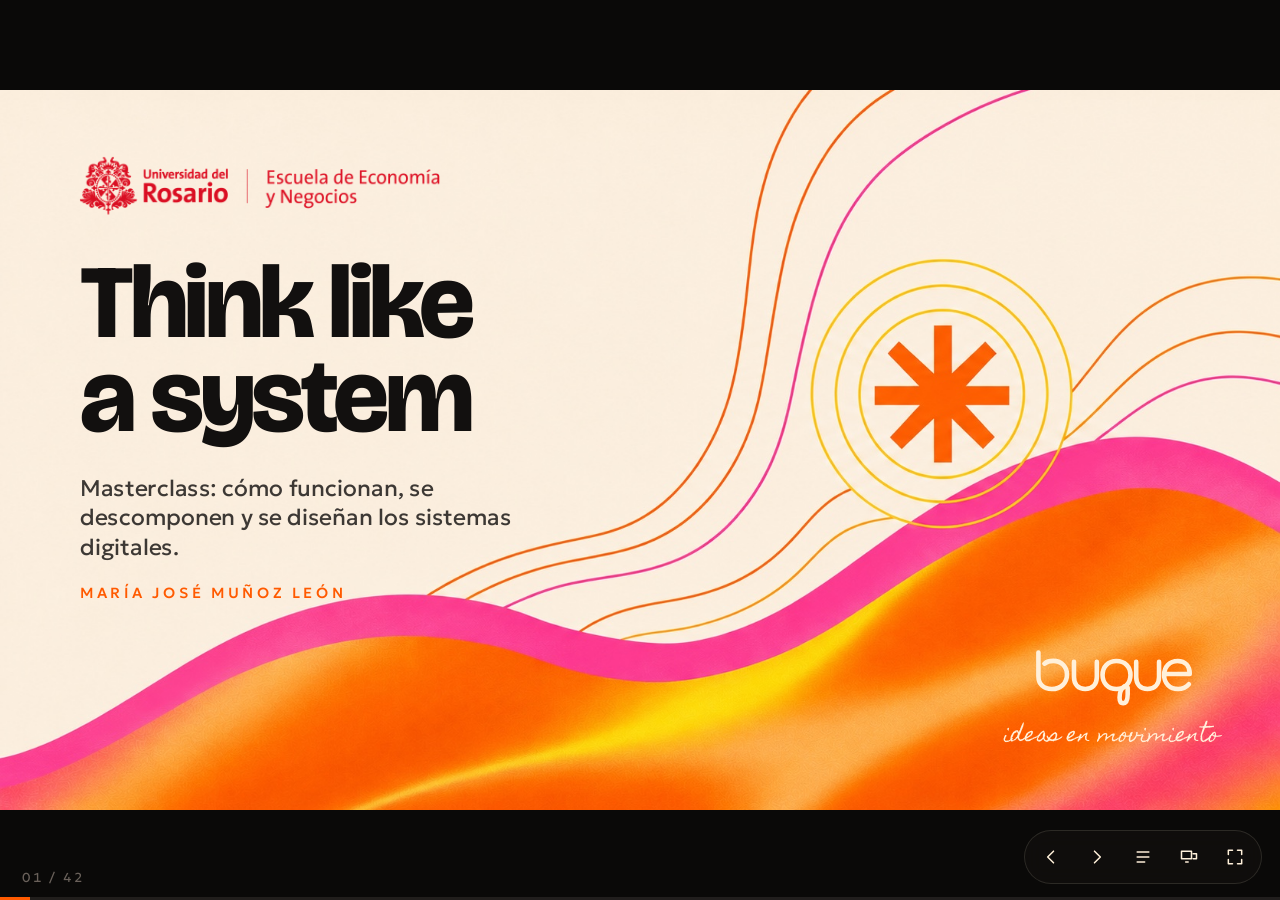
==== think-like-a-system/index.html @ eee1122b "Masterclass Think Like a System en /charlamajo2rosario Presentación de 2 horas con el mismo sistema " ====
<!doctype html>
<html lang="es">
<head>
<meta charset="utf-8">
<meta name="viewport" content="width=device-width, initial-scale=1">
<title>Think Like a System</title>
<meta name="description" content="Masterclass de María José Muñoz León: cómo funcionan, se descomponen y se diseñan los sistemas digitales.">
<meta name="theme-color" content="#12100F">
<link rel="icon" href="data:image/svg+xml,<svg xmlns='http://www.w3.org/2000/svg' viewBox='0 0 100 100'><circle cx='50' cy='50' r='44' fill='%23FF5A00'/></svg>">
<link rel="stylesheet" href="deck.css">
</head>
<body>

<div id="stage" aria-live="polite">

<!-- ======================================================
     PORTADA
     ====================================================== -->
<section class="slide light tpl-wave" id="cover" data-title="Portada">
  <img class="wave-bg fade" src="img/portada-ondas.jpg" alt="" style="--d:0">
  <img class="logo-ur rv" style="--d:.2" src="img/logo-urosario.png" alt="Universidad del Rosario — Escuela de Economía y Negocios">
  <div class="cover-title">
    <h1 class="cover-h rv" style="--d:.5">Think like<br>a system</h1>
    <p class="cover-lede rv" style="--d:1">Masterclass: cómo funcionan, se descomponen y se diseñan los sistemas digitales.</p>
    <p class="cover-name rv" style="--d:1.4">María José Muñoz León</p>
  </div>
  <div class="wave-brand rv" style="--d:1.8"><img src="img/buque-crema.svg" alt="buque"><span>ideas en movimiento</span></div>
  <aside class="notes" data-time="0:00">
    <p><b>Antes de empezar.</b> Esta portada queda en pantalla mientras entra la gente. El reloj de la masterclass arranca con el primer clic en el modo presentadora (P).</p>
    <p><b>Mapa de las 2 horas.</b> Parte 1, charla conceptual: 70 min en seis capítulos. Parte 2, Systems Lab: 40 min en cinco etapas con temporizador. Parte 3, presentaciones y cierre: 10 min.</p>
    <p><b>Caso conductor.</b> Toda la charla usa el mismo sistema: gestión de capacitaciones y certificaciones. Laura Gómez (estudiante 101) cursa Analítica de datos (curso 7, 40 horas). Lleva 38 horas verificadas. Su inscripción es la 5501. Cuando complete los requisitos recibirá el certificado CERT-7Q4M-2K9X.</p>
    <p><b>Regla de la sesión:</b> aquí no se programa. Vamos a aprender a pensar como quien diseña sistemas; el código vendrá después, y la IA puede ayudar a escribirlo.</p>
  </aside>
</section>

<!-- ======================================================
     CAPÍTULO 1
     ====================================================== -->
<section class="slide dark tpl-band band-or" id="ch1" data-title="Capítulo 1: What is a system?">
  <div class="band fade" style="--d:0"><span class="band-word rv" style="--d:.2">System</span></div>
  <div class="band-body">
    <p class="lbl rv" style="--d:.6">Capítulo 01 · 10 min</p>
    <p class="band-line rv" style="--d:.9">What is a system?</p>
    <p class="band-sub rv" style="--d:1.2">Aprender a ver lo que hay detrás de la pantalla.</p>
    <i class="band-rule" style="--d:1.4"></i>
  </div>
  <aside class="notes" data-time="0:00">
    <p>Puerta del capítulo 1. Sin explicación: clic y entra la primera pregunta. El tiempo del capítulo (10 min) está repartido en sus cuatro diapositivas.</p>
  </aside>
</section>

<!-- ======================================================
     01 — THINK LIKE A SYSTEM
     ====================================================== -->
<section class="slide dark" id="d01" data-title="01 · Think like a system">
  <svg class="scene" data-scene="button" viewBox="0 0 1920 1080" aria-hidden="true"></svg>
  <div class="sl">
    <p class="k lbl rv"><b>01</b> Capítulo 1 · What is a system?</p>
    <h2 class="t rv" style="--d:.15">Think like a <em>system</em></h2>
    <div class="bd" style="grid-template-columns:760px 1fr">
      <div class="col">
        <p class="ph-sm rv" style="--d:.4">¿Qué pasa realmente después de que presionas un botón en una aplicación?</p>
        <ul class="ul" data-step="2">
          <li class="rv">La tecnología <b>no funciona como piezas aisladas</b>.</li>
          <li class="rv" style="--d:.15">Detrás de cada producto hay <b>componentes, reglas, procesos e información</b>.</li>
          <li class="rv" style="--d:.3"><b>Usar</b> tecnología y <b>entender cómo funciona</b> son habilidades distintas.</li>
          <li class="rv" style="--d:.45">Construir exige <b>descomponer problemas</b> y <b>conectar soluciones</b>.</li>
        </ul>
      </div>
    </div>
    <p class="ph rv mt" data-step="3" style="font-size:50px">What you see is the <em>interface</em>.<br>What makes it work is the <em>system</em>.</p>
  </div>
  <aside class="notes" data-time="2:30">
    <p><b>Duración:</b> 2 min 30 s · Capítulo 1 (10 min).</p>
    <p><b>Explicación pedagógica.</b> Partimos de algo que todos han hecho mil veces: tocar un botón. La meta es que la gente pase de ver una pantalla a sospechar que detrás hay una cadena de piezas trabajando juntas. Todavía no necesitamos nombres técnicos: solo la intuición de que hay un sistema.</p>
    <p><b>Qué decir.</b> “Levanten la mano si hoy ya tocaron un botón en una app. Ahora, ¿quién podría explicar qué pasó después de tocarlo?” Deja que respondan; casi siempre dicen “se abrió la pantalla” o “se envió”.</p>
    <p><b>[Clic]</b> — aparece la cadena. “Ese botón no hace el trabajo. Solo inicia una cadena: la interfaz le avisa al frontend, el frontend le habla a una API, la API llega al backend, el backend consulta los datos y la respuesta hace el camino de vuelta. Todo en menos de un segundo.”</p>
    <p><b>[Clic]</b> — las cuatro ideas. Detente en la tercera: “Usar tecnología y entender cómo funciona son habilidades distintas. Casi todos somos expertos usuarios. Hoy vamos a entrenar la otra.”</p>
    <p><b>Analogía.</b> Un restaurante: tú ves la carta y el mesero (la interfaz). Detrás están la cocina, la despensa, las recetas y la caja. El mesero no cocina: lleva pedidos y trae resultados.</p>
    <p><b>[Clic]</b> — lee la frase en voz alta y deja que se quede en pantalla.</p>
    <p><b>Pregunta al público.</b> “Piensa en la última app que usaste para pagar algo. ¿Cuántas piezas crees que participaron en ese pago?”</p>
    <p><b>Conexión.</b> Abre la charla con la pregunta que vamos a responder durante 70 minutos. En la diapositiva 14 volveremos a este mismo botón, paso por paso, con todo el vocabulario que habremos aprendido.</p>
  </aside>
</section>

<!-- ======================================================
     02 — ¿QUÉ ES UN SISTEMA?
     ====================================================== -->
<section class="slide light" id="d02" data-title="02 · ¿Qué es un sistema?">
  <div class="sl">
    <p class="k lbl rv"><b>02</b> Capítulo 1 · What is a system?</p>
    <h2 class="t rv" style="--d:.15">¿Qué es un sistema?</h2>
    <p class="lede rv" style="--d:.3">Un conjunto de <b>componentes que interactúan</b> entre sí, <b>dentro de ciertos límites</b>, siguiendo <b>reglas y relaciones</b> para cumplir un <b>propósito</b>.</p>
    <div class="bd" style="margin-top:40px">
      <div class="sysframe rv" style="--d:.45">
        <p class="sysframe-lbl">Límite del sistema · Certificaciones</p>
        <div class="flow">
          <div class="node rv" data-step="1"><span class="n">INPUT</span>Entradas<small>Información, recursos o señales que recibe.</small><p class="cs">Estudiante, curso y registros de asistencia.</p></div>
          <i class="ar rv" data-step="2"></i>
          <div class="node or rv" data-step="2"><span class="n">PROCESS</span>Proceso<small>Operaciones y transformaciones que realiza.</small><p class="cs">Validar asistencia y calcular horas completadas.</p></div>
          <i class="ar rv" data-step="3"></i>
          <div class="node rv" data-step="3"><span class="n">OUTPUT</span>Salidas<small>Resultados que produce.</small><p class="cs">Resultado de elegibilidad y, si corresponde, el certificado.</p></div>
        </div>
        <div class="c3 grid3">
          <div class="term" data-step="4"><p class="dt rv">Rules <small>Reglas</small></p><p class="dd rv">Condiciones y restricciones que determinan el comportamiento.</p><p class="cs rv">Mínimo 40 horas verificadas, validaciones completas y curso cerrado.</p></div>
          <div class="term" data-step="5"><p class="dt rv">State <small>Estado</small></p><p class="dd rv">La situación del sistema en un momento dado.</p><p class="cs rv">Inscrito · en progreso · elegible · certificado.</p></div>
          <div class="term" data-step="6"><p class="dt rv">Feedback <small>Retroalimentación</small></p><p class="dd rv">Información para evaluar o ajustar su funcionamiento.</p><p class="cs rv">Indicadores de progreso, errores y registros de auditoría.</p></div>
        </div>
      </div>
      <p class="sm rv" data-step="7">Todo sistema tiene <b>límites</b> (qué queda dentro y qué fuera), <b>dependencias</b> (lo que necesita de otros) y un <b>objetivo</b> (para qué existe).</p>
    </div>
  </div>
  <aside class="notes" data-time="3:00">
    <p><b>Duración:</b> 3 min · Capítulo 1.</p>
    <p><b>Explicación pedagógica.</b> Damos una definición formal y la volvemos tangible con seis piezas. Las tres primeras (entrada, proceso, salida) son el esqueleto de cualquier sistema. Las tres siguientes (reglas, estado, retroalimentación) son las que lo hacen inteligente y controlable. Cada pieza se aterriza de inmediato en el caso de certificaciones, para que el caso se vuelva familiar desde el minuto cinco.</p>
    <p><b>Qué decir.</b> Lee la definición despacio y subraya cuatro palabras: componentes, interactúan, límites, propósito. “Si falta alguna, no hay sistema: hay un montón de cosas sueltas.”</p>
    <p><b>[Clic × 3]</b> — entrada, proceso, salida. “Lo que entra son los datos de Laura, su curso y su asistencia. El proceso valida y suma horas. Lo que sale es una respuesta: ¿es elegible o no? Y si lo es, un certificado.”</p>
    <p><b>[Clic] Reglas.</b> “Sin reglas, el proceso no sabe qué decidir. Aquí la regla es: 40 horas verificadas, validaciones completas y curso cerrado.”</p>
    <p><b>[Clic] Estado.</b> “El estado es la foto del momento. Hoy Laura está en progreso. Mañana puede estar elegible.”</p>
    <p><b>[Clic] Retroalimentación.</b> “Es como el sistema se mira a sí mismo: cuánto progreso hay, qué falló, quién hizo qué.”</p>
    <p><b>[Clic]</b> — límites, dependencias y objetivo. “El sistema de certificaciones no cobra matrículas ni dicta clases: eso queda fuera de su límite. Sí depende de que alguien registre la asistencia.”</p>
    <p><b>Analogía.</b> Una lavadora: entra ropa sucia, agua y jabón; el proceso es lavar; sale ropa limpia. Las reglas son el programa elegido. El estado es “lavando” o “centrifugando”. La luz que avisa que terminó es retroalimentación.</p>
    <p><b>Pregunta al público.</b> “¿Qué quedaría fuera del límite de este sistema?” (Respuestas útiles: pagos, contenido de las clases, nómina de profesores.)</p>
    <p><b>Conexión.</b> Viene de la intuición del botón y le pone nombre a lo que hay detrás. Los estados y las reglas reaparecen en los capítulos 2 y 5. La retroalimentación vuelve en el flujo de errores (diapositiva 22).</p>
  </aside>
</section>

<!-- ======================================================
     03 — SISTEMA VS. PROCESO VS. SOFTWARE VS. PRODUCTO
     ====================================================== -->
<section class="slide dark" id="d03" data-title="03 · Sistema, proceso, software y producto">
  <div class="sl">
    <p class="k lbl rv"><b>03</b> Capítulo 1 · What is a system?</p>
    <h2 class="t rv" style="--d:.15">Sistema, proceso, software y producto <em>no son lo mismo</em></h2>
    <div class="bd c46">
      <dl class="terms">
        <div class="term" data-step="1"><dt class="rv">Sistema</dt><dd class="rv">Conjunto organizado de elementos e interacciones. Puede incluir personas, procesos y tecnología.</dd></div>
        <div class="term" data-step="2"><dt class="rv">Proceso</dt><dd class="rv">Secuencia de actividades que transforma entradas en resultados.</dd></div>
        <div class="term" data-step="3"><dt class="rv">Software</dt><dd class="rv">Instrucciones y programas que una computadora puede ejecutar.</dd></div>
        <div class="term" data-step="4"><dt class="rv">Producto digital</dt><dd class="rv">Solución tecnológica que entrega valor a usuarios y puede integrar varios sistemas.</dd></div>
      </dl>
      <div class="nest nest-sys" data-step="1">
        <p class="nest-lbl rv">Sistema académico de una universidad</p>
        <div class="nest-chips rv" style="--d:.15"><span class="chip">Profesores</span><span class="chip">Estudiantes</span><span class="chip">Evaluaciones</span><span class="chip">Certificaciones</span></div>
        <div class="nest nest-prod" data-step="4">
          <p class="nest-lbl rv">Producto digital · plataforma web</p>
          <div class="nest nest-soft" data-step="3">
            <p class="nest-lbl rv">Software</p>
            <p class="sm rv" style="--d:.1">Módulos de inscripción, seguimiento y emisión de certificados.</p>
          </div>
        </div>
        <div class="nest-proc" data-step="2">
          <p class="nest-lbl rv">Proceso de inscripción</p>
          <div class="flow rv" style="--d:.15"><span class="pill">Solicitud</span><i class="ar or"></i><span class="pill">Revisión</span><i class="ar or"></i><span class="pill">Matrícula</span><i class="ar or"></i><span class="pill or">Inscrito</span></div>
        </div>
      </div>
    </div>
    <p class="sm rv mt" data-step="5" style="font-size:24px">Una aplicación puede implementar <b>solo una parte</b> del sistema. La plataforma web no es el sistema académico: es una de sus piezas.</p>
  </div>
  <aside class="notes" data-time="2:00">
    <p><b>Duración:</b> 2 min · Capítulo 1.</p>
    <p><b>Explicación pedagógica.</b> Muchas personas usan “sistema”, “app”, “software” y “plataforma” como sinónimos, y eso confunde a la hora de diseñar. Aquí los separamos con una imagen de cajas anidadas: el sistema es lo más grande e incluye personas; el producto digital es una parte; el software es lo que corre dentro del producto. El proceso es diferente: no es una caja, es un recorrido que atraviesa varias de ellas.</p>
    <p><b>[Clic] Sistema.</b> “Una universidad tiene un sistema académico: profesores, estudiantes, evaluaciones, reglas de grado. Funcionaba antes de que existiera internet.”</p>
    <p><b>[Clic] Proceso.</b> “La inscripción es un proceso: solicitud, revisión, matrícula. Una parte puede ocurrir en papel, otra en una oficina y otra en la web.”</p>
    <p><b>[Clic] Software.</b> “El software son las instrucciones que ejecuta la computadora: el módulo que guarda la inscripción o calcula horas.”</p>
    <p><b>[Clic] Producto.</b> “La plataforma web es el producto: lo que el estudiante usa y valora. Integra software y se conecta con otros sistemas, como pagos o correo.”</p>
    <p><b>[Clic]</b> — “Por eso, cuando alguien dice ‘hagamos una app’, la pregunta de un builder es: ¿qué parte del sistema va a resolver esa app, y qué parte sigue siendo personas y procesos?”</p>
    <p><b>Analogía.</b> Un hospital es un sistema. La cita médica es un proceso. La app para pedir citas es un producto. El código que asigna horarios es software.</p>
    <p><b>Pregunta al público.</b> “En tu trabajo, ¿qué proceso pasa hoy por correo, Excel y personas, sin un producto que lo soporte?”</p>
    <p><b>Conexión.</b> Prepara la diapositiva 04: vamos a mirar un producto desde fuera (caja negra) y desde dentro (caja blanca).</p>
  </aside>
</section>

<!-- ======================================================
     04 — BLACK BOX VS. WHITE BOX
     ====================================================== -->
<section class="slide light" id="d04" data-title="04 · Black box vs. white box">
  <svg class="scene" data-scene="boxes" viewBox="0 0 1920 1080" aria-hidden="true"></svg>
  <div class="sl">
    <p class="k lbl rv"><b>04</b> Capítulo 1 · What is a system?</p>
    <h2 class="t rv" style="--d:.15">Black box <em>vs.</em> white box</h2>
  </div>
  <div class="bx-cap bx-cap-l rv" style="--d:.8">
    <p class="lbl">Black box thinking · el usuario</p>
    <p class="tx">Sé <b>qué entra</b> (envío dinero) y <b>qué sale</b> (recibo una confirmación). No necesito saber qué pasa adentro.</p>
  </div>
  <div class="bx-cap bx-cap-r rv" data-step="1" style="--d:.4">
    <p class="lbl or">White box thinking · el arquitecto</p>
    <p class="tx">Estudio <b>componentes internos, reglas, datos e interacciones</b>.</p>
  </div>
  <ol class="ol bx-leg" data-step="1">
    <li class="rv" style="--d:.5"><b>Autenticación</b>: ¿eres tú?</li>
    <li class="rv" style="--d:.62"><b>Autorización</b>: ¿puedes hacerlo?</li>
    <li class="rv" style="--d:.74"><b>Validaciones</b>: monto, destino</li>
    <li class="rv" style="--d:.86"><b>Saldo</b>: ¿alcanza?</li>
    <li class="rv" style="--d:.98"><b>Ejecución</b> de la transacción</li>
    <li class="rv" style="--d:1.1"><b>Registro</b> de lo ocurrido</li>
    <li class="rv" style="--d:1.22"><b>Manejo de errores</b></li>
  </ol>
  <p class="bx-foot ph-sm rv" data-step="2">Un builder aprende a <em>abrir conceptualmente</em> la caja negra.</p>
  <aside class="notes" data-time="2:30">
    <p><b>Duración:</b> 2 min 30 s · Capítulo 1 (cierra el capítulo en 10 min).</p>
    <p><b>Explicación pedagógica.</b> Presentamos dos maneras de mirar el mismo sistema. La caja negra es la mirada natural del usuario, y es válida: nadie necesita entender un motor para manejar. La caja blanca es la mirada de quien construye. El ejemplo bancario funciona porque todos han hecho una transferencia y todos intuyen que ahí hay riesgo.</p>
    <p><b>Qué decir.</b> “Como usuaria, mi experiencia es simple: escribo un monto, toco enviar y aparece ‘transferencia exitosa’. Eso es una caja negra: veo la entrada y la salida.”</p>
    <p><b>[Clic]</b> — se abre la caja blanca. Recorre los siete módulos: “Primero el sistema comprueba que soy yo: autenticación. Luego, si tengo permiso para esa operación: autorización. Valida que el monto y la cuenta destino tengan sentido. Revisa el saldo. Ejecuta la transacción, y ese es el corazón, por eso está en naranja. Registra lo que pasó. Y si algo falla en cualquier punto, maneja el error sin dejar el dinero a medio camino.”</p>
    <p><b>[Clic]</b> — la frase. “Abrir la caja no significa saber programar cada pieza. Significa poder nombrarlas, entender su orden y preguntar qué pasa si una falla.”</p>
    <p><b>Analogía.</b> Un cajero automático: el usuario ve tarjeta, clave y billetes. El técnico ve lector, verificación con el banco, dispensador, registro y alarma.</p>
    <p><b>Pregunta al público.</b> “¿Qué pasaría si el sistema descontara el dinero de tu cuenta pero fallara antes de acreditarlo en la otra?” Así anticipas consistencia (diapositiva 17) y errores (22).</p>
    <p><b>Conexión.</b> Cierra el capítulo 1: ya sabemos qué es un sistema y cómo mirarlo por dentro. El capítulo 2 baja un nivel: cómo “piensa” la computadora que ejecuta cada una de esas piezas.</p>
  </aside>
</section>

<!-- ======================================================
     CAPÍTULO 2
     ====================================================== -->
<section class="slide dark tpl-band band-pk" id="ch2" data-title="Capítulo 2: Think like a computer">
  <div class="band fade" style="--d:0"><span class="band-word rv" style="--d:.2">Logic</span></div>
  <div class="band-body">
    <p class="lbl rv" style="--d:.6">Capítulo 02 · 15 min</p>
    <p class="band-line rv" style="--d:.9">Think like a computer</p>
    <p class="band-sub rv" style="--d:1.2">Instrucciones, datos, decisiones y estados, sin escribir una línea de código.</p>
    <i class="band-rule" style="--d:1.4"></i>
  </div>
  <aside class="notes" data-time="0:00">
    <p>Puerta del capítulo 2. Aclara en una frase: “Vamos a hablar de cómo razona una computadora, pero no vamos a escribir código. Vamos a aprender la lógica que hay debajo del código.”</p>
  </aside>
</section>

<!-- ======================================================
     05 — LAS COMPUTADORAS EJECUTAN INSTRUCCIONES
     ====================================================== -->
<section class="slide dark" id="d05" data-title="05 · Las computadoras ejecutan instrucciones">
  <div class="sl">
    <p class="k lbl rv"><b>05</b> Capítulo 2 · Think like a computer</p>
    <h2 class="t rv" style="--d:.15">Las computadoras no entienden intenciones. <em>Ejecutan instrucciones.</em></h2>
    <div class="bd c46" style="margin-top:40px">
      <dl class="terms">
        <div class="term"><dt class="rv" style="--d:.3">Algoritmo</dt><dd class="rv" style="--d:.35">Conjunto finito de pasos precisos que resuelve un problema.</dd></div>
        <div class="term"><dt class="rv" style="--d:.4">Secuencia lógica</dt><dd class="rv" style="--d:.45">Los pasos se ejecutan uno tras otro, en el <b>orden</b> escrito. Cambiar el orden cambia el resultado.</dd></div>
        <div class="term"><dt class="rv" style="--d:.5">Procedimiento</dt><dd class="rv" style="--d:.55">Un grupo de pasos con nombre que se puede reutilizar: “preparar sándwich”.</dd></div>
        <div class="term"><dt class="rv" style="--d:.6">Ambigua vs. ejecutable</dt><dd class="rv" style="--d:.65">“Prepara un sándwich” supone que el otro sabe. Una instrucción ejecutable no deja nada a la interpretación.</dd></div>
      </dl>
      <div class="col">
        <p class="ph-sm rv" style="--d:.5"><s class="amb">“Prepara un sándwich.”</s></p>
        <ol class="ol" data-step="1" data-at="2">
          <li class="rv"><b>Saca</b> dos tajadas de pan de la bolsa.</li>
          <li class="rv" style="--d:.08">Ponlas sobre el plato.</li>
          <li class="rv sw-miss" style="--d:.16"><b>Abre</b> el frasco de mantequilla.</li>
          <li class="rv" style="--d:.24">Con el cuchillo, <b>unta</b> mantequilla en una cara de una tajada.</li>
          <li class="rv" style="--d:.32">Pon una tajada de queso sobre la mantequilla.</li>
          <li class="rv sw-order" style="--d:.4"><b>Cubre</b> con la otra tajada.</li>
          <li class="rv" style="--d:.48">Cierra el frasco y entrega el plato.</li>
        </ol>
        <div class="note rv" data-step="2"><p>Si <b>falta el paso 03</b>, el 04 no se puede ejecutar. Si el <b>06 va antes del 04</b>, untas mantequilla sobre un sándwich ya cerrado. La computadora no corrige: <b>obedece</b>.</p></div>
      </div>
    </div>
    <div class="note bl rv mt" data-step="3"><p>Con la IA pasa lo mismo: <b>“créame una app”</b> es “prepara un sándwich”. Cuanto más precisas sean tus instrucciones, más útil será lo que construya.</p></div>
  </div>
  <aside class="notes" data-time="3:00">
    <p><b>Duración:</b> 3 min · Capítulo 2 (15 min).</p>
    <p><b>Explicación pedagógica.</b> La idea más importante del capítulo: una computadora no adivina. Ejecuta exactamente lo que le dicen, en el orden en que se lo dicen. Un algoritmo es una receta sin ambigüedad. El ejercicio del sándwich es clásico porque todos “saben” hacer uno, pero nadie ha tenido que explicarlo paso a paso a alguien que lo toma todo al pie de la letra.</p>
    <p><b>Qué decir.</b> “Imaginen que tienen un asistente que hace exactamente lo que dicen, ni más ni menos. Le digo ‘prepara un sándwich’. ¿Qué hace?” Respuesta: nada, o algo raro, porque no sabe qué es preparar, qué pan ni qué relleno.</p>
    <p><b>[Clic]</b> — los siete pasos. Léelos con voz de robot. “Ahora sí es ejecutable: cada paso es una acción concreta sobre un objeto concreto.”</p>
    <p><b>[Clic]</b> — los dos errores. “Si olvido abrir el frasco, el paso de untar falla. Si cambio el orden, el resultado es absurdo. Eso es exactamente lo que es un ‘bug’: una instrucción que falta o que está en el lugar equivocado.”</p>
    <p><b>Opcional, si hay energía:</b> pide un voluntario que siga tus instrucciones literalmente con un objeto imaginario. Funciona muy bien para romper el hielo.</p>
    <p><b>[Clic]</b> — la nota azul. “Fíjense en el color: azul es IA. Cuando le pedimos algo a una herramienta de IA, nosotros somos quien da las instrucciones. Si pedimos ‘una app de certificados’, la IA va a rellenar lo que no dijimos con suposiciones.”</p>
    <p><b>Pregunta al público.</b> “¿Qué instrucción das en tu trabajo que te parece clara, pero que siempre termina mal ejecutada?”</p>
    <p><b>Conexión.</b> Viene de la caja blanca: cada módulo del banco ejecuta pasos así. A continuación veremos con qué trabajan esos pasos: los datos y sus tipos.</p>
  </aside>
</section>

<!-- ======================================================
     06 — VARIABLES Y TIPOS DE DATOS
     ====================================================== -->
<section class="slide light" id="d06" data-title="06 · Variables y tipos de datos">
  <div class="sl">
    <p class="k lbl rv"><b>06</b> Capítulo 2 · Think like a computer</p>
    <h2 class="t rv" style="--d:.15">Variables y tipos de datos</h2>
    <p class="lede rv" style="--d:.3">Una <b>variable</b> es un espacio con nombre que guarda un <b>valor</b>. El <b>tipo de dato</b> dice qué clase de valor es y qué operaciones admite.</p>
    <div class="bd c64" style="margin-top:36px">
      <div class="fich rv" style="--d:.45">
        <header>Lo que el sistema sabe de Laura <span>Caso · certificaciones</span></header>
        <div class="fr"><span class="a">Nombre del estudiante</span><span class="v">Laura Gómez</span><span class="ty">Texto</span></div>
        <div class="fr hot"><span class="a">Horas completadas</span><span class="v">38</span><span class="ty">Número</span></div>
        <div class="fr hot"><span class="a">Horas requeridas</span><span class="v">40</span><span class="ty">Número</span></div>
        <div class="fr"><span class="a">Asistencia verificada</span><span class="v">Sí</span><span class="ty">Booleano</span></div>
        <div class="fr"><span class="a">Curso cerrado</span><span class="v">No</span><span class="ty">Booleano</span></div>
        <div class="fr"><span class="a">Cursos inscritos</span><span class="v">Analítica de datos · Excel avanzado</span><span class="ty">Lista</span></div>
        <div class="fr"><span class="a">Estudiante</span><span class="v">Ficha: id 101, nombre, correo</span><span class="ty">Objeto</span></div>
      </div>
      <div class="col">
        <dl class="terms" data-step="1">
          <div class="term"><dt class="rv">Texto · Número</dt><dd class="rv">Palabras para mostrar; cantidades con las que se puede calcular.</dd></div>
          <div class="term"><dt class="rv" style="--d:.1">Booleano</dt><dd class="rv" style="--d:.1">Solo dos valores: sí o no, verdadero o falso.</dd></div>
          <div class="term"><dt class="rv" style="--d:.2">Lista · Objeto</dt><dd class="rv" style="--d:.2">Una colección ordenada de valores; una ficha con varios atributos que describen una cosa.</dd></div>
        </dl>
        <div class="rule-top" data-step="2">
          <p class="lbl rv">Datos vs. operaciones sobre datos</p>
          <p class="tx rv" style="--d:.1"><b>Dato:</b> 38 horas. <b>Operación:</b> comparar 38 con 40 → no alcanza. Calcular 40 − 38 → faltan <b class="or">2 horas</b>.</p>
        </div>
      </div>
    </div>
  </div>
  <aside class="notes" data-time="3:00">
    <p><b>Duración:</b> 3 min · Capítulo 2.</p>
    <p><b>Explicación pedagógica.</b> Para que una computadora tome decisiones, la información tiene que estar estructurada: cada dato con un nombre, un valor y un tipo. No usamos código: usamos una ficha que cualquiera entiende, con tres columnas (qué es, cuánto vale, de qué tipo es). El tipo importa porque define qué se puede hacer: con un número se suma, con un texto no; un booleano solo responde sí o no.</p>
    <p><b>Qué decir.</b> “Una variable es como una caja con etiqueta. La etiqueta dice ‘Horas completadas’. Adentro hay un 38. Mañana puede haber un 40: por eso se llama variable, porque su valor puede cambiar.”</p>
    <p>Recorre la ficha y explica qué representa cada fila y cómo participa en una regla. “Nombre” es texto: sirve para mostrar y para el certificado, pero no se calcula con él. “Horas completadas” y “Horas requeridas” son números: se comparan. “Asistencia verificada” y “Curso cerrado” son booleanos: son interruptores que se cumplen o no. “Cursos inscritos” es una lista: Laura puede tener varios. Y “Estudiante” es un objeto: una ficha que agrupa id, nombre y correo.</p>
    <p><b>[Clic]</b> — los tipos. “Si el sistema guardara las horas como texto, ‘38’ y ‘40’ serían palabras, y comparar palabras no dice cuál es mayor de la forma que esperamos. Elegir bien el tipo evita errores.”</p>
    <p><b>[Clic]</b> — datos vs. operaciones. “El dato es la materia prima. La operación es lo que hacemos con él. El sistema guarda 38; calcula que faltan 2.”</p>
    <p><b>Analogía.</b> Un formulario en papel: cada casilla tiene un nombre impreso (la variable), lo que escribes (el valor) y reglas de formato, como “solo números” o “marque sí o no” (el tipo).</p>
    <p><b>Pregunta al público.</b> “El correo de Laura, ¿qué tipo de dato es? ¿Y su fecha de inscripción?” (Texto; fecha. Los sistemas también tienen tipos de fecha.)</p>
    <p><b>Conexión.</b> Viene del algoritmo: los pasos operan sobre datos. A continuación usamos estos datos para tomar decisiones.</p>
  </aside>
</section>

<!-- ======================================================
     07 — CONDICIONES, BUCLES Y DECISIONES
     ====================================================== -->
<section class="slide dark" id="d07" data-title="07 · Condiciones, bucles y decisiones">
  <div class="sl">
    <p class="k lbl rv"><b>07</b> Capítulo 2 · Think like a computer</p>
    <h2 class="t rv" style="--d:.15">Condiciones, bucles y decisiones</h2>
    <div class="bd" style="grid-template-columns:420px 1fr 520px;margin-top:40px">
      <div class="col" data-step="1">
        <p class="lbl rv">Comparar</p>
        <table class="tbl cmp rv" style="--d:.1">
          <tr><td><b>=</b></td><td>igual a</td></tr>
          <tr><td><b>≠</b></td><td>distinto de</td></tr>
          <tr><td><b>&gt; · ≥</b></td><td>mayor · mayor o igual</td></tr>
          <tr><td><b>&lt; · ≤</b></td><td>menor · menor o igual</td></tr>
        </table>
        <p class="lbl rv" style="--d:.2;margin-top:10px">Combinar</p>
        <p class="tx rv" style="--d:.25"><b class="or">Y</b>: deben cumplirse <b>todas</b>.<br><b class="or">O</b>: basta con <b>una</b>.</p>
      </div>
      <div class="col" data-step="2">
        <p class="lbl rv">Decidir · si… entonces… si no…</p>
        <div class="node dec rv" style="--d:.1"><span class="n">CONDICIÓN</span>¿Horas ≥ 40 <b class="or">Y</b> asistencia verificada <b class="or">Y</b> curso cerrado?</div>
        <div class="branch rv" style="--d:.3">
          <div><span class="chip fill">Sí</span><div class="pill or">Elegible</div></div>
          <div><span class="chip">No</span><div class="pill">Sigue en progreso</div></div>
        </div>
        <p class="sm rv" style="--d:.45">“Curso cerrado” llega ya calculado como sí o no: otra parte del sistema lo decidió antes.</p>
      </div>
      <div class="col" data-step="3">
        <p class="lbl rv">Repetir · para cada uno…</p>
        <div class="loop rv" style="--d:.1">
          <span class="pill">Laura</span><span class="pill">Andrés</span><span class="pill">Camila</span><span class="pill ghost">…</span>
        </div>
        <p class="tx rv" style="--d:.25">Para <b>cada estudiante</b> de la lista: evaluar elegibilidad y pasar al siguiente.</p>
        <p class="tx rv" style="--d:.35"><b>Termina</b> cuando no quedan estudiantes por revisar.</p>
      </div>
    </div>
    <p class="sm rv mt" data-step="3" style="font-size:24px">Una <b>decisión</b> se toma una vez sobre un caso. Un <b>bucle</b> repite la misma decisión sobre muchos casos. Las reglas deben ser <b>explícitas</b>: la computadora no completa lo que no se dijo.</p>
  </div>
  <aside class="notes" data-time="3:30">
    <p><b>Duración:</b> 3 min 30 s · Capítulo 2.</p>
    <p><b>Explicación pedagógica.</b> Tres piezas de lógica que existen en todos los sistemas. Comparar produce un sí o un no. Decidir elige un camino según ese sí o no. Repetir aplica la misma lógica a muchos elementos. Lo enseñamos con lenguaje natural y un diagrama, sin sintaxis. La regla de certificación usa tres condiciones unidas con Y, lo que muestra por qué las reglas tienen que ser explícitas.</p>
    <p><b>[Clic] Comparar.</b> “Comparar es preguntar: ¿38 es mayor o igual que 40? La respuesta no es un número, es un sí o un no.” Explica Y frente a O: “Para certificarse no basta con tener las horas: Laura necesita las horas Y la asistencia verificada Y el curso cerrado. Si fuera O, bastaría con una de las tres y certificaríamos a alguien que no terminó.”</p>
    <p><b>[Clic] Decidir.</b> “Si se cumplen las tres, el sistema marca elegible. Si no, sigue en progreso. Siempre hay que definir qué pasa en el ‘si no’: muchos errores nacen de olvidarlo.” Aclara la nota: “curso cerrado” es un booleano calculado antes, quizás cuando el coordinador cerró el curso.</p>
    <p><b>[Clic] Repetir.</b> “Al cerrar el curso queremos revisar a los 30 estudiantes. No escribimos 30 decisiones: escribimos una y la repetimos para cada uno. Y todo bucle necesita una condición de terminación. Si no la tiene, nunca para.”</p>
    <p><b>Analogía.</b> Un profesor calificando: para cada examen de la pila (bucle), si la nota es 3 o más, aprueba; si no, reprueba (decisión). Termina cuando la pila queda vacía.</p>
    <p><b>Pregunta al público.</b> “¿Qué pasaría si escribimos la regla con O en lugar de Y?” Y otra: “¿Qué hace el sistema con alguien que tiene exactamente 40 horas?” Por eso importa ≥ y no &gt;.</p>
    <p><b>Conexión.</b> Viene de los datos: ahora los usamos para decidir. Esta misma decisión será el corazón del control flow (diapositiva 19).</p>
  </aside>
</section>

<!-- ======================================================
     08 — FUNCIONES, EVENTOS Y ESTADOS
     ====================================================== -->
<section class="slide light" id="d08" data-title="08 · Funciones, eventos y estados">
  <div class="sl">
    <p class="k lbl rv"><b>08</b> Capítulo 2 · Think like a computer</p>
    <h2 class="t rv" style="--d:.15">Funciones, eventos y estados</h2>
    <div class="bd c3" style="margin-top:44px">
      <div class="col" data-step="1">
        <p class="lbl or rv">Función</p>
        <p class="tx rv" style="--d:.1">Un bloque de lógica que <b>recibe entradas</b>, <b>ejecuta operaciones</b> y puede <b>devolver un resultado</b>.</p>
        <div class="vflow rv" style="--d:.25">
          <div class="node ghost">Entrada: el estudiante</div>
          <i class="ar dn"></i>
          <div class="node or">Evaluar elegibilidad</div>
          <i class="ar dn"></i>
          <div class="node">Resultado: elegible / no elegible</div>
        </div>
      </div>
      <div class="col" data-step="2">
        <p class="lbl or rv">Evento</p>
        <p class="tx rv" style="--d:.1">Algo que <b>sucede</b> y puede <b>iniciar un comportamiento</b>.</p>
        <div class="evt rv" style="--d:.25"><span class="evt-dot"></span>Asistencia registrada</div>
        <p class="sm rv" style="--d:.35">Otros: curso cerrado · certificado emitido · inscripción creada.</p>
      </div>
      <div class="col" data-step="3">
        <p class="lbl or rv">Estado</p>
        <p class="tx rv" style="--d:.1">La <b>condición</b> en la que se encuentra una entidad o un proceso.</p>
        <div class="states rv" style="--d:.25">
          <span class="pill">Inscrito</span><span class="pill">En progreso</span><span class="pill or">Elegible</span><span class="pill">Certificado</span>
        </div>
      </div>
    </div>
    <div class="flow chain4 rv mt" data-step="4">
      <div class="node soft"><span class="n">EVENTO</span>Asistencia registrada</div><i class="ar"></i>
      <div class="node soft"><span class="n">REGLA</span>¿Ya suma 40 h y todo está validado?</div><i class="ar"></i>
      <div class="node or"><span class="n">TRANSICIÓN</span>En progreso → Elegible</div>
    </div>
  </div>
  <aside class="notes" data-time="3:00">
    <p><b>Duración:</b> 3 min · Capítulo 2.</p>
    <p><b>Explicación pedagógica.</b> Tres conceptos que conectan la lógica con el comportamiento real de un sistema. La función empaqueta lógica reutilizable. El evento es el disparador: algo que pasa en el mundo o en el sistema. El estado es la memoria de dónde está cada cosa. La última línea los une: un evento solo provoca un cambio de estado si se cumple una regla.</p>
    <p><b>[Clic] Función.</b> “Evaluar elegibilidad es una función: le entregas un estudiante y te devuelve una respuesta. No importa si la llamas una vez o mil, siempre hace lo mismo. Así no repetimos la regla en diez lugares distintos.”</p>
    <p><b>[Clic] Evento.</b> “Un instructor registra asistencia. Eso es un evento: un hecho con fecha y hora. Por sí solo no decide nada, pero puede despertar a otras partes del sistema.”</p>
    <p><b>[Clic] Estado.</b> “Cada inscripción está siempre en un estado. Laura hoy está en progreso.”</p>
    <p><b>[Clic]</b> — la cadena. “Llega el evento. El sistema aplica la regla. Si se cumple, ocurre la transición: de en progreso a elegible. Si no se cumple, el estado no cambia. Los eventos no cambian estados por arte de magia: siempre pasan por una regla.”</p>
    <p><b>Analogía.</b> Un semáforo. El temporizador que se cumple es el evento; la regla dice “de verde solo se pasa a amarillo”; los colores son los estados; la lógica que cambia la luz es la función.</p>
    <p><b>Pregunta al público.</b> “¿Qué evento debería pasar a una inscripción de elegible a certificado?” (Que se emita el certificado correctamente.)</p>
    <p><b>Conexión.</b> Prepara el state flow de la diapositiva 20. Antes, en la 09, vemos cómo organizar todas estas piezas para que el sistema no sea un enredo.</p>
  </aside>
</section>

<!-- ======================================================
     09 — DECOMPOSITION & ABSTRACTION
     ====================================================== -->
<section class="slide dark" id="d09" data-title="09 · Decomposition & abstraction">
  <div class="sl">
    <p class="k lbl rv"><b>09</b> Capítulo 2 · Think like a computer</p>
    <h2 class="t rv" style="--d:.15">Decomposition &amp; abstraction</h2>
    <div class="bd" style="grid-template-columns:640px 1fr;margin-top:40px">
      <dl class="terms">
        <div class="term"><dt class="rv" style="--d:.3">Decomposition</dt><dd class="rv" style="--d:.32">Dividir un problema complejo en problemas más pequeños.</dd></div>
        <div class="term"><dt class="rv" style="--d:.4">Abstraction</dt><dd class="rv" style="--d:.42">Concentrarse en lo relevante y ocultar los detalles que no se necesitan en ese nivel.</dd></div>
        <div class="term"><dt class="rv" style="--d:.5">Modularity</dt><dd class="rv" style="--d:.52">Organizar funciones en componentes con responsabilidades definidas.</dd></div>
        <div class="term"><dt class="rv" style="--d:.6">Separation of concerns</dt><dd class="rv" style="--d:.62">No mezclar responsabilidades distintas sin necesidad.</dd></div>
      </dl>
      <div class="col">
        <div class="mono rv" data-dim-after="0" style="--d:.5"><span>Una sola pieza que lo hace <b>todo</b></span></div>
        <div class="mods" data-step="1">
          <div class="node rv">Estudiantes</div>
          <div class="node rv" style="--d:.06">Cursos</div>
          <div class="node rv" style="--d:.12">Inscripciones</div>
          <div class="node rv" style="--d:.18">Progreso</div>
          <div class="node or rv" style="--d:.24">Elegibilidad</div>
          <div class="node rv" style="--d:.3">Certificados</div>
          <div class="node rv" style="--d:.36">Validación pública</div>
        </div>
        <div class="c2 cc" data-step="2" style="display:grid;gap:28px">
          <p class="tx rv"><b>Cohesión alta:</b> cada módulo hace una cosa y la hace completa.</p>
          <p class="tx rv" style="--d:.1"><b>Acoplamiento bajo:</b> un módulo depende lo mínimo de los demás.</p>
        </div>
      </div>
    </div>
    <p class="ph rv mt" data-step="3" style="font-size:46px">Complex systems become understandable when we break them into <em>meaningful parts</em>.</p>
  </div>
  <aside class="notes" data-time="2:30">
    <p><b>Duración:</b> 2 min 30 s · Capítulo 2 (cierra el capítulo en 15 min).</p>
    <p><b>Explicación pedagógica.</b> Este es el núcleo del pensamiento computacional y el puente hacia la arquitectura. Descomponer es dividir. Abstraer es decidir qué detalles ignorar en cada nivel. Modularidad y separación de responsabilidades son la forma de organizar lo que descompusimos. Cohesión y acoplamiento son las dos medidas para saber si lo organizamos bien.</p>
    <p><b>Qué decir.</b> “Imaginen que todo el sistema de certificaciones fuera una sola pieza gigante. Cada vez que cambiamos cómo se calcula el progreso, nos arriesgamos a romper la emisión de certificados. Nadie entiende el conjunto y nadie se atreve a tocarlo.”</p>
    <p><b>[Clic]</b> — la pieza se divide en siete módulos. Nómbralos y di qué hace cada uno en una frase. “Elegibilidad está en naranja porque es donde vive la regla de las 40 horas.”</p>
    <p><b>Aclaración importante:</b> “Siete módulos no son siete servidores ni siete apps. Pueden vivir dentro de una misma aplicación. Separar responsabilidades es una decisión de organización, no de infraestructura.”</p>
    <p><b>[Clic]</b> — cohesión y acoplamiento. “Cohesión alta: el módulo de certificados se ocupa de certificados, no de inscribir estudiantes. Acoplamiento bajo: si cambio cómo se guardan los cursos, el módulo de validación pública no debería enterarse.”</p>
    <p><b>Abstracción con ejemplo:</b> “Cuando diseño la validación pública, no necesito saber cómo se registró cada hora. Solo necesito saber si el certificado existe y está vigente. Eso es abstraer.”</p>
    <p><b>Analogía.</b> Una cocina profesional: hay estaciones de fríos, parrilla y postres. Cada una tiene su responsabilidad (cohesión) y se comunican con comandas, sin meterse en la estación del otro (bajo acoplamiento).</p>
    <p><b>[Clic]</b> — lee la frase.</p>
    <p><b>Conexión.</b> Cierra el capítulo 2: ya sabemos cómo razona y cómo se organiza la lógica. El capítulo 3 muestra dónde vive cada pieza dentro de un sistema digital real.</p>
  </aside>
</section>

<!-- ======================================================
     CAPÍTULO 3
     ====================================================== -->
<section class="slide dark tpl-band band-or" id="ch3" data-title="Capítulo 3: Anatomy of a digital system">
  <div class="band fade" style="--d:0"><span class="band-word rv" style="--d:.2;font-size:200px">Anatomy</span></div>
  <div class="band-body">
    <p class="lbl rv" style="--d:.6">Capítulo 03 · 15 min</p>
    <p class="band-line rv" style="--d:.9">Anatomy of a digital system</p>
    <p class="band-sub rv" style="--d:1.2">Dónde vive cada pieza y cómo se hablan entre ellas.</p>
    <i class="band-rule" style="--d:1.4"></i>
  </div>
  <aside class="notes" data-time="0:00">
    <p>Puerta del capítulo 3. “Ya sabemos cómo piensa la lógica. Ahora vamos a ver el cuerpo: las capas de un sistema digital.”</p>
  </aside>
</section>

<!-- ======================================================
     10 — LAS CAPAS DE UN SISTEMA DIGITAL
     ====================================================== -->
<section class="slide light" id="d10" data-title="10 · Las capas de un sistema digital">
  <svg class="scene" data-scene="layers" viewBox="0 0 1920 1080" aria-hidden="true"></svg>
  <div class="sl">
    <p class="k lbl rv"><b>10</b> Capítulo 3 · Anatomy of a digital system</p>
    <h2 class="t rv" style="--d:.15">Las capas de un<br>sistema digital</h2>
    <dl class="terms layer-list" style="width:700px;margin-top:40px;gap:14px">
      <div class="term" data-step="5"><dt class="rv">Interfaz · Frontend</dt><dd class="rv">Lo que la persona ve y toca.</dd></div>
      <div class="term" data-step="4"><dt class="rv">Comunicación · APIs</dt><dd class="rv">Los contratos por los que las capas se piden cosas.</dd></div>
      <div class="term" data-step="3"><dt class="rv">Lógica · Backend</dt><dd class="rv">Reglas de negocio, validaciones y permisos.</dd></div>
      <div class="term" data-step="2"><dt class="rv">Datos · Base de datos</dt><dd class="rv">Donde la información se guarda y se consulta.</dd></div>
      <div class="term" data-step="1"><dt class="rv">Infraestructura</dt><dd class="rv">Servidores y servicios donde todo se ejecuta.</dd></div>
      <div class="term" data-step="6"><dt class="rv">Servicios externos</dt><dd class="rv">Correo, pagos, identidad: piezas de terceros.</dd></div>
    </dl>
    <p class="sm rv mt" data-step="7" style="max-width:720px">Una arquitectura real puede <b>combinar</b>, <b>dividir</b> o <b>desplegar</b> estas capas de maneras distintas.</p>
  </div>
  <aside class="notes" data-time="3:00">
    <p><b>Duración:</b> 3 min · Capítulo 3 (15 min).</p>
    <p><b>Explicación pedagógica.</b> Mostramos el sistema digital como un edificio de capas, de abajo hacia arriba. Cada capa tiene una responsabilidad y solo habla con sus vecinas a través de interfaces claras. Construirlo desde abajo refuerza la idea de que la interfaz, lo que todos ven, es la punta de algo mucho más grande.</p>
    <p><b>[Clic] Infraestructura.</b> “Todo se apoya en máquinas: servidores propios o en la nube. Sin infraestructura no hay dónde ejecutar nada.”</p>
    <p><b>[Clic] Datos.</b> “Encima, la base de datos: ahí viven Laura, sus cursos y cada hora verificada.”</p>
    <p><b>[Clic] Lógica.</b> “El backend: aquí vive la regla de las 40 horas, se validan datos y se revisan permisos.”</p>
    <p><b>[Clic] APIs.</b> “La capa de comunicación es delgada a propósito: son los contratos con los que el frontend le pide cosas al backend.”</p>
    <p><b>[Clic] Frontend.</b> “Arriba, en naranja, lo que la persona ve: la pantalla de progreso.”</p>
    <p><b>[Clic] Servicios externos.</b> “Y al lado, piezas que no construimos: un servicio de correo que envía el certificado o un proveedor de inicio de sesión.”</p>
    <p><b>[Clic]</b> — “Esto es un modelo, no una ley. Una app pequeña puede tener frontend y backend en el mismo proyecto. Una grande puede dividir el backend en muchas partes. Lo importante es saber qué responsabilidad cumple cada pieza.”</p>
    <p><b>Analogía.</b> Un edificio: cimientos (infraestructura), bodega (datos), oficinas donde se toman decisiones (backend), recepción y ascensores (APIs) y la fachada con la puerta de entrada (frontend). El servicio de mensajería que llega de afuera es un servicio externo.</p>
    <p><b>Pregunta al público.</b> “En el sistema de certificaciones, ¿qué servicio externo usarías y por qué no lo construirías tú?”</p>
    <p><b>Conexión.</b> Viene de la descomposición en módulos: ahora vemos en qué capa vive cada módulo. Las diapositivas 11, 12 y 13 abren una a una las capas clave.</p>
  </aside>
</section>

<!-- ======================================================
     11 — FRONTEND VS. BACKEND
     ====================================================== -->
<section class="slide dark" id="d11" data-title="11 · Frontend vs. backend">
  <div class="sl">
    <p class="k lbl rv"><b>11</b> Capítulo 3 · Anatomy of a digital system</p>
    <h2 class="t rv" style="--d:.15">Frontend <em>vs.</em> backend</h2>
    <div class="bd c2" style="margin-top:40px">
      <div class="col fb">
        <p class="lbl or rv" style="--d:.3">Frontend · lo que ves</p>
        <ul class="ul rv" style="--d:.4">
          <li><b>Presenta</b> información.</li>
          <li><b>Recibe</b> interacciones: clics, formularios.</li>
          <li>Maneja <b>estados visuales</b>: cargando, error, listo.</li>
          <li><b>Envía</b> solicitudes y <b>presenta</b> respuestas.</li>
        </ul>
      </div>
      <div class="col fb">
        <p class="lbl or rv" style="--d:.5">Backend · lo que decide</p>
        <ul class="ul rv" style="--d:.6">
          <li><b>Procesa</b> solicitudes y <b>ejecuta reglas</b> de negocio.</li>
          <li><b>Valida</b> la información y <b>controla permisos</b>.</li>
          <li><b>Coordina</b> operaciones.</li>
          <li><b>Interactúa</b> con los datos.</li>
        </ul>
      </div>
    </div>
    <div class="mt" data-step="1">
      <p class="case rv" style="margin-bottom:22px">Caso · Laura consulta su progreso</p>
      <div class="flow">
        <div class="node rv"><span class="n">FRONTEND</span>Solicita el progreso</div><i class="ar rv" style="--d:.1"></i>
        <div class="node or rv" style="--d:.15"><span class="n">BACKEND</span>Verifica identidad y permisos</div><i class="ar rv" style="--d:.25"></i>
        <div class="node or rv" style="--d:.3"><span class="n">BACKEND</span>Recupera y calcula lo autorizado</div><i class="ar rv" style="--d:.4"></i>
        <div class="node rv" style="--d:.45"><span class="n">FRONTEND</span>Muestra “38 de 40 horas”</div>
      </div>
    </div>
    <div class="note rv" data-step="2" style="margin-top:30px"><p>El frontend puede validar para <b>mejorar la experiencia</b> (avisar que falta un dato). Pero las <b>reglas y operaciones sensibles</b> las protege el backend: lo que pasa en el navegador se puede manipular.</p></div>
  </div>
  <aside class="notes" data-time="2:30">
    <p><b>Duración:</b> 2 min 30 s · Capítulo 3.</p>
    <p><b>Explicación pedagógica.</b> La división más famosa de un sistema digital. El frontend corre en el dispositivo de la persona y se ocupa de la experiencia. El backend corre en servidores que controlamos y se ocupa de las decisiones. El caso de Laura muestra que una acción sencilla cruza los dos lados.</p>
    <p><b>Qué decir.</b> “El frontend es la vitrina y el mostrador. El backend es la bodega, la caja y el gerente.” Recorre las dos listas.</p>
    <p><b>[Clic]</b> — el caso. “Laura toca ‘ver mi progreso’. El frontend no sabe cuántas horas tiene: lo pregunta. El backend primero comprueba que quien pregunta es Laura y que puede ver ese dato. Luego busca sus registros, suma las horas y devuelve solo lo que ella está autorizada a ver. El frontend lo pinta: 38 de 40.”</p>
    <p><b>[Clic]</b> — la nota. “¿Por qué no dejar la regla de las 40 horas en el frontend, si sería más rápido? Porque el frontend está en manos del usuario. Alguien con conocimientos podría modificarlo y decir ‘ya tengo 40’. El backend es la fuente de autoridad.”</p>
    <p><b>Analogía.</b> En un banco, el cajero que te atiende puede revisar que llenaste bien el formulario (validación de experiencia). Pero la decisión de aprobar un crédito la toma el área de riesgo, adentro (backend).</p>
    <p><b>Pregunta al público.</b> “Si el frontend muestra un botón ‘Emitir certificado’ deshabilitado, ¿eso basta para impedir que alguien emita un certificado sin cumplir requisitos?” (No: el backend también tiene que verificarlo.)</p>
    <p><b>Conexión.</b> Viene de las capas. ¿Y cómo se hablan frontend y backend? Mediante una API: es la diapositiva 12.</p>
  </aside>
</section>

<!-- ======================================================
     12 — ¿QUÉ ES UNA API?
     ====================================================== -->
<section class="slide light" id="d12" data-title="12 · ¿Qué es una API?">
  <div class="sl">
    <p class="k lbl rv"><b>12</b> Capítulo 3 · Anatomy of a digital system</p>
    <h2 class="t rv" style="--d:.15">¿Qué es una <em>API</em>?</h2>
    <p class="lede rv" style="--d:.3"><b>Application Programming Interface:</b> un <b>contrato</b> que define cómo un sistema le pide algo a otro y qué recibirá de vuelta.</p>
    <div class="bd" style="grid-template-columns:1fr 1fr;margin-top:36px;gap:56px">
      <dl class="terms g2" data-step="1">
        <div class="term"><dt class="rv">HTTP</dt><dd class="rv">El idioma común con el que viajan las solicitudes en la web.</dd></div>
        <div class="term"><dt class="rv" style="--d:.05">Endpoint</dt><dd class="rv" style="--d:.05">Una dirección específica para una operación específica.</dd></div>
        <div class="term"><dt class="rv" style="--d:.1">Request · Response</dt><dd class="rv" style="--d:.1">La solicitud que se envía y la respuesta que regresa.</dd></div>
        <div class="term"><dt class="rv" style="--d:.15">GET · POST</dt><dd class="rv" style="--d:.15">Métodos: <b>GET consulta</b> sin cambiar nada; <b>POST crea</b> o envía algo nuevo.</dd></div>
        <div class="term"><dt class="rv" style="--d:.2">JSON</dt><dd class="rv" style="--d:.2">Un formato estándar de texto para enviar fichas de datos.</dd></div>
        <div class="term"><dt class="rv" style="--d:.25">Código de estado</dt><dd class="rv" style="--d:.25">Un número que resume cómo salió la solicitud.</dd></div>
      </dl>
      <div class="col" data-step="2">
        <div class="msg rv">
          <p class="lbl">Solicitud · Request</p>
          <p class="msg-l"><span class="chip or">GET</span> Consultar el <b>progreso</b> del estudiante <b>101</b></p>
        </div>
        <i class="ar dn rv" style="--d:.15"></i>
        <div class="fich rv" style="--d:.25">
          <header>Respuesta · Response <span>Código 200</span></header>
          <div class="fr"><span class="a">Estudiante</span><span class="v">101 · Laura Gómez</span><span class="ty">Número · texto</span></div>
          <div class="fr hot"><span class="a">Horas completadas</span><span class="v">38 de 40</span><span class="ty">Número</span></div>
          <div class="fr"><span class="a">Estado</span><span class="v">En progreso</span><span class="ty">Texto</span></div>
          <div class="fr"><span class="a">Elegible</span><span class="v">No</span><span class="ty">Booleano</span></div>
        </div>
      </div>
    </div>
    <div class="codes mt" data-step="3">
      <div class="rv"><b>200</b>Todo salió bien</div>
      <div class="rv" style="--d:.06"><b>400</b>La solicitud está mal hecha</div>
      <div class="rv" style="--d:.12"><b>401</b>No sé quién eres</div>
      <div class="rv" style="--d:.18"><b>403</b>Sé quién eres, pero no puedes</div>
      <div class="rv" style="--d:.24"><b>404</b>Eso no existe</div>
      <div class="rv" style="--d:.3"><b>500</b>Falló algo de nuestro lado</div>
    </div>
  </div>
  <aside class="notes" data-time="4:00">
    <p><b>Duración:</b> 4 min · Capítulo 3. Es la diapositiva más larga del capítulo: tómate el tiempo.</p>
    <p><b>Explicación pedagógica.</b> La API es probablemente el concepto más mencionado y peor entendido. La clave es la palabra contrato: define qué puedo pedir, cómo pedirlo y qué voy a recibir, sin que yo necesite saber cómo está hecho el otro lado. Mostramos una solicitud y una respuesta reales del caso, en lenguaje natural, sin sintaxis.</p>
    <p><b>Qué decir.</b> “API son las siglas de interfaz de programación de aplicaciones. Olviden el nombre largo y quédense con esto: es un contrato entre sistemas. Como la carta de un restaurante: te dice qué puedes pedir y qué te van a traer. No te dice cómo se cocina.”</p>
    <p><b>[Clic]</b> — el vocabulario. HTTP: “el idioma en que viajan los mensajes en la web.” Endpoint: “una ventanilla específica: hay una para consultar progreso, otra para registrar horas, otra para validar certificados.” Request y response: “pregunta y respuesta.” GET y POST: “GET es preguntar sin cambiar nada; POST es entregar algo nuevo para que el sistema lo guarde o lo procese.” JSON: “la forma estándar de escribir fichas de datos para que otro sistema las entienda.”</p>
    <p><b>[Clic]</b> — el ejemplo. “El frontend pide: consultar el progreso del estudiante 101. Es un GET, porque solo consulta. La respuesta llega con código 200, todo bien, y una ficha: 38 de 40 horas, en progreso, no elegible todavía.”</p>
    <p><b>[Clic]</b> — los códigos. Explica cada uno con el caso. 400: “mandé horas negativas.” 401: “no inicié sesión.” 403: “inicié sesión como estudiante e intenté emitir un certificado.” 404: “pedí el estudiante 999 y no existe.” 500: “se cayó algo en el servidor; no es culpa del usuario.”</p>
    <p><b>Aclaración clave:</b> “Una API no es lo mismo que el backend. El backend es donde se ejecuta la lógica. La API es la puerta y sus reglas de uso. Un sistema también puede usar APIs de otros, como la de un servicio de correo.”</p>
    <p><b>Pregunta al público.</b> “Registrar dos horas nuevas para Laura, ¿es un GET o un POST?” (POST: crea un registro nuevo.)</p>
    <p><b>Conexión.</b> Viene de frontend y backend: la API es el puente entre ambos. A continuación vemos quién puede usar cada puerta: autenticación y autorización.</p>
  </aside>
</section>

<!-- ======================================================
     13 — AUTENTICACIÓN, AUTORIZACIÓN E INFRAESTRUCTURA
     ====================================================== -->
<section class="slide dark" id="d13" data-title="13 · Autenticación, autorización e infraestructura">
  <div class="sl">
    <p class="k lbl rv"><b>13</b> Capítulo 3 · Anatomy of a digital system</p>
    <h2 class="t rv" style="--d:.15">Autenticación, autorización e infraestructura</h2>
    <div class="bd nf c3" style="margin-top:40px">
      <div class="term"><p class="dt rv" style="--d:.3">Autenticación</p><p class="dd rv" style="--d:.35"><b>¿Quién eres?</b> Comprobar la identidad de una persona o de un sistema. Usuarios, contraseñas, sesiones.</p></div>
      <div class="term" data-step="1"><p class="dt rv">Autorización</p><p class="dd rv"><b>¿Qué puedes hacer?</b> Determinar qué operaciones tiene permitidas según su rol.</p></div>
      <div class="term" data-step="3"><p class="dt rv">Infraestructura</p><p class="dd rv">Los recursos donde se ejecuta el software: servidores y servicios en la nube.</p></div>
    </div>
    <div class="bd c73" style="margin-top:36px">
      <table class="tbl roles" data-step="2">
        <tr class="rv"><th>Operación</th><th>Estudiante</th><th>Instructor</th><th>Administrador</th></tr>
        <tr class="rv" style="--d:.1"><td>Consultar su propio avance</td><td class="yes">Sí</td><td class="no">—</td><td class="yes">Sí</td></tr>
        <tr class="rv" style="--d:.2"><td>Registrar asistencia</td><td class="no">No</td><td class="yes">Sí</td><td class="yes">Sí</td></tr>
        <tr class="rv" style="--d:.3"><td>Emitir un certificado</td><td class="no">No</td><td class="no">No</td><td class="yes">Sí</td></tr>
      </table>
      <div class="col" data-step="3">
        <p class="lbl rv">Ambientes y despliegue</p>
        <div class="vflow rv" style="--d:.1">
          <div class="node ghost">Desarrollo · donde se construye</div>
          <i class="ar dn"></i>
          <div class="node or">Despliegue</div>
          <i class="ar dn"></i>
          <div class="node">Producción · donde lo usan las personas</div>
        </div>
      </div>
    </div>
  </div>
  <aside class="notes" data-time="2:30">
    <p><b>Duración:</b> 2 min 30 s · Capítulo 3.</p>
    <p><b>Explicación pedagógica.</b> Dos palabras que suenan igual y significan cosas distintas, y una tercera que explica dónde vive todo. Autenticación responde “¿quién eres?”. Autorización responde “¿qué puedes hacer?”. La tabla de roles hace visible que no todos deben acceder a las mismas operaciones. La infraestructura y el despliegue cierran la anatomía: el software tiene que correr en algún lugar.</p>
    <p><b>Qué decir.</b> “Autenticación es mostrar la cédula en la entrada del edificio. Autorización es que tu tarjeta solo abra los pisos donde trabajas.”</p>
    <p><b>[Clic]</b> — autorización. <b>[Clic]</b> — la tabla. Recorre fila por fila. “Laura puede consultar su avance, pero no el de sus compañeros. Un instructor autorizado registra asistencia. Solo un administrador autorizado emite certificados.” Menciona usuarios y sesiones: “cuando inicias sesión, el sistema te da una especie de pase temporal; así no te pide la clave en cada clic.”</p>
    <p><b>[Clic]</b> — infraestructura y ambientes. “El software se construye en un ambiente de desarrollo, donde equivocarse no le hace daño a nadie. Desplegar es publicar una versión en producción, donde la usan personas reales. Muchas organizaciones tienen un ambiente intermedio de pruebas.”</p>
    <p><b>Analogía.</b> Un teatro: la taquilla verifica tu entrada (autenticación), tu boleta dice platea o palco (autorización), el edificio es la infraestructura y el ensayo general es el ambiente de pruebas antes del estreno (producción).</p>
    <p><b>Pregunta al público.</b> “¿Debería un instructor poder corregir horas que ya registró? ¿Con qué control?” Es una buena discusión sobre permisos y auditoría.</p>
    <p><b>Conexión.</b> Conecta con los códigos 401 y 403 de la diapositiva anterior. En la siguiente juntamos todo en un solo recorrido: qué pasa cuando presionas un botón.</p>
  </aside>
</section>

<!-- ======================================================
     14 — ¿QUÉ SUCEDE CUANDO PRESIONAS UN BOTÓN?
     ====================================================== -->
<section class="slide light" id="d14" data-title="14 · ¿Qué sucede cuando presionas un botón?">
  <div class="sl">
    <p class="k lbl rv"><b>14</b> Capítulo 3 · Anatomy of a digital system</p>
    <h2 class="t rv" style="--d:.15">¿Qué sucede cuando presionas un botón?</h2>
    <div class="seq rv" style="--d:.3">
      <div class="seq-h"><span>Estudiante</span><span>Frontend</span><span>Backend</span><span>Base de datos</span><span>Registros</span></div>
      <div class="seq-body">
        <div class="sq self" style="--c:1" data-step="1"><b>01</b>Inicia sesión</div>
        <div class="sq arr" style="--a:1;--b:2" data-step="1"><b>02</b>Selecciona “Consultar progreso”</div>
        <div class="sq arr" style="--a:2;--b:3" data-step="2"><b>03</b>Envía la solicitud</div>
        <div class="sq self or" style="--c:3" data-step="2"><b>04</b>Autentica y autoriza</div>
        <div class="sq arr" style="--a:3;--b:4" data-step="3"><b>05</b>Consulta la información</div>
        <div class="sq self or" style="--c:3" data-step="3"><b>06</b>Calcula o recupera el progreso</div>
        <div class="sq self" style="--c:3" data-step="3"><b>07</b>Construye la respuesta</div>
        <div class="sq arr back" style="--a:2;--b:3" data-step="4"><b>08</b>El frontend recibe los datos</div>
        <div class="sq self" style="--c:2" data-step="4"><b>09</b>La interfaz presenta el resultado</div>
        <div class="sq arr" style="--a:3;--b:5" data-step="5"><b>10</b>Registra información operativa</div>
      </div>
    </div>
    <p class="ph-sm rv mt" data-step="5">Un clic puede activar <em>múltiples operaciones coordinadas</em>.</p>
  </div>
  <aside class="notes" data-time="3:00">
    <p><b>Duración:</b> 3 min · Capítulo 3 (cierra el capítulo en 15 min).</p>
    <p><b>Explicación pedagógica.</b> Volvemos a la pregunta de la diapositiva 01, ahora con vocabulario. El diagrama de secuencia muestra de izquierda a derecha quién participa y de arriba hacia abajo en qué orden. Cada paso tiene un responsable claro. Es la síntesis de todo el capítulo.</p>
    <p><b>Qué decir.</b> “¿Se acuerdan del botón del principio? Vamos a seguirlo de verdad.”</p>
    <p><b>[Clic] 01–02.</b> “Laura inicia sesión: queda autenticada. Toca ‘Consultar progreso’ en la interfaz.”</p>
    <p><b>[Clic] 03–04.</b> “El frontend envía la solicitud a la API. El backend lo primero que hace es verificar: ¿es Laura? ¿puede ver esto?”</p>
    <p><b>[Clic] 05–07.</b> “Consulta en la base de datos sus registros de horas. Calcula: suma 38. Arma la respuesta con solo lo necesario.”</p>
    <p><b>[Clic] 08–09.</b> “La respuesta vuelve al frontend, que la presenta: 38 de 40 horas, te faltan 2.”</p>
    <p><b>[Clic] 10.</b> “Y en paralelo, el backend deja constancia: quién consultó, cuándo, cuánto tardó. No es para Laura: es para quien opera el sistema y necesita entender qué pasa.”</p>
    <p><b>Recalca:</b> “Diez pasos, cinco participantes, menos de un segundo. Eso es lo que hay detrás de un clic.”</p>
    <p><b>Pregunta al público.</b> “¿En qué paso fallaría si Laura intentara ver el progreso de otra persona?” (Paso 04: autorización. Respondería 403.)</p>
    <p><b>Conexión.</b> Cierra la anatomía. En el capítulo 4 abrimos la caja de la base de datos: cómo se representa y se guarda la información que viajó en este recorrido.</p>
  </aside>
</section>

<!-- ======================================================
     CAPÍTULO 4
     ====================================================== -->
<section class="slide dark tpl-band band-pk" id="ch4" data-title="Capítulo 4: Data is the language of systems">
  <div class="band fade" style="--d:0"><span class="band-word rv" style="--d:.2">Data</span></div>
  <div class="band-body">
    <p class="lbl rv" style="--d:.6">Capítulo 04 · 10 min</p>
    <p class="band-line rv" style="--d:.9">Data is the language of systems</p>
    <p class="band-sub rv" style="--d:1.2">Cómo se representa, se relaciona y se conserva la información.</p>
    <i class="band-rule" style="--d:1.4"></i>
  </div>
  <aside class="notes" data-time="0:00">
    <p>Puerta del capítulo 4. “Los sistemas se hablan con datos. Si los datos están mal pensados, todo lo demás falla.”</p>
  </aside>
</section>

<!-- ======================================================
     15 — CÓMO REPRESENTAMOS LA INFORMACIÓN
     ====================================================== -->
<section class="slide dark" id="d15" data-title="15 · Cómo representamos la información">
  <div class="sl">
    <p class="k lbl rv"><b>15</b> Capítulo 4 · Data is the language of systems</p>
    <h2 class="t rv" style="--d:.15">Cómo representamos la información</h2>
    <div class="bd" style="grid-template-columns:860px 1fr;margin-top:40px;gap:60px">
      <div class="fich rv" style="--d:.35">
        <header>Inscripción 5501 <span>Objeto</span></header>
        <div class="fr"><span class="a">Identificador</span><span class="v">5501</span><span class="ty">ID</span></div>
        <div class="fr"><span class="a">Estado</span><span class="v">En progreso</span><span class="ty">Texto</span></div>
        <div class="fich rv" data-step="1">
          <header>Estudiante <span>Objeto anidado</span></header>
          <div class="fr"><span class="a">Identificador</span><span class="v">101</span><span class="ty">ID</span></div>
          <div class="fr"><span class="a">Nombre</span><span class="v">Laura Gómez</span><span class="ty">Texto</span></div>
        </div>
        <div class="fich rv" data-step="2">
          <header>Registros de horas <span>Lista · 3 elementos</span></header>
          <div class="fr"><span class="a">3 nov</span><span class="v">16 h verificadas</span><span class="ty">Objeto</span></div>
          <div class="fr"><span class="a">10 nov</span><span class="v">14 h verificadas</span><span class="ty">Objeto</span></div>
          <div class="fr"><span class="a">17 nov</span><span class="v">8 h verificadas</span><span class="ty">Objeto</span></div>
        </div>
        <div class="fr hot rv" data-step="3"><span class="a">Certificado</span><span class="v">vacío · todavía no existe</span><span class="ty">Nulo</span></div>
      </div>
      <dl class="terms">
        <div class="term"><dt class="rv" style="--d:.4">Objeto y atributos</dt><dd class="rv" style="--d:.45">Una ficha que describe una cosa; cada fila es un atributo con su valor.</dd></div>
        <div class="term" data-step="1"><dt class="rv">Identificador</dt><dd class="rv">Un valor único que distingue a cada elemento, aunque dos personas se llamen igual.</dd></div>
        <div class="term" data-step="2"><dt class="rv">Lista · array</dt><dd class="rv">Varios elementos del mismo tipo, en orden.</dd></div>
        <div class="term" data-step="3"><dt class="rv">Valor nulo</dt><dd class="rv">“No hay valor todavía”. No es cero ni texto vacío.</dd></div>
        <div class="term" data-step="4"><dt class="rv">Validación · JSON</dt><dd class="rv">Comprobar que cada dato tenga el tipo y el formato esperados. JSON es el <b>formato de texto</b> con que estas fichas viajan entre sistemas, <b>no una base de datos</b>.</dd></div>
      </dl>
    </div>
  </div>
  <aside class="notes" data-time="3:00">
    <p><b>Duración:</b> 3 min · Capítulo 4 (10 min).</p>
    <p><b>Explicación pedagógica.</b> Los datos estructurados son información organizada de forma predecible, de modo que un programa sepa dónde buscar cada cosa. Mostramos una ficha con fichas adentro (estructura anidada): así es como se ve, conceptualmente, lo que viaja en formato JSON. No mostramos la sintaxis: mostramos la forma.</p>
    <p><b>Qué decir.</b> “Esto es lo que el sistema sabe de la inscripción de Laura. Es un objeto: una ficha con atributos. Identificador 5501, estado en progreso.”</p>
    <p><b>[Clic] Estudiante.</b> “Adentro hay otra ficha: el estudiante. Eso es anidar: una ficha dentro de otra. El identificador 101 es lo que garantiza que hablamos de esta Laura y no de otra Laura Gómez.”</p>
    <p><b>[Clic] Lista.</b> “Los registros de horas son una lista: tres elementos, cada uno con fecha y horas. 16 + 14 + 8 = 38. La lista puede crecer: mañana habrá un cuarto registro.”</p>
    <p><b>[Clic] Nulo.</b> “¿Y el certificado? Todavía no existe. Eso se representa como nulo: no es cero, no es ‘no’. Es ausencia de valor. Confundir nulo con cero es un error clásico.”</p>
    <p><b>[Clic] Validación y JSON.</b> “Antes de aceptar una ficha, el sistema valida: ¿las horas son un número? ¿Positivo? ¿La fecha es una fecha? JSON es el formato estándar en que esta ficha se escribe para viajar por una API. Pero JSON no guarda nada a largo plazo: eso lo hace la base de datos, que veremos ahora.”</p>
    <p><b>Analogía.</b> Una carpeta de expediente: la carátula con número de expediente (identificador), hojas con datos (atributos), un sobre con varios recibos (lista) y un espacio que dice “pendiente” (nulo).</p>
    <p><b>Pregunta al público.</b> “Si alguien envía las horas como ‘dos’, escrito en letras, ¿qué debería hacer el sistema?” (Rechazarlo en la validación con un 400.)</p>
    <p><b>Conexión.</b> Viene de los tipos de datos (06) y de la respuesta de la API (12). A continuación vemos cómo se guardan estos datos de forma permanente y relacionada.</p>
  </aside>
</section>

<!-- ======================================================
     16 — BASES DE DATOS Y RELACIONES
     ====================================================== -->
<section class="slide light" id="d16" data-title="16 · Bases de datos y relaciones">
  <div class="sl">
    <p class="k lbl rv"><b>16</b> Capítulo 4 · Data is the language of systems</p>
    <h2 class="t rv" style="--d:.15">Bases de datos y relaciones</h2>
    <div class="er rv" style="--d:.3">
      <svg class="er-lines" viewBox="0 0 1680 560" aria-hidden="true">
        <path class="ln w2 draw" data-step="1" pathLength="1" d="M380 100 H650"/>
        <path class="ln w2 draw" data-step="1" pathLength="1" d="M1030 100 H1300"/>
        <path class="ln w2 draw" data-step="2" pathLength="1" d="M760 214 V290 H510 V350"/>
        <path class="ln w2 or draw" data-step="3" pathLength="1" d="M920 214 V290 H1170 V350"/>
      </svg>
      <span class="erl rv" data-step="1" style="left:452px;top:58px">1 : N</span>
      <span class="erl rv" data-step="1" style="left:1102px;top:58px">N : 1</span>
      <span class="erl rv" data-step="2" style="left:560px;top:248px">1 : N</span>
      <span class="erl or rv" data-step="3" style="left:960px;top:248px">1 : máx. 1 activo</span>
      <div class="et" style="left:0;top:0"><header>Estudiantes</header><p><i class="pk">PK</i>id</p><p>nombre</p><p>correo</p></div>
      <div class="et et-c" style="left:650px;top:0"><header>Inscripciones</header><p><i class="pk">PK</i>id</p><p><i class="fk">FK</i>estudiante</p><p><i class="fk">FK</i>curso</p><p>estado</p></div>
      <div class="et" style="left:1300px;top:0"><header>Cursos</header><p><i class="pk">PK</i>id</p><p>nombre</p><p>horas requeridas</p><p>estado</p></div>
      <div class="et rv" data-step="2" style="left:300px;top:350px"><header>Registros de horas</header><p><i class="pk">PK</i>id</p><p><i class="fk">FK</i>inscripción</p><p>horas verificadas</p><p>fecha de verificación</p></div>
      <div class="et rv" data-step="3" style="left:960px;top:350px"><header>Certificados</header><p><i class="pk">PK</i>id</p><p><i class="fk">FK</i>inscripción</p><p>código de verificación</p><p>fecha de emisión · estado</p></div>
    </div>
    <p class="sm rv mt" data-step="4" style="font-size:23px">Las horas completadas <b>no se guardan dos veces</b>: se calculan sumando los registros válidos. Una sola <b>fuente de verdad</b> evita datos que se contradicen.</p>
  </div>
  <aside class="notes" data-time="4:00">
    <p><b>Duración:</b> 4 min · Capítulo 4. Es la diapositiva más densa del capítulo.</p>
    <p><b>Explicación pedagógica.</b> Una base de datos guarda información de forma organizada y permanente. En el modelo relacional, cada tipo de cosa es una tabla; cada fila es un elemento y cada columna, un atributo. Las tablas se conectan con llaves. Usamos las cinco entidades del caso para mostrar relaciones uno a muchos, muchos a muchos e integridad referencial.</p>
    <p><b>Qué decir.</b> “Piensen en una hoja de cálculo con varias pestañas que se conocen entre sí. Cada pestaña es una tabla: Estudiantes, Cursos, Inscripciones, Registros de horas, Certificados. Cada fila es un elemento; cada columna, un atributo.”</p>
    <p><b>Llaves.</b> “PK, llave primaria: el identificador único de cada fila. FK, llave foránea: una columna que apunta a la llave primaria de otra tabla. Así una inscripción sabe de qué estudiante y de qué curso es.”</p>
    <p><b>[Clic] Muchos a muchos.</b> “Un estudiante puede inscribirse en varios cursos, y un curso tiene varios estudiantes. Esa relación muchos a muchos no cabe en una sola columna: se resuelve con una tabla intermedia, Inscripciones. Cada inscripción es una pareja estudiante–curso con su propio estado.”</p>
    <p><b>[Clic] Registros de horas.</b> “Una inscripción tiene muchos registros de horas: uno a muchos. Cada registro documenta horas verificadas y cuándo se verificaron.”</p>
    <p><b>[Clic] Certificados.</b> “Cada inscripción puede tener como máximo un certificado activo, según nuestras reglas. Esa regla se puede proteger en la propia base de datos.”</p>
    <p><b>Integridad referencial.</b> “La base de datos no deja crear un registro de horas para una inscripción que no existe, ni borrar un estudiante que tiene inscripciones sin decidir qué pasa con ellas.”</p>
    <p><b>[Clic] Fuente de verdad.</b> “¿Guardamos ‘horas completadas = 38’ en la inscripción? Si lo hacemos y alguien corrige un registro, tendríamos dos números distintos. Mejor calcularlo sumando registros válidos. Solo se duplica información cuando hay una razón clara, por ejemplo rendimiento, y entonces se define quién manda.”</p>
    <p><b>Analogía.</b> Una biblioteca: fichero de socios, catálogo de libros y la libreta de préstamos que une socio y libro (tabla intermedia).</p>
    <p><b>Pregunta al público.</b> “¿Dónde guardarías la nota final de un curso: en Estudiantes, en Cursos o en Inscripciones?” (En Inscripciones: pertenece a la pareja estudiante–curso.)</p>
    <p><b>Conexión.</b> Viene de los objetos (15): cada ficha se vuelve una fila. A continuación: qué operaciones se hacen sobre estas tablas y cómo se mantiene todo consistente.</p>
  </aside>
</section>

<!-- ======================================================
     17 — CRUD, PERSISTENCIA Y CONSISTENCIA
     ====================================================== -->
<section class="slide dark" id="d17" data-title="17 · CRUD, persistencia y consistencia">
  <div class="sl">
    <p class="k lbl rv"><b>17</b> Capítulo 4 · Data is the language of systems</p>
    <h2 class="t rv" style="--d:.15">CRUD, persistencia y consistencia</h2>
    <div class="bd nf c4 crud" style="margin-top:40px;gap:24px">
      <div class="node rv" style="--d:.3"><span class="n">C · CREATE</span>Crear una inscripción</div>
      <div class="node rv" style="--d:.4"><span class="n">R · READ</span>Consultar el progreso</div>
      <div class="node rv" style="--d:.5"><span class="n">U · UPDATE</span>Actualizar el estado de una inscripción</div>
      <div class="node rv" style="--d:.6"><span class="n">D · DELETE</span>Eliminar o desactivar, según las reglas</div>
    </div>
    <p class="tx rv" data-step="1" style="margin-top:30px"><b>Persistencia:</b> los datos se mantienen aunque cierres la aplicación o se reinicie el servidor. Por eso viven en una base de datos y no solo en la pantalla.</p>
    <div class="bd nf" data-step="2" style="grid-template-columns:1fr 46px 1fr 46px 1fr;align-items:center;gap:0;margin-top:30px">
      <div class="vflow rv"><div class="node soft">Admin A: emitir certificado · 5501</div><div class="node soft" style="margin-top:10px">Admin B: emitir certificado · 5501</div></div>
      <i class="ar rv" style="--d:.15"></i>
      <div class="node or rv" style="--d:.25"><span class="n">BACKEND + BASE DE DATOS</span>Regla única: una inscripción, máximo un certificado activo. Operación transaccional.</div>
      <i class="ar rv" style="--d:.35"></i>
      <div class="vflow rv" style="--d:.45"><div class="node">A: emitido ✓ CERT-7Q4M-2K9X</div><div class="node ghost" style="margin-top:10px">B: rechazado · ya existe</div></div>
    </div>
    <div class="flow mt" data-step="3" style="gap:16px;justify-content:flex-start">
      <span class="chip rv">Borrar</span><span class="sm rv">≠</span><span class="chip rv" style="--d:.1">Desactivar</span><span class="sm rv" style="--d:.1">≠</span><span class="chip or rv" style="--d:.2">Conservar para auditoría</span>
      <span class="sm rv" style="--d:.3;margin-left:18px">Tres decisiones distintas, con consecuencias distintas.</span>
    </div>
  </div>
  <aside class="notes" data-time="3:00">
    <p><b>Duración:</b> 3 min · Capítulo 4 (cierra el capítulo en 10 min).</p>
    <p><b>Explicación pedagógica.</b> CRUD son las cuatro operaciones básicas sobre datos. Casi cualquier funcionalidad es una combinación de ellas. Persistencia explica por qué existe la base de datos. Consistencia es el problema real que aparece cuando varias personas usan el sistema al mismo tiempo, y lo mostramos con un caso concreto y verosímil.</p>
    <p><b>Qué decir.</b> Recorre las cuatro con el caso: “Crear: el administrador inscribe a Laura. Leer: Laura consulta su progreso. Actualizar: la inscripción pasa a elegible. Eliminar: ¿borramos una inscripción? Depende de las reglas del negocio.”</p>
    <p><b>[Clic] Persistencia.</b> “Si Laura cierra el navegador y vuelve mañana, sus 38 horas siguen ahí. Eso es persistencia. Lo que solo vive en la pantalla desaparece al recargar.”</p>
    <p><b>[Clic] Consistencia.</b> “Ahora un caso real: dos administradores ven que Laura es elegible y presionan ‘emitir’ al mismo tiempo. Sin protección, Laura tendría dos certificados con códigos distintos. ¿Cuál es el válido?”</p>
    <p>“La solución no es pedirles que se coordinen por WhatsApp. Son tres capas de protección: identificadores únicos, la validación en el backend (¿ya existe un certificado activo?) y una regla en la base de datos que impide dos certificados activos para la misma inscripción. Además, la emisión se hace como operación transaccional: o se completa entera, o no se hace nada. El primero gana; el segundo recibe ‘ya existe’.”</p>
    <p><b>[Clic] Borrar, desactivar, conservar.</b> “Borrar elimina para siempre. Desactivar oculta pero conserva. Conservar para auditoría guarda incluso lo anulado, para poder explicar después qué pasó. Un certificado revocado, por ejemplo, no se borra: se marca como revocado, para que la validación pública diga ‘este certificado fue anulado’.”</p>
    <p><b>Analogía.</b> Dos personas reservando el último asiento de un vuelo al mismo tiempo: la aerolínea se lo da a una sola. Eso es consistencia.</p>
    <p><b>Pregunta al público.</b> “Si un estudiante pide que borren sus datos, ¿qué hacemos con su certificado ya emitido?” Abre la discusión entre privacidad y auditoría, sin cerrar una única respuesta.</p>
    <p><b>Conexión.</b> Cierra el capítulo de datos. El capítulo 5 pone todo en movimiento: cómo fluyen los datos, las decisiones, los estados, la comunicación y los errores.</p>
  </aside>
</section>

<!-- ======================================================
     CAPÍTULO 5
     ====================================================== -->
<section class="slide dark tpl-band band-or" id="ch5" data-title="Capítulo 5: How systems actually flow">
  <div class="band fade" style="--d:0"><span class="band-word rv" style="--d:.2">Flow</span></div>
  <div class="band-body">
    <p class="lbl rv" style="--d:.6">Capítulo 05 · 15 min</p>
    <p class="band-line rv" style="--d:.9">How systems actually flow</p>
    <p class="band-sub rv" style="--d:1.2">Cinco flujos internos: datos, control, estados, comunicación y errores.</p>
    <i class="band-rule" style="--d:1.4"></i>
  </div>
  <aside class="notes" data-time="0:00">
    <p>Puerta del capítulo 5, el más importante. Aclara de entrada: “No vamos a hablar del recorrido del usuario por las pantallas ni de automatizaciones. Vamos a mirar por dentro cómo se mueve un sistema.”</p>
  </aside>
</section>

<!-- ======================================================
     18 — DATA FLOW
     ====================================================== -->
<section class="slide light" id="d18" data-title="18 · Data flow">
  <div class="sl">
    <p class="k lbl rv"><b>18</b> Capítulo 5 · How systems actually flow</p>
    <h2 class="t rv" style="--d:.15">Data flow: <em>cómo viajan y se transforman los datos</em></h2>
    <p class="case rv" style="--d:.3;margin-top:26px">Caso · un instructor registra 2 horas verificadas para la inscripción 5501</p>
    <div class="df">
      <div class="dfc" data-step="1"><div class="node rv"><span class="n">01</span>Fuente</div><p class="dfr rv" style="--d:.1">El instructor escribe <b>“2”</b> en un campo del formulario.</p><p class="dfw rv" style="--d:.15">Frontend</p></div>
      <div class="dfc" data-step="1"><div class="node rv" style="--d:.15"><span class="n">02</span>Recepción</div><p class="dfr rv" style="--d:.25">Llega un mensaje: horas 2, inscripción 5501, instructor 12.</p><p class="dfw rv" style="--d:.3">Backend</p></div>
      <div class="dfc" data-step="1"><div class="node rv" style="--d:.3"><span class="n">03</span>Validación</div><p class="dfr rv" style="--d:.4">¿El instructor está autorizado? ¿La inscripción existe? ¿2 es un número válido?</p><p class="dfw rv" style="--d:.45">Backend</p></div>
      <div class="dfc" data-step="2"><div class="node rv"><span class="n">04</span>Transformación</div><p class="dfr rv" style="--d:.1">Se convierte en un registro: 2 h, fecha, quién verificó.</p><p class="dfw rv" style="--d:.15">Backend</p></div>
      <div class="dfc" data-step="2"><div class="node or rv" style="--d:.15"><span class="n">05</span>Almacenamiento</div><p class="dfr rv" style="--d:.25">Nueva fila en <b>Registros de horas</b>.</p><p class="dfw rv" style="--d:.3">Base de datos</p></div>
      <div class="dfc" data-step="3"><div class="node rv"><span class="n">06</span>Consulta</div><p class="dfr rv" style="--d:.1">Se recalcula: 38 + 2 = <b>40 horas</b> válidas.</p><p class="dfw rv" style="--d:.15">Backend + base de datos</p></div>
      <div class="dfc" data-step="3"><div class="node rv" style="--d:.15"><span class="n">07</span>Resultado</div><p class="dfr rv" style="--d:.25">La pantalla muestra <b>“40 de 40 horas”</b>.</p><p class="dfw rv" style="--d:.3">Frontend</p></div>
    </div>
    <p class="sm rv mt" data-step="4" style="font-size:23px">El mismo dato cambia de <b>representación</b>: texto en un campo → mensaje → número validado → fila guardada → total calculado → texto en pantalla.</p>
  </div>
  <aside class="notes" data-time="3:00">
    <p><b>Duración:</b> 3 min · Capítulo 5 (15 min).</p>
    <p><b>Explicación pedagógica.</b> El data flow sigue al dato: de dónde viene, por dónde pasa, cómo cambia de forma y dónde termina guardado. Es distinto del recorrido del usuario: aquí el protagonista es la información. La fila inferior de cada etapa dice qué componente es responsable, conectando con las capas del capítulo 3.</p>
    <p><b>Qué decir.</b> “Vamos a seguir un dato muy pequeño: el número 2. Un instructor quiere registrar que Laura asistió dos horas más.”</p>
    <p><b>[Clic] 01–03.</b> “Nace como texto en un formulario. Viaja al backend como mensaje. Y antes de confiar en él, el backend valida tres cosas: que el instructor tenga permiso, que la inscripción 5501 exista y que 2 sea un número razonable, no negativo ni 300.”</p>
    <p><b>[Clic] 04–05.</b> “Se transforma en un registro completo: no solo ‘2’, sino 2 horas, en tal fecha, verificadas por el instructor 12. Y se guarda como una nueva fila. Fíjense: no modificamos un total, agregamos un registro. Eso deja historia.”</p>
    <p><b>[Clic] 06–07.</b> “El sistema recalcula sumando los registros válidos: 38 más 2, 40. Y devuelve el progreso actualizado: 40 de 40.”</p>
    <p><b>[Clic]</b> — la representación. “El mismo 2 fue texto, mensaje, número validado, fila y parte de una suma. Diseñar el data flow es decidir dónde cambia de forma y dónde queda guardado.”</p>
    <p><b>Analogía.</b> Una carta certificada: la escribes (fuente), la recibe la oficina (recepción), verifican dirección y franqueo (validación), le ponen sello y número de guía (transformación), queda registrada (almacenamiento), puedes rastrearla (consulta) y llega el aviso de entrega (resultado).</p>
    <p><b>Pregunta al público.</b> “¿Qué pasa si el instructor registra las mismas 2 horas dos veces por error?” Siembra el flujo de errores de la diapositiva 22.</p>
    <p><b>Conexión.</b> Usa los datos del capítulo 4 en movimiento. A continuación, el control flow: no qué dato se mueve, sino en qué orden se toman las decisiones.</p>
  </aside>
</section>

<!-- ======================================================
     19 — CONTROL FLOW
     ====================================================== -->
<section class="slide dark" id="d19" data-title="19 · Control flow">
  <div class="sl">
    <p class="k lbl rv"><b>19</b> Capítulo 5 · How systems actually flow</p>
    <h2 class="t rv" style="--d:.15">Control flow: <em>cómo se ejecutan las decisiones</em></h2>
    <div class="bd" style="grid-template-columns:1060px 1fr;margin-top:34px;gap:60px">
      <div class="cf">
        <div class="cfr" data-step="1"><div class="node rv"><span class="n">01</span>Identificar la inscripción</div></div>
        <div class="cfr" data-step="1"><div class="node dec rv" style="--d:.1"><span class="n">02</span>¿El curso está cerrado?</div><span class="cfb rv" style="--d:.2">No</span><div class="node ghost rv" style="--d:.25">Rechazar: el curso sigue abierto</div></div>
        <div class="cfr" data-step="2"><div class="node rv"><span class="n">03</span>Obtener horas válidas <small>Repetición: recorre cada registro y suma.</small></div></div>
        <div class="cfr" data-step="2"><div class="node dec rv" style="--d:.1"><span class="n">04</span>¿Suma 40 horas o más?</div><span class="cfb rv" style="--d:.2">No</span><div class="node ghost rv" style="--d:.25">Rechazar: faltan horas</div></div>
        <div class="cfr" data-step="3"><div class="node dec rv"><span class="n">05</span>¿Registros requeridos validados?</div><span class="cfb rv" style="--d:.1">No</span><div class="node ghost rv" style="--d:.15">Rechazar: hay registros sin validar</div></div>
        <div class="cfr" data-step="3"><div class="node rv" style="--d:.2"><span class="n">06</span>Determinar: elegible</div></div>
        <div class="cfr" data-step="4"><div class="node dec rv"><span class="n">07</span>¿Ya existe un certificado?</div><span class="cfb rv" style="--d:.1">Sí</span><div class="node ghost rv" style="--d:.15">Rechazar: ya fue emitido</div></div>
        <div class="cfr" data-step="4"><div class="node or rv" style="--d:.2"><span class="n">08</span>Autorizar la emisión</div></div>
      </div>
      <div class="col">
        <dl class="terms" style="gap:14px">
          <div class="term"><dt class="rv" style="--d:.3">Secuencia</dt><dd class="rv" style="--d:.32">Un paso tras otro, en orden.</dd></div>
          <div class="term"><dt class="rv" style="--d:.4">Condiciones y ramas</dt><dd class="rv" style="--d:.42">Cada pregunta abre dos caminos.</dd></div>
          <div class="term"><dt class="rv" style="--d:.5">Retorno anticipado</dt><dd class="rv" style="--d:.52">Si una regla falla, se detiene ahí. No sigue revisando.</dd></div>
          <div class="term"><dt class="rv" style="--d:.6">Reglas de negocio</dt><dd class="rv" style="--d:.62">Las condiciones que decide la organización, no la tecnología.</dd></div>
        </dl>
        <div class="note rv mt" data-step="5"><p><b>Data flow:</b> qué información se mueve y cómo cambia. <b>Control flow:</b> en qué orden se ejecutan las instrucciones y qué camino se toma.</p></div>
      </div>
    </div>
  </div>
  <aside class="notes" data-time="3:00">
    <p><b>Duración:</b> 3 min · Capítulo 5.</p>
    <p><b>Explicación pedagógica.</b> El control flow es el camino de la ejecución: qué se revisa primero, qué se revisa después y dónde se detiene. Aquí volvemos a la regla de la diapositiva 07, pero completa y ordenada. Las ramas a la derecha son retornos anticipados: si algo falla, el proceso termina con un motivo claro.</p>
    <p><b>Qué decir.</b> “Un administrador quiere emitir el certificado de Laura. El sistema no responde sí o no de un golpe: recorre una lista de preguntas en orden.”</p>
    <p><b>[Clic] 01–02.</b> “Primero identifica la inscripción. Luego pregunta: ¿el curso está cerrado? Si no, se detiene ahí. No tiene sentido sumar horas de un curso que no ha terminado.”</p>
    <p><b>[Clic] 03–04.</b> “Obtener horas válidas es una repetición: recorre cada registro y suma solo los válidos. ¿Llega a 40? Si no, se detiene con un motivo: faltan horas.”</p>
    <p><b>[Clic] 05–06.</b> “¿Todos los registros que exige la regla están validados? Si sí, el estudiante es elegible.”</p>
    <p><b>[Clic] 07–08.</b> “Una última verificación que mucha gente olvida: ¿ya existe un certificado? Si existe, no se emite otro. Solo después de pasar todo se autoriza la emisión.”</p>
    <p><b>Por qué importa el orden.</b> “Las verificaciones baratas y que más descartan van primero. Y cada rechazo devuelve un motivo distinto, lo que después hace posible explicarle al usuario qué falta.”</p>
    <p><b>[Clic]</b> — la diferencia. “Data flow sigue al dato; control flow sigue a la decisión. En la diapositiva anterior el protagonista era el número 2. Aquí es la pregunta ‘¿puedo emitir?’.”</p>
    <p><b>Analogía.</b> El control de seguridad de un aeropuerto: documento, pasabordo, escáner. Si falla el primero, no pasas al segundo.</p>
    <p><b>Pregunta al público.</b> “¿Qué pasa si cambiamos el orden y verificamos ‘ya existe certificado’ al final o al principio?” (El resultado es el mismo, pero al principio ahorra trabajo cuando ya fue emitido. El orden es una decisión de diseño.)</p>
    <p><b>Conexión.</b> Usa condiciones y bucles del capítulo 2. La decisión ‘elegible’ provoca un cambio de estado: eso es el state flow, a continuación.</p>
  </aside>
</section>

<!-- ======================================================
     20 — STATE FLOW
     ====================================================== -->
<section class="slide light" id="d20" data-title="20 · State flow">
  <div class="sl">
    <p class="k lbl rv"><b>20</b> Capítulo 5 · How systems actually flow</p>
    <h2 class="t rv" style="--d:.15">State flow: <em>cómo cambian los estados</em></h2>
    <p class="case rv" style="--d:.3;margin-top:26px">Caso · el ciclo de vida de una inscripción</p>
    <div class="sm-wrap">
      <svg class="sm-arc" viewBox="0 0 1620 120" aria-hidden="true" data-step="4"><path class="ln or w2 sketch draw" pathLength="1" d="M120 110 C 420 -20, 1200 -20, 1500 110"/></svg>
      <p class="sm-bad rv" data-step="4">Inscrito → Certificado <b>sin cumplir condiciones</b>: transición rechazada</p>
      <div class="smg">
        <span class="pill rv" style="--d:.4">Inscrito</span>
        <div class="sma" data-step="1"><i class="ar rv"></i><p class="rv" style="--d:.1"><b>Evento:</b> primeras horas registradas</p></div>
        <span class="pill rv" data-step="1" style="--d:.2">En progreso</span>
        <div class="sma" data-step="2"><i class="ar rv"></i><p class="rv" style="--d:.1"><b>Condición:</b> requisitos completos</p></div>
        <span class="pill or rv" data-step="2" style="--d:.2">Elegible</span>
        <div class="sma" data-step="3"><i class="ar rv"></i><p class="rv" style="--d:.1"><b>Evento:</b> certificado emitido correctamente</p></div>
        <span class="pill rv" data-step="3" style="--d:.2">Certificado</span>
      </div>
      <div class="sm-side" data-step="5"><span class="pill ghost rv">Bloqueado</span><span class="pill ghost rv" style="--d:.1">Cancelado</span><span class="sm rv" style="--d:.2">Otros estados posibles, según el negocio.</span></div>
    </div>
    <div class="terms c3 mt" style="display:grid;gap:22px 40px" data-step="6">
      <div class="term"><p class="dt rv">Estado inicial · actual · final</p><p class="dd rv">Dónde empieza, dónde está hoy, dónde termina.</p></div>
      <div class="term"><p class="dt rv" style="--d:.1">Evento + condición</p><p class="dd rv" style="--d:.1">Lo que ocurre y la regla que debe cumplirse.</p></div>
      <div class="term"><p class="dt rv" style="--d:.2">Transición</p><p class="dd rv" style="--d:.2">El paso permitido de un estado a otro.</p></div>
    </div>
  </div>
  <aside class="notes" data-time="3:00">
    <p><b>Duración:</b> 3 min · Capítulo 5.</p>
    <p><b>Explicación pedagógica.</b> El state flow describe el ciclo de vida de una entidad: los estados posibles y las transiciones permitidas entre ellos. Es una de las herramientas más poderosas para evitar errores, porque deja explícito lo que no puede pasar. Lo construimos transición por transición y luego mostramos un intento ilegal.</p>
    <p><b>Qué decir.</b> “Toda inscripción nace en un estado inicial: inscrito.”</p>
    <p><b>[Clic]</b> — “Cuando se registran las primeras horas, ese evento cambia el estado a en progreso.”</p>
    <p><b>[Clic]</b> — “Cuando se completan los requisitos (los que revisamos en el control flow), pasa a elegible.”</p>
    <p><b>[Clic]</b> — “Y solo cuando el certificado se emite correctamente, llega al estado final: certificado.”</p>
    <p><b>[Clic]</b> — el arco. “¿Qué pasa si alguien intenta saltar de inscrito a certificado? El sistema lo rechaza. No porque alguien lo revise a mano, sino porque esa transición no existe en el diseño. Un estado no se escribe libremente: se alcanza cumpliendo reglas.”</p>
    <p><b>[Clic]</b> — estados alternativos. “En la vida real pueden existir más: bloqueado, si hay un problema de pago; cancelado, si el estudiante se retira. Cuáles existen lo decide el negocio, no la tecnología.”</p>
    <p><b>[Clic]</b> — el vocabulario: estado inicial, actual y final; evento; condición; transición.</p>
    <p><b>Analogía.</b> Un pedido de domicilio: recibido, en preparación, en camino, entregado. Un pedido no puede pasar de recibido a entregado sin haber salido.</p>
    <p><b>Pregunta al público.</b> “¿Desde qué estados debería poder cancelarse una inscripción? ¿Se puede cancelar una ya certificada?”</p>
    <p><b>Conexión.</b> Usa eventos y estados de la diapositiva 08 y la decisión de la 19. A continuación: cómo se comunican los componentes que provocan estos cambios.</p>
  </aside>
</section>

<!-- ======================================================
     21 — COMMUNICATION FLOW
     ====================================================== -->
<section class="slide dark" id="d21" data-title="21 · Communication flow">
  <div class="sl">
    <p class="k lbl rv"><b>21</b> Capítulo 5 · How systems actually flow</p>
    <h2 class="t rv" style="--d:.15">Communication flow: <em>cómo se hablan los componentes</em></h2>
    <div class="bd" style="grid-template-columns:1fr 600px;margin-top:34px;gap:56px">
      <div class="col">
        <p class="lbl rv" style="--d:.3">Síncrono · pido y espero la respuesta</p>
        <div class="flow rv" style="--d:.4">
          <div class="node"><span class="n">CLIENTE</span>Verificar el código CERT-7Q4M-2K9X</div><i class="ar"></i>
          <div class="node"><span class="n">API</span>Recibe la solicitud</div><i class="ar"></i>
          <div class="node or"><span class="n">SERVIDOR</span>Busca el registro y revisa su estado</div>
        </div>
        <div class="col" data-step="2" style="margin-top:34px;gap:16px">
          <p class="lbl rv">Asíncrono · aviso y sigo; alguien lo procesa después</p>
          <div class="flow rv" style="--d:.1">
            <div class="node soft">Certificado emitido</div><i class="ar"></i>
            <div class="node soft"><span class="n">MENSAJE</span>“certificado emitido”</div><i class="ar"></i>
            <div class="node soft"><span class="n">COLA</span>Espera su turno</div><i class="ar"></i>
            <div class="node soft">Servicio de correo envía el PDF</div>
          </div>
        </div>
        <div class="flow mt" data-step="3" style="gap:12px;flex-wrap:wrap;justify-content:flex-start">
          <span class="chip rv">Timeout: cuánto espero antes de rendirme</span>
          <span class="chip rv" style="--d:.1">Dependencias: si el correo falla, la emisión no debería fallar</span>
        </div>
      </div>
      <div class="col" data-step="1">
        <div class="fich rv">
          <header>Respuesta de validación <span>Pública</span></header>
          <div class="fr hot"><span class="a">Resultado</span><span class="v">Válido</span><span class="ty">Booleano</span></div>
          <div class="fr"><span class="a">Titular</span><span class="v">Laura G.</span><span class="ty">Texto</span></div>
          <div class="fr"><span class="a">Curso</span><span class="v">Analítica de datos · 40 h</span><span class="ty">Texto</span></div>
          <div class="fr"><span class="a">Emitido</span><span class="v">20 nov 2026 · vigente</span><span class="ty">Fecha</span></div>
        </div>
        <p class="sm rv" style="--d:.2">Sin correo, documento ni historial: <b>solo lo necesario</b> para validar.</p>
        <div class="note rv" data-step="4" style="margin-top:auto"><p><b>Comunicación</b> es cómo viaja el mensaje. <b>Procesamiento</b> es lo que se hace con él. No todo tiene que pasar al instante ni en el mismo componente.</p></div>
      </div>
    </div>
  </div>
  <aside class="notes" data-time="3:00">
    <p><b>Duración:</b> 3 min · Capítulo 5.</p>
    <p><b>Explicación pedagógica.</b> El communication flow describe quién le habla a quién, cómo y si espera la respuesta. Cliente y servidor, solicitud y respuesta ya los conocemos. Lo nuevo es la diferencia entre síncrono y asíncrono, y la idea de que los componentes dependen unos de otros, lo que obliga a pensar en tiempos de espera.</p>
    <p><b>Qué decir.</b> “Una empresa recibe un certificado de Laura y quiere saber si es real. Entra a la página de validación y escribe el código.”</p>
    <p><b>Síncrono.</b> “El cliente envía la solicitud y espera. La API la recibe; el servidor busca el certificado y revisa su estado: ¿existe? ¿está vigente o revocado?”</p>
    <p><b>[Clic]</b> — la respuesta. “Devuelve: válido, Laura G., Analítica de datos, emitido el 20 de noviembre, vigente. Fíjense en lo que no devuelve: ni su correo, ni su documento, ni su historial. La validación pública expone solo lo necesario. Eso también es diseño.”</p>
    <p><b>[Clic] Asíncrono.</b> “Cuando se emite un certificado queremos enviarlo por correo. ¿El administrador tiene que esperar a que el correo salga? No. El sistema publica un mensaje (‘certificado emitido’), lo deja en una cola y responde de inmediato. Un servicio de correo lo procesa segundos o minutos después.”</p>
    <p><b>[Clic]</b> — timeouts y dependencias. “Si el servicio de correo está caído, ¿debe fallar la emisión? No: el certificado ya existe; el correo se reintenta. Y toda espera necesita un límite: un timeout. No podemos esperar para siempre a un servicio que no responde.”</p>
    <p><b>[Clic]</b> — comunicación frente a procesamiento. “Una cosa es cómo llega el mensaje y otra qué se hace con él.”</p>
    <p><b>Analogía.</b> Una llamada telefónica es síncrona: hablas y esperas respuesta. Un mensaje de voz es asíncrono: lo dejas y la otra persona lo escucha cuando puede.</p>
    <p><b>Pregunta al público.</b> “¿Qué partes del sistema de certificaciones pueden ser asíncronas?” (Correos, reportes, recordatorios de horas faltantes.)</p>
    <p><b>Conexión.</b> Usa APIs (12) y servicios externos (10). Los timeouts y las dependencias que fallan nos llevan al último flujo: errores y retroalimentación.</p>
  </aside>
</section>

<!-- ======================================================
     22 — ERROR & FEEDBACK FLOW
     ====================================================== -->
<section class="slide light" id="d22" data-title="22 · Error & feedback flow">
  <div class="sl">
    <p class="k lbl rv"><b>22</b> Capítulo 5 · How systems actually flow</p>
    <h2 class="t rv" style="--d:.15">Error &amp; feedback flow</h2>
    <div class="flow chips-row rv" style="--d:.3;gap:10px;flex-wrap:wrap;justify-content:flex-start;margin-top:26px">
      <span class="chip">Validación</span><span class="chip">Permisos</span><span class="chip">Conexión</span><span class="chip">Datos inexistentes</span><span class="chip">Duplicados</span><span class="chip">Excepciones</span><span class="chip">Logs</span><span class="chip">Observabilidad</span><span class="chip">Feedback al usuario</span><span class="chip">Reintentos seguros</span>
    </div>
    <div class="bd c2" style="margin-top:36px;gap:56px">
      <div class="col" data-step="1">
        <p class="lbl or rv">Escenario 1 · emitir con 38 horas</p>
        <div class="vflow rv" style="--d:.1">
          <div class="node soft">Admin pide emitir el certificado de la inscripción 5501</div>
          <i class="ar dn"></i>
          <div class="node dec">La regla falla: 38 de 40 horas</div>
          <i class="ar dn"></i>
          <div class="err3">
            <div class="node"><span class="n">USUARIO</span>“No se puede emitir: faltan 2 horas verificadas.”</div>
            <div class="node"><span class="n">DATOS</span>Sin cambios: nada a medias</div>
            <div class="node"><span class="n">LOG</span>Intento rechazado · 5501 · admin 3 · motivo</div>
          </div>
        </div>
      </div>
      <div class="col" data-step="2">
        <p class="lbl or rv">Escenario 2 · la solicitud se repite</p>
        <div class="vflow rv" style="--d:.1">
          <div class="node soft">Emitir · con una clave única de operación</div>
          <i class="ar dn"></i>
          <div class="node ghost">Se corta la conexión: no llega la respuesta</div>
          <i class="ar dn"></i>
          <div class="node soft">Reintento con <b>la misma clave</b></div>
          <i class="ar dn"></i>
          <div class="node or">El sistema la reconoce: devuelve el mismo certificado y no crea otro</div>
        </div>
        <p class="sm rv" style="--d:.3"><b>Idempotencia:</b> repetir la operación produce el mismo resultado. La <b>restricción única</b> en la base de datos es la última barrera.</p>
      </div>
    </div>
    <p class="ph rv mt" data-step="3" style="font-size:44px">A good system is not just designed for success. It is designed to <em>handle failure</em>.</p>
  </div>
  <aside class="notes" data-time="3:00">
    <p><b>Duración:</b> 3 min · Capítulo 5 (cierra el capítulo en 15 min).</p>
    <p><b>Explicación pedagógica.</b> Los sistemas reales pasan buena parte de su vida manejando lo que sale mal. Este flujo diseña qué pasa ante cada tipo de error: qué se le dice al usuario, cómo quedan los datos y qué registro queda para quien opera. Dos escenarios del caso: una regla que no se cumple y una solicitud que se repite.</p>
    <p><b>Qué decir.</b> Recorre los chips rápido: “Errores de validación, permisos, conexión, datos que no existen, operaciones duplicadas, excepciones inesperadas. Y las herramientas para manejarlos: logs, observabilidad (poder ver qué está pasando dentro), mensajes claros para el usuario y reintentos seguros.”</p>
    <p><b>[Clic] Escenario 1.</b> “Un administrador intenta emitir el certificado de Laura con 38 horas. El sistema no lo emite. Pero no basta con decir ‘error’. Hace tres cosas: le explica al usuario qué falta (‘faltan 2 horas’), deja los datos consistentes (no queda un certificado a medio crear) y registra el intento con el motivo, para que alguien pueda entender después qué pasó.”</p>
    <p><b>[Clic] Escenario 2.</b> “El administrador presiona emitir, se le cae el internet y no ve la respuesta. Vuelve a presionar. ¿El sistema emitió uno o dos certificados? Si la operación es idempotente, no importa cuántas veces se repita: el resultado es el mismo. Cada solicitud de emisión lleva una clave única. Si el sistema ve la misma clave, devuelve el certificado que ya creó. Y por si acaso, la base de datos tiene una restricción: nunca dos certificados activos para la misma inscripción.”</p>
    <p><b>[Clic]</b> — la frase.</p>
    <p><b>Analogía.</b> Presionar varias veces el botón del ascensor no llama varios ascensores: es una operación idempotente. Un cajero automático que se queda sin billetes no te descuenta el dinero.</p>
    <p><b>Pregunta al público.</b> “¿Qué mensaje le mostrarías a Laura si consulta su progreso y la base de datos no responde?” (Algo honesto y útil: ‘No pudimos cargar tu progreso. Intenta en unos minutos’, nunca un error técnico crudo.)</p>
    <p><b>Conexión.</b> Retoma la retroalimentación de la diapositiva 02 y la consistencia de la 17. Cierra los flujos: ya tenemos todas las piezas para diseñar un sistema desde cero, que es el capítulo 6.</p>
  </aside>
</section>

<!-- ======================================================
     CAPÍTULO 6
     ====================================================== -->
<section class="slide dark tpl-band band-pk" id="ch6" data-title="Capítulo 6: From problem to architecture">
  <div class="band fade" style="--d:0"><span class="band-word rv" style="--d:.2;font-size:190px">Blueprint</span></div>
  <div class="band-body">
    <p class="lbl rv" style="--d:.6">Capítulo 06 · 5 min</p>
    <p class="band-line rv" style="--d:.9">From problem to architecture</p>
    <p class="band-sub rv" style="--d:1.2">El método para pasar de una idea a un diseño que se puede construir.</p>
    <i class="band-rule" style="--d:1.4"></i>
  </div>
  <aside class="notes" data-time="0:00">
    <p>Puerta del capítulo 6. “Juntemos todo en un método. Es lo que van a usar en el laboratorio en unos minutos.”</p>
  </aside>
</section>

<!-- ======================================================
     23 — CÓMO DESCOMPONER UN SISTEMA DESDE CERO
     ====================================================== -->
<section class="slide dark" id="d23" data-title="23 · Cómo descomponer un sistema desde cero">
  <div class="sl">
    <p class="k lbl rv"><b>23</b> Capítulo 6 · From problem to architecture</p>
    <h2 class="t rv" style="--d:.15">Cómo descomponer un sistema <em>desde cero</em></h2>
    <div class="steps12">
      <div class="node rv" data-step="1"><span class="n">01</span>Comprender el problema</div>
      <div class="node rv" data-step="1" style="--d:.06"><span class="n">02</span>Definir el objetivo</div>
      <div class="node rv" data-step="1" style="--d:.12"><span class="n">03</span>Establecer los límites</div>
      <div class="node rv" data-step="1" style="--d:.18"><span class="n">04</span>Identificar entradas y salidas</div>
      <div class="node rv" data-step="2"><span class="n">05</span>Descomponer responsabilidades</div>
      <div class="node rv" data-step="2" style="--d:.06"><span class="n">06</span>Identificar entidades y datos</div>
      <div class="node rv" data-step="2" style="--d:.12"><span class="n">07</span>Definir reglas de negocio</div>
      <div class="node rv" data-step="2" style="--d:.18"><span class="n">08</span>Diseñar estados y transiciones</div>
      <div class="node rv" data-step="3"><span class="n">09</span>Establecer comunicaciones</div>
      <div class="node rv" data-step="3" style="--d:.06"><span class="n">10</span>Diseñar el manejo de errores</div>
      <div class="node or rv" data-step="3" style="--d:.12"><span class="n">11</span>Elegir una arquitectura mínima</div>
      <div class="node rv" data-step="3" style="--d:.18"><span class="n">12</span>Definir pruebas del comportamiento</div>
    </div>
    <div class="note rv mt" data-step="4"><p><b>El error más común:</b> empezar eligiendo la herramienta (“¿lo hago en tal plataforma?”). La herramienta es el paso 11, no el 1: sin entender el sistema, solo eliges a ciegas.</p></div>
  </div>
  <aside class="notes" data-time="2:30">
    <p><b>Duración:</b> 2 min 30 s · Capítulo 6 (5 min).</p>
    <p><b>Explicación pedagógica.</b> Convertimos los cinco capítulos anteriores en un método de doce pasos. Cada paso corresponde a algo que ya vimos, así que esta diapositiva funciona también como repaso. El mensaje central: el diseño va antes que la tecnología.</p>
    <p><b>[Clic] 01–04: entender.</b> “Comprender el problema, definir para qué existe el sistema, qué queda dentro y fuera, qué entra y qué sale. Es el capítulo 1.”</p>
    <p><b>[Clic] 05–08: diseñar la lógica.</b> “Descomponer en módulos (09), identificar entidades y datos (15–16), definir reglas (07, 19) y diseñar estados (20).”</p>
    <p><b>[Clic] 09–12: conectar y validar.</b> “Definir cómo se comunican (21), qué pasa cuando fallan (22), elegir la arquitectura más simple que funcione y definir cómo vamos a probar que se comporta como esperamos.” Subraya “mínima”: “No agregues piezas que el problema no pide.”</p>
    <p><b>[Clic]</b> — el error. “¿Cuántas veces han oído ‘hagámoslo en tal herramienta’ antes de saber qué hay que hacer? Elegir la herramienta primero es como comprar materiales antes de tener planos.”</p>
    <p><b>Analogía.</b> Un arquitecto no empieza eligiendo la marca del cemento. Empieza entendiendo quién va a vivir en la casa.</p>
    <p><b>Pregunta al público.</b> “¿En qué paso suelen empezar ustedes cuando tienen una idea?” Honestidad: casi todos empiezan en el 11.</p>
    <p><b>Conexión.</b> Es el resumen operativo de la charla y el guion del laboratorio. A continuación: dónde se escribe todo esto (el System Blueprint) y cómo nos ayuda la IA.</p>
  </aside>
</section>

<!-- ======================================================
     24 — SYSTEM BLUEPRINT & AI AS A COPILOT
     ====================================================== -->
<section class="slide light" id="d24" data-title="24 · System Blueprint & AI as a copilot">
  <div class="sl">
    <p class="k lbl rv"><b>24</b> Capítulo 6 · From problem to architecture</p>
    <h2 class="t rv" style="--d:.15">System Blueprint &amp; <span class="bl">AI as a copilot</span></h2>
    <div class="bd" style="grid-template-columns:560px 1fr;margin-top:36px;gap:64px">
      <div class="bp rv" style="--d:.3">
        <p class="bp-h">System Blueprint</p>
        <ol class="ol">
          <li>Definición del problema</li><li>Propósito y límites</li><li>Componentes</li><li>Responsabilidades</li><li>Datos</li>
          <li>Reglas</li><li>Estados</li><li>Flujos internos</li><li>Arquitectura</li><li>Escenarios de prueba</li>
        </ol>
      </div>
      <div class="col">
        <div data-step="1">
          <p class="lbl bl rv">La IA puede ayudarte a</p>
          <div class="flow rv" style="--d:.1;gap:10px;flex-wrap:wrap;justify-content:flex-start;margin-top:14px">
            <span class="chip bl">Explorar el problema</span><span class="chip bl">Descomponerlo</span><span class="chip bl">Identificar componentes</span><span class="chip bl">Diseñar modelos de datos</span><span class="chip bl">Evaluar decisiones</span><span class="chip bl">Detectar errores</span><span class="chip bl">Redactar especificaciones</span><span class="chip bl">Implementar código después</span>
          </div>
          <p class="tx rv" style="--d:.2;margin-top:18px">Pero <b>tú eres responsable</b> de comprender y validar cada decisión.</p>
        </div>
        <div class="c2 cmp2 mt" data-step="2" style="display:grid;gap:24px">
          <div class="q-bad rv"><p class="lbl">Pedir</p><p>“Créame una plataforma de certificaciones.”</p></div>
          <div class="q-good rv" style="--d:.15"><p class="lbl bl">Diseñar con la IA</p><p>“Diseñemos primero los componentes, las entidades, las reglas, las transiciones y las conexiones necesarias para construir una plataforma de certificaciones.”</p></div>
        </div>
      </div>
    </div>
  </div>
  <aside class="notes" data-time="2:30">
    <p><b>Duración:</b> 2 min 30 s · Capítulo 6 (cierra la parte conceptual en 70 min).</p>
    <p><b>Explicación pedagógica.</b> El System Blueprint es el documento donde queda escrito el diseño: el plano del sistema. Reúne en diez secciones todo lo que aprendimos. Aquí entra la IA, en azul, como copiloto del pensamiento y de la construcción, después de los fundamentos y no antes. Cerramos con dos formas de pedirle ayuda a la IA, que muestran la diferencia entre usar tecnología y entender lo que se construye.</p>
    <p><b>Qué decir.</b> “Un blueprint es un plano. Antes de construir un edificio, alguien dibuja dónde va cada cosa. Este es el plano de un sistema.” Lee las diez secciones y relaciónalas con los capítulos.</p>
    <p><b>[Clic]</b> — la IA. “La IA es extraordinaria para explorar, descomponer, proponer modelos de datos, encontrar huecos y, más adelante, escribir el código. Pero si no entiendes lo que propone, no puedes saber si está bien. La responsabilidad del sistema sigue siendo tuya.”</p>
    <p><b>[Clic]</b> — la comparación. Lee las dos frases. “La primera le entrega todas las decisiones a la IA: va a inventar requisitos, estados y reglas que nadie validó. La segunda la usa para pensar contigo, pieza por pieza. La primera te da una app que no entiendes. La segunda te da un sistema que puedes explicar, corregir y hacer crecer.”</p>
    <p><b>Transición al laboratorio:</b> “Y eso es exactamente lo que vamos a hacer ahora. Durante 40 minutos van a diseñar un sistema propio con la IA como copiloto. Sin interfaces. Desde su lógica interna.”</p>
    <p><b>Pregunta al público.</b> “¿Qué parte del blueprint te costaría más definir sin ayuda?”</p>
    <p><b>Conexión.</b> Cierra los 70 minutos conceptuales y abre la Parte II: el Systems Lab, cuyo entregable es precisamente un System Blueprint V1.</p>
  </aside>
</section>

<!-- ======================================================
     PARTE II — SYSTEMS LAB
     ====================================================== -->
<section class="slide dark tpl-band band-bl" id="lab" data-title="Parte II: Systems Lab">
  <div class="band fade" style="--d:0"><span class="band-word rv" style="--d:.2">Lab</span></div>
  <div class="band-body">
    <p class="lbl rv" style="--d:.6">Parte II · 40 min · cinco etapas</p>
    <p class="band-line rv" style="--d:.9">Systems Lab</p>
    <p class="band-sub rv" style="--d:1.2">Diseñar un sistema desde su lógica interna, con la IA como copiloto. Sin interfaces.</p>
    <i class="band-rule" style="--d:1.4"></i>
  </div>
  <aside class="notes" data-time="0:00">
    <p><b>Parte II · Systems Lab: 40 min.</b> Etapas: 5 + 8 + 10 + 10 + 7 minutos. Cada etapa tiene su temporizador en pantalla (botón o tecla T; R para reiniciar). Desde el modo presentadora lo controlas sin tocar la pantalla principal.</p>
    <p><b>Logística.</b> Pide que abran una herramienta de IA conversacional y una hoja (papel o documento) para el blueprint. Pueden trabajar en parejas. En la siguiente diapositiva está el prompt maestro para copiar; también lo tienen en buque.com.co/charlamajo2rosario/prompt.html.</p>
    <p><b>Regla del laboratorio:</b> nada de interfaces ni pantallas. Si alguien empieza a dibujar botones, recuérdale: “primero el sistema, después la interfaz”.</p>
  </aside>
</section>

<!-- ======================================================
     PROMPT MAESTRO
     ====================================================== -->
<section class="slide light" id="prompt" data-title="Material: prompt maestro AI Systems Architect">
  <div class="sl">
    <p class="k lbl rv"><b>Lab</b> Material del workshop</p>
    <div class="pr-head">
      <h2 class="t rv" style="--d:.15">Prompt maestro · <span class="bl">AI Systems Architect</span></h2>
      <div class="pr-act rv" style="--d:.3" data-interactive><button type="button" class="btn" data-copy="#prompt-text">Copiar prompt</button><span class="sm">También en <b>buque.com.co/charlamajo2rosario/prompt.html</b></span></div>
    </div>
    <div class="prompt rv" id="prompt-text" style="--d:.4;margin-top:30px" data-interactive>Actúa como un Principal Software Architect, Computer Science Educator y Systems Thinking Coach.

Estoy aprendiendo a pensar como un constructor de sistemas tecnológicos.
No quiero que crees una aplicación automáticamente.
Quiero aprender a diseñar cómo funciona un sistema desde sus fundamentos.

Trabajaremos en cinco etapas:
1. Define the System.
2. Break It Down.
3. Design the Logic &amp; Data.
4. Connect the Pieces.
5. Simulate &amp; Challenge.

Comienza preguntándome qué problema quiero resolver. Si no tengo una idea, ayúdame a elegir un problema realista.

En cada etapa:
- Hazme hasta tres preguntas importantes.
- Explícame los conceptos que necesito entender.
- Ayúdame a tomar las decisiones.
- Cuestiona las suposiciones.
- No inventes requisitos como si estuvieran confirmados.
- Diferencia decisiones, suposiciones y recomendaciones.
- Produce un entregable concreto.
- No avances hasta mi confirmación.

Durante el ejercicio enséñame:
- Entradas y salidas.
- Componentes y responsabilidades.
- Variables y tipos de datos.
- Entidades y relaciones.
- Reglas de negocio.
- Condicionales.
- Eventos.
- Estados.
- Data Flow.
- Control Flow.
- State Flow.
- Communication Flow.
- Error Handling.
- Arquitectura conceptual.

Utiliza diagramas Mermaid cuando ayuden a explicar el sistema.
Mantén la arquitectura sencilla. No agregues tecnologías innecesarias ni complejidad artificial.

Después de las cinco etapas, produce un documento llamado SYSTEM BLUEPRINT que incluya toda la especificación conceptual y técnica.
Finaliza con una revisión crítica de posibles errores y un plan de cómo comenzar a construir el sistema utilizando IA.
No escribas todavía el código del producto.
Empieza por la primera etapa.</div>
  </div>
  <aside class="notes" data-time="incluido en la etapa 1">
    <p><b>Uso.</b> Muéstrala al iniciar el laboratorio. El botón copia el texto completo (también se puede seleccionar a mano). Invita a que lo peguen tal cual en su herramienta de IA.</p>
    <p><b>Qué decir.</b> “Este prompt no le pide a la IA que construya nada. Le pide que sea su profesora de arquitectura: que les haga preguntas, les explique conceptos, cuestione sus suposiciones y no avance sin su confirmación. Fíjense en la regla ‘no inventes requisitos como si estuvieran confirmados’: es la diferencia entre diseñar y adivinar.”</p>
    <p><b>Aclaración.</b> Pide diagramas Mermaid: es una forma de que la IA dibuje diagramas con texto. No necesitan saber escribirlos; si su herramienta no los muestra, que pidan el diagrama descrito con palabras.</p>
    <p><b>Tiempo.</b> Este minuto se descuenta de la etapa 1.</p>
  </aside>
</section>

<!-- ======================================================
     25 — ETAPA 1: DEFINE THE SYSTEM
     ====================================================== -->
<section class="slide dark" id="d25" data-title="25 · Etapa 1: Define the system">
  <div class="sl">
    <p class="k lbl rv"><b>25</b> Systems Lab · Etapa 1 de 5</p>
    <h2 class="t rv" style="--d:.15">Define the system</h2>
    <div class="bd" style="grid-template-columns:1fr 1fr 360px;margin-top:40px;gap:52px">
      <div class="col">
        <p class="lbl rv" style="--d:.3">Elige un problema</p>
        <ul class="opts rv" style="--d:.35">
          <li><b>A</b>Inventarios con alertas de reposición</li>
          <li><b>B</b>Gestión de estudiantes y certificados</li>
          <li><b>C</b>Asignación de solicitudes y seguimiento de estados</li>
          <li><b>D</b>Gestión de citas y disponibilidad</li>
          <li><b>E</b>Un sistema propio</li>
        </ul>
      </div>
      <div class="col">
        <p class="lbl rv" style="--d:.4">Responde</p>
        <ol class="ol rv" style="--d:.45">
          <li>¿Qué problema existe?</li>
          <li>¿Quién interactúa con el sistema?</li>
          <li>¿Qué necesita recibir?</li>
          <li>¿Qué debe procesar?</li>
          <li>¿Qué debe entregar?</li>
          <li>¿Qué está <b>fuera</b> de su alcance?</li>
        </ol>
      </div>
      <div class="col">
        <div class="tmr rv" style="--d:.5" data-timer-id="lab1" data-seconds="300" data-interactive>
          <p class="tmr-lbl">5 minutos</p>
          <div class="tmr-dial"><svg viewBox="0 0 200 200" aria-hidden="true"><circle class="tm-ring tm-track" cx="100" cy="100" r="92"/><circle class="tm-ring tm-prog" data-timer-ring cx="100" cy="100" r="92" pathLength="1" stroke-dasharray="1 1" stroke-dashoffset="0"/></svg><p class="tmr-count" data-timer-count>05:00</p></div>
          <div class="tmr-ctrl"><button type="button" data-timer="toggle">Iniciar</button><button type="button" data-timer="reset" class="ghost">Reiniciar</button></div>
        </div>
        <div class="deliv rv mt" style="--d:.6"><p class="lbl">Entregable</p><p>Un párrafo que defina el sistema, más sus entradas, procesos y salidas.</p></div>
      </div>
    </div>
  </div>
  <aside class="notes" data-time="5:00">
    <p><b>Duración:</b> 5 min · Etapa 1 de 5. Inicia el temporizador (T).</p>
    <p><b>Explicación pedagógica.</b> Es la diapositiva 02 aplicada a su propio problema. Las opciones A a D son sistemas con reglas, estados y datos claros, ideales para practicar. La opción B es nuestro caso conductor: sirve para quien prefiera ir a lo seguro. La E es para quien ya tiene una idea; que la acote mucho.</p>
    <p><b>Qué decir.</b> “Elijan un problema. No tiene que ser original: tiene que ser concreto. Peguen el prompt maestro y respondan las preguntas que les haga la IA, usando estas seis como guía.”</p>
    <p><b>Mientras trabajan.</b> Camina por el salón. Errores típicos: describir funcionalidades de pantalla (“tiene un botón para…”) en lugar del problema; no definir qué queda fuera; querer resolverlo todo. Pregunta: “¿Qué NO hace tu sistema?”</p>
    <p><b>Ejemplo de buen entregable (opción A):</b> “Un sistema que registra las existencias de productos en dos bodegas, recibe movimientos de entrada y salida, y avisa cuando un producto cae por debajo de su mínimo. No gestiona compras ni proveedores.”</p>
    <p><b>Conexión.</b> Aplica el capítulo 1 (entrada, proceso, salida y límites). Lo que definan aquí delimita todas las etapas siguientes.</p>
  </aside>
</section>

<!-- ======================================================
     26 — ETAPA 2: BREAK IT DOWN
     ====================================================== -->
<section class="slide light" id="d26" data-title="26 · Etapa 2: Break it down">
  <div class="sl">
    <p class="k lbl rv"><b>26</b> Systems Lab · Etapa 2 de 5</p>
    <h2 class="t rv" style="--d:.15">Break it down</h2>
    <div class="bd" style="grid-template-columns:1fr 1fr 360px;margin-top:40px;gap:52px">
      <div class="col">
        <p class="lbl rv" style="--d:.3">Identifica</p>
        <ul class="ul rv" style="--d:.35">
          <li><b>Componentes</b> necesarios y su <b>responsabilidad</b>.</li>
          <li><b>Dependencias</b> entre ellos.</li>
          <li>Elementos <b>internos</b> y <b>servicios externos</b>, si existen.</li>
        </ul>
        <p class="lbl rv" style="--d:.45;margin-top:14px">Ejemplo · inventarios</p>
        <div class="mods mods2 rv" style="--d:.5">
          <div class="node">Catálogo de productos</div><div class="node">Registro de existencias</div><div class="node">Movimientos de inventario</div>
          <div class="node or">Reglas de reposición</div><div class="node">Gestión de alertas</div><div class="node">Persistencia</div>
        </div>
      </div>
      <div class="col">
        <p class="lbl rv" style="--d:.4">Cuestiona cada componente</p>
        <ol class="ol rv" style="--d:.45">
          <li>¿Qué función cumple?</li>
          <li>¿Qué información necesita?</li>
          <li>¿Qué resultado produce?</li>
          <li>¿Depende de otro componente?</li>
          <li>¿Se está <b>duplicando</b> alguna responsabilidad?</li>
        </ol>
      </div>
      <div class="col">
        <div class="tmr rv" style="--d:.5" data-timer-id="lab2" data-seconds="480" data-interactive>
          <p class="tmr-lbl">8 minutos</p>
          <div class="tmr-dial"><svg viewBox="0 0 200 200" aria-hidden="true"><circle class="tm-ring tm-track" cx="100" cy="100" r="92"/><circle class="tm-ring tm-prog" data-timer-ring cx="100" cy="100" r="92" pathLength="1" stroke-dasharray="1 1" stroke-dashoffset="0"/></svg><p class="tmr-count" data-timer-count>08:00</p></div>
          <div class="tmr-ctrl"><button type="button" data-timer="toggle">Iniciar</button><button type="button" data-timer="reset" class="ghost">Reiniciar</button></div>
        </div>
        <div class="deliv rv mt" style="--d:.6"><p class="lbl">Entregable</p><p>Mapa de componentes.</p></div>
      </div>
    </div>
  </div>
  <aside class="notes" data-time="8:00">
    <p><b>Duración:</b> 8 min · Etapa 2 de 5.</p>
    <p><b>Explicación pedagógica.</b> Es la descomposición de la diapositiva 09 aplicada. El ejemplo de inventarios muestra el nivel de detalle esperado: seis componentes con nombres de responsabilidad, no de tecnología. “Reglas de reposición” va en naranja porque es donde vive la lógica central, como “Elegibilidad” en nuestro caso.</p>
    <p><b>Qué decir.</b> “Pídanle a la IA que proponga componentes, pero no los acepten sin pasarlos por las cinco preguntas. Si un componente no tiene una responsabilidad clara, sobra. Si dos hacen lo mismo, júntenlos.”</p>
    <p><b>Mientras trabajan.</b> Señales de alerta: componentes con nombre de tecnología (“base de datos”, “servidor”) en vez de responsabilidad; un componente “Gestión” que lo hace todo; IA que propone diez microservicios para un problema pequeño. Recuérdales: módulos no son servidores.</p>
    <p><b>Pregunta para provocar.</b> “Si mañana cambia la regla principal de tu sistema, ¿cuántos componentes tendrías que tocar?” Si son más de uno o dos, hay acoplamiento alto.</p>
    <p><b>Conexión.</b> Aplica el capítulo 2 (descomposición, cohesión y acoplamiento) y prepara la etapa 3, donde cada componente recibe sus datos y reglas.</p>
  </aside>
</section>

<!-- ======================================================
     27 — ETAPA 3: DESIGN THE LOGIC & DATA
     ====================================================== -->
<section class="slide dark" id="d27" data-title="27 · Etapa 3: Design the logic & data">
  <div class="sl">
    <p class="k lbl rv"><b>27</b> Systems Lab · Etapa 3 de 5</p>
    <h2 class="t rv" style="--d:.15">Design the logic &amp; data</h2>
    <div class="bd" style="grid-template-columns:1fr 1fr 360px;margin-top:40px;gap:52px">
      <div class="col">
        <p class="lbl rv" style="--d:.3">Diseña</p>
        <div class="flow rv" style="--d:.35;gap:10px;flex-wrap:wrap;justify-content:flex-start">
          <span class="chip">Entidades</span><span class="chip">Atributos</span><span class="chip">Tipos de datos</span><span class="chip">Identificadores</span><span class="chip">Relaciones</span><span class="chip or">Reglas de negocio</span><span class="chip">Condicionales</span><span class="chip">Estados</span><span class="chip">Eventos</span>
        </div>
        <p class="lbl rv" style="--d:.45;margin-top:16px">Ejemplo · entidades de inventario</p>
        <div class="flow rv" style="--d:.5;gap:10px;flex-wrap:wrap;justify-content:flex-start">
          <span class="pill">Producto</span><span class="pill">Ubicación</span><span class="pill">Movimiento</span><span class="pill or">Regla de reposición</span><span class="pill">Alerta</span>
        </div>
      </div>
      <div class="col">
        <div class="node or rv" style="--d:.4"><span class="n">REGLA</span>Si el inventario disponible cae por debajo del mínimo configurado, el producto se marca para reposición.</div>
        <p class="lbl rv" style="--d:.5;margin-top:10px">Y también decide qué pasa si…</p>
        <ul class="ul rv" style="--d:.55">
          <li>se registra un <b>movimiento duplicado</b>,</li>
          <li>se pide <b>más stock del disponible</b>,</li>
          <li><b>falta información</b> en la operación.</li>
        </ul>
      </div>
      <div class="col">
        <div class="tmr rv" style="--d:.5" data-timer-id="lab3" data-seconds="600" data-interactive>
          <p class="tmr-lbl">10 minutos</p>
          <div class="tmr-dial"><svg viewBox="0 0 200 200" aria-hidden="true"><circle class="tm-ring tm-track" cx="100" cy="100" r="92"/><circle class="tm-ring tm-prog" data-timer-ring cx="100" cy="100" r="92" pathLength="1" stroke-dasharray="1 1" stroke-dashoffset="0"/></svg><p class="tmr-count" data-timer-count>10:00</p></div>
          <div class="tmr-ctrl"><button type="button" data-timer="toggle">Iniciar</button><button type="button" data-timer="reset" class="ghost">Reiniciar</button></div>
        </div>
        <div class="deliv rv mt" style="--d:.6"><p class="lbl">Entregable</p><p>Modelo conceptual de datos y lógica.</p></div>
      </div>
    </div>
  </div>
  <aside class="notes" data-time="10:00">
    <p><b>Duración:</b> 10 min · Etapa 3 de 5. La etapa más técnica del laboratorio.</p>
    <p><b>Explicación pedagógica.</b> Aquí aplican los capítulos 2 y 4: tipos de datos, entidades, relaciones, reglas, estados y eventos. El ejemplo de inventarios tiene cinco entidades y una regla principal. Lo más importante son los tres casos borde: obligan a pasar de “el caso feliz” a un sistema real.</p>
    <p><b>Qué decir.</b> “Para cada entidad definan sus atributos, de qué tipo es cada uno y cuál es su identificador. Luego, cómo se relacionan: ¿uno a muchos? ¿muchos a muchos? Escriban la regla principal en una frase con ‘si… entonces… si no…’.”</p>
    <p><b>Los tres casos borde.</b> “¿Qué pasa si el mismo movimiento se registra dos veces? ¿Si alguien saca 10 unidades y solo hay 6? ¿Si falta la ubicación? Decidan una respuesta para cada uno. ‘Depende’ no es una respuesta de diseño.”</p>
    <p><b>Mientras trabajan.</b> Revisa que distingan estado de evento: “Bajo stock” es un estado; “movimiento registrado” es un evento. Y que no guarden el mismo dato en dos entidades sin razón (fuente de verdad).</p>
    <p><b>Pregunta para provocar.</b> “¿El inventario disponible lo guardas o lo calculas a partir de los movimientos?” Es la misma discusión de las horas de Laura.</p>
    <p><b>Conexión.</b> Prepara la etapa 4: con datos y reglas definidos, ahora se conectan las piezas en flujos.</p>
  </aside>
</section>

<!-- ======================================================
     28 — ETAPA 4: CONNECT THE PIECES
     ====================================================== -->
<section class="slide light" id="d28" data-title="28 · Etapa 4: Connect the pieces">
  <div class="sl">
    <p class="k lbl rv"><b>28</b> Systems Lab · Etapa 4 de 5</p>
    <h2 class="t rv" style="--d:.15">Connect the pieces</h2>
    <div class="bd" style="grid-template-columns:1fr 1fr 360px;margin-top:40px;gap:52px">
      <div class="col">
        <p class="lbl rv" style="--d:.3">Responde</p>
        <ol class="ol rv" style="--d:.35">
          <li>¿Qué componente <b>recibe</b> la información?</li>
          <li>¿Cuál <b>valida</b> la operación?</li>
          <li>¿Dónde se ejecuta la <b>lógica</b>?</li>
          <li>¿Cuál <b>consulta o modifica</b> datos?</li>
          <li>¿Qué información se <b>devuelve</b>?</li>
          <li>¿Qué pasa cuando interviene un <b>servicio externo</b>?</li>
          <li>¿Qué sucede cuando hay un <b>error</b>?</li>
        </ol>
      </div>
      <div class="col">
        <p class="lbl rv" style="--d:.4">Entregables</p>
        <ul class="ul rv" style="--d:.45">
          <li><b>Diagrama de componentes</b>.</li>
          <li><b>Data flow</b> de una operación.</li>
          <li><b>Control flow</b> de la decisión principal.</li>
          <li><b>State flow</b> de la entidad más importante.</li>
          <li>Descripción de la <b>comunicación</b> entre componentes.</li>
        </ul>
        <div class="note bl rv" style="--d:.55;margin-top:10px"><p>Pídele a la IA que detecte <b>conexiones faltantes</b> y <b>contradicciones</b> entre tus flujos.</p></div>
      </div>
      <div class="col">
        <div class="tmr rv" style="--d:.5" data-timer-id="lab4" data-seconds="600" data-interactive>
          <p class="tmr-lbl">10 minutos</p>
          <div class="tmr-dial"><svg viewBox="0 0 200 200" aria-hidden="true"><circle class="tm-ring tm-track" cx="100" cy="100" r="92"/><circle class="tm-ring tm-prog" data-timer-ring cx="100" cy="100" r="92" pathLength="1" stroke-dasharray="1 1" stroke-dashoffset="0"/></svg><p class="tmr-count" data-timer-count>10:00</p></div>
          <div class="tmr-ctrl"><button type="button" data-timer="toggle">Iniciar</button><button type="button" data-timer="reset" class="ghost">Reiniciar</button></div>
        </div>
        <div class="deliv rv mt" style="--d:.6"><p class="lbl">Entregable</p><p>Componentes conectados y sus cuatro flujos.</p></div>
      </div>
    </div>
  </div>
  <aside class="notes" data-time="10:00">
    <p><b>Duración:</b> 10 min · Etapa 4 de 5.</p>
    <p><b>Explicación pedagógica.</b> Es el capítulo 5 aplicado: los flujos internos de su propio sistema. Las siete preguntas recorren una operación de punta a punta, igual que hicimos con el botón en la diapositiva 14. Los entregables son cuatro diagramas sencillos, que la IA puede ayudar a dibujar.</p>
    <p><b>Qué decir.</b> “Elijan la operación más importante de su sistema (en inventarios: registrar una salida) y síganla con las siete preguntas. Luego pidan los cuatro flujos. No tienen que ser bonitos: tienen que ser correctos.”</p>
    <p><b>Recordatorio clave.</b> “Data flow sigue al dato. Control flow sigue la decisión. State flow sigue a una entidad en el tiempo. Si los tres dicen cosas distintas sobre lo mismo, encontraron una contradicción: esa es la parte valiosa.”</p>
    <p><b>Mientras trabajan.</b> Revisa que la validación y la lógica estén en el backend y no “en la pantalla”, que haya al menos un camino de error y que los servicios externos (correo, mensajes) tengan plan B si fallan.</p>
    <p><b>Pregunta para provocar.</b> “¿Qué parte de tu sistema podría ser asíncrona?”</p>
    <p><b>Conexión.</b> Con los flujos listos, la etapa 5 los pone a prueba con escenarios.</p>
  </aside>
</section>

<!-- ======================================================
     29 — ETAPA 5: SIMULATE & CHALLENGE
     ====================================================== -->
<section class="slide dark" id="d29" data-title="29 · Etapa 5: Simulate & challenge">
  <div class="sl">
    <p class="k lbl rv"><b>29</b> Systems Lab · Etapa 5 de 5</p>
    <h2 class="t rv" style="--d:.15">Simulate &amp; challenge</h2>
    <div class="bd" style="grid-template-columns:1fr 1fr 360px;margin-top:40px;gap:52px">
      <div class="col">
        <p class="lbl rv" style="--d:.3">Simula tres escenarios</p>
        <div class="vflow rv" style="--d:.35;gap:24px">
          <div class="node"><span class="n">01</span>Operación exitosa</div>
          <div class="node"><span class="n">02</span>Operación rechazada por una regla</div>
          <div class="node ghost"><span class="n">03</span>Fallo o condición inesperada</div>
        </div>
        <div class="note bl rv" style="--d:.5;margin-top:12px"><p>Pídele a la IA que actúe como <b>arquitecto revisor</b> y encuentre <b>tres problemas reales</b> en tu arquitectura.</p></div>
      </div>
      <div class="col">
        <p class="lbl rv" style="--d:.4">En cada uno, explica</p>
        <ol class="ol rv" style="--d:.45">
          <li>Qué información ingresa.</li>
          <li>Qué componentes participan.</li>
          <li>Qué reglas se evalúan.</li>
          <li>Qué datos cambian.</li>
          <li>Qué salida se produce.</li>
          <li>Cómo se maneja el error.</li>
        </ol>
      </div>
      <div class="col">
        <div class="tmr rv" style="--d:.5" data-timer-id="lab5" data-seconds="420" data-interactive>
          <p class="tmr-lbl">7 minutos</p>
          <div class="tmr-dial"><svg viewBox="0 0 200 200" aria-hidden="true"><circle class="tm-ring tm-track" cx="100" cy="100" r="92"/><circle class="tm-ring tm-prog" data-timer-ring cx="100" cy="100" r="92" pathLength="1" stroke-dasharray="1 1" stroke-dashoffset="0"/></svg><p class="tmr-count" data-timer-count>07:00</p></div>
          <div class="tmr-ctrl"><button type="button" data-timer="toggle">Iniciar</button><button type="button" data-timer="reset" class="ghost">Reiniciar</button></div>
        </div>
        <div class="deliv rv mt" style="--d:.6"><p class="lbl">Resultado</p><p>SYSTEM BLUEPRINT V1</p></div>
      </div>
    </div>
  </div>
  <aside class="notes" data-time="7:00">
    <p><b>Duración:</b> 7 min · Etapa 5 de 5 (cierra el laboratorio en 40 min).</p>
    <p><b>Explicación pedagógica.</b> Simular es recorrer el sistema con un caso concreto sin construirlo: la forma más barata de encontrar errores de diseño. Los tres escenarios cubren el caso feliz, una regla que dice no y algo inesperado, igual que en las diapositivas 19 y 22. Pedirle a la IA que actúe como revisor invierte su papel: ya no propone, critica.</p>
    <p><b>Qué decir.</b> “Tomen un caso real con datos inventados: ‘el producto X tiene 6 unidades, mínimo 5, alguien saca 3’. Recórranlo componente por componente. Luego uno que la regla rechace. Luego uno que falle: se cae la conexión o falta un dato.”</p>
    <p><b>El revisor.</b> “Pídanle a la IA: ‘actúa como arquitecto revisor y encuentra tres problemas reales en esta arquitectura’. Ojo: reales, no cosméticos. Y ustedes deciden si están de acuerdo.”</p>
    <p><b>Cierre de etapa.</b> “Pidan el documento SYSTEM BLUEPRINT completo. Esa es su versión 1. No es definitiva: es la primera que se puede discutir.”</p>
    <p><b>Mientras trabajan.</b> Identifica dos o tres personas con sistemas distintos y buenas decisiones para invitarlas a presentar.</p>
    <p><b>Conexión.</b> Cierra la Parte II. En la Parte III explican su sistema en voz alta.</p>
  </aside>
</section>

<!-- ======================================================
     PARTE III — PRESENTACIONES Y CIERRE
     ====================================================== -->
<section class="slide dark tpl-band band-or" id="close" data-title="Parte III: Presentaciones y cierre">
  <div class="band fade" style="--d:0"><span class="band-word rv" style="--d:.2">Builder</span></div>
  <div class="band-body">
    <p class="lbl rv" style="--d:.6">Parte III · 10 min</p>
    <p class="band-line rv" style="--d:.9">Explain your system</p>
    <p class="band-sub rv" style="--d:1.2">Si puedes explicarlo, lo entiendes.</p>
    <i class="band-rule" style="--d:1.4"></i>
  </div>
  <aside class="notes" data-time="0:00">
    <p>Puerta de la Parte III: 5 minutos de presentaciones y 5 de cierre.</p>
  </aside>
</section>

<!-- ======================================================
     30 — EXPLAIN YOUR SYSTEM
     ====================================================== -->
<section class="slide light" id="d30" data-title="30 · Explain your system">
  <div class="sl">
    <p class="k lbl rv"><b>30</b> Parte III · Presentaciones</p>
    <h2 class="t rv" style="--d:.15">Explain your system</h2>
    <div class="bd" style="grid-template-columns:1fr 1fr 360px;margin-top:40px;gap:52px">
      <div class="col">
        <p class="lbl rv" style="--d:.3">En dos minutos, cuéntanos</p>
        <ol class="ol rv" style="--d:.35">
          <li>Qué problema resuelve tu sistema.</li>
          <li>Qué componentes diseñaste.</li>
          <li>Cómo se conectan.</li>
          <li>Qué información utiliza.</li>
          <li>Qué pasa cuando se ejecuta su operación principal.</li>
          <li>Qué falla encontraste en la simulación.</li>
        </ol>
      </div>
      <div class="col" data-step="1">
        <p class="lbl or rv">Preguntas para defender decisiones</p>
        <ul class="ul rv" style="--d:.1">
          <li>¿Por qué ese componente y no otro?</li>
          <li>¿Dónde vive tu regla principal y por qué ahí?</li>
          <li>¿Qué pasa si esa operación se repite dos veces?</li>
          <li>¿Qué decidiste tú y qué propuso la IA?</li>
          <li>¿Qué propuesta de la IA rechazaste?</li>
        </ul>
      </div>
      <div class="col">
        <div class="tmr rv" style="--d:.5" data-timer-id="talks" data-seconds="300" data-interactive>
          <p class="tmr-lbl">5 minutos</p>
          <div class="tmr-dial"><svg viewBox="0 0 200 200" aria-hidden="true"><circle class="tm-ring tm-track" cx="100" cy="100" r="92"/><circle class="tm-ring tm-prog" data-timer-ring cx="100" cy="100" r="92" pathLength="1" stroke-dasharray="1 1" stroke-dashoffset="0"/></svg><p class="tmr-count" data-timer-count>05:00</p></div>
          <div class="tmr-ctrl"><button type="button" data-timer="toggle">Iniciar</button><button type="button" data-timer="reset" class="ghost">Reiniciar</button></div>
        </div>
      </div>
    </div>
  </div>
  <aside class="notes" data-time="5:00">
    <p><b>Duración:</b> 5 min · Parte III.</p>
    <p><b>Explicación pedagógica.</b> Explicar en voz alta obliga a ordenar el pensamiento y deja ver si una persona entiende su sistema o solo copió lo que generó la IA. Por eso las preguntas de la derecha piden decisiones y razones, no resultados.</p>
    <p><b>Cómo conducirlo.</b> Invita a dos o tres personas, idealmente con sistemas diferentes (un inventario, una agenda, uno propio). Máximo dos minutos cada una, siguiendo las seis preguntas de la izquierda.</p>
    <p><b>[Clic]</b> — las preguntas para defender decisiones. Elige una o dos por persona. La más reveladora: “¿Qué propuesta de la IA rechazaste?” Quien rechazó algo es porque lo entendió.</p>
    <p><b>Tono.</b> Celebra las fallas encontradas en la simulación: “encontrar ese error ahora costó cero; encontrarlo con el sistema en producción habría costado mucho más”.</p>
    <p><b>Conexión.</b> Lleva al cierre: lo que acaban de hacer es pensar como builders.</p>
  </aside>
</section>

<!-- ======================================================
     31 — YOU ARE NOW THINKING LIKE A BUILDER
     ====================================================== -->
<section class="slide dark" id="d31" data-title="31 · You are now thinking like a builder">
  <div class="sl">
    <p class="k lbl rv"><b>31</b> Parte III · Cierre</p>
    <h2 class="t rv" style="--d:.15">You are now thinking like a <em>builder</em></h2>
    <div class="bd" style="grid-template-columns:1fr 1fr;margin-top:44px;gap:70px">
      <div class="col">
        <p class="tx rv" style="--d:.3">Antes veías <b>una aplicación</b>. Ahora puedes identificar:</p>
        <div class="flow rv" data-step="1" style="gap:12px;flex-wrap:wrap;justify-content:flex-start">
          <span class="pill">Componentes</span><span class="pill">Datos</span><span class="pill">Lógica</span><span class="pill">Estados</span><span class="pill">Comunicaciones</span><span class="pill">Reglas</span><span class="pill">Errores</span><span class="pill or">Arquitectura</span>
        </div>
        <p class="tx rv" data-step="2">El siguiente paso: usar tu <b>blueprint</b> para construir software. La IA ya puede <span class="bl"><b>generar código, implementar funcionalidades y acelerar el desarrollo</b></span>, pero no sustituye la comprensión técnica ni las pruebas.</p>
      </div>
      <div class="col closing-ph" data-step="3">
        <p class="ph rv">Don't start with the tool. <em>Start with the system.</em></p>
        <p class="ph rv" style="--d:.5">AI can write code. <em>You need to understand what you're building.</em></p>
      </div>
    </div>
  </div>
  <aside class="notes" data-time="3:30">
    <p><b>Duración:</b> 3 min 30 s · Parte III (junto con la diapositiva final suma 5 min de cierre).</p>
    <p><b>Explicación pedagógica.</b> Recapitulamos el cambio de mirada: de ver una pantalla a ver un sistema. Las ocho palabras son los ocho temas de la charla. Conectamos con lo que sigue (construir) y dejamos claro el papel de la IA: acelera la construcción, no reemplaza la comprensión.</p>
    <p><b>Qué decir.</b> “Hace dos horas, si les mostraba una app, veían pantallas y botones.”</p>
    <p><b>[Clic]</b> — “Ahora pueden ver componentes, datos, lógica, estados, comunicaciones, reglas, errores y arquitectura. Eso no se desaprende.”</p>
    <p><b>[Clic]</b> — “¿Qué sigue? Tienen un blueprint. Hoy las herramientas de IA pueden tomar un documento así y ayudar a generar código, implementar funcionalidades y avanzar mucho más rápido. Pero si no entienden lo que están construyendo, no van a saber si el código es correcto, ni cómo probarlo, ni qué hacer cuando falle.”</p>
    <p><b>[Clic]</b> — lee las dos frases despacio. Pausa entre una y otra.</p>
    <p><b>Conexión.</b> Cierra el arco que abrió la diapositiva 01 (“what you see is the interface”) y da paso a la invitación final.</p>
  </aside>
</section>

<!-- ======================================================
     FINAL
     ====================================================== -->
<section class="slide light tpl-wave" id="end" data-title="Cierre: Stop just using technology">
  <img class="wave-bg fade" src="img/portada-ondas.jpg" alt="" style="--d:0">
  <img class="logo-ur rv" style="--d:.2" src="img/logo-urosario.png" alt="Universidad del Rosario — Escuela de Economía y Negocios">
  <div class="end-txt">
    <p class="end-a rv" style="--d:.6">Stop just using technology.</p>
    <p class="end-c rv" style="--d:1.2">Start understanding<br>how to build it.</p>
    <p class="end-q rv" style="--d:2.2">Sigue entrenando tu pensamiento computacional: tu System Blueprint es el plano de tu primera solución real.</p>
  </div>
  <div class="wave-brand rv" style="--d:2.8"><img src="img/buque-crema.svg" alt="buque"><span>ideas en movimiento</span></div>
  <aside class="notes" data-time="1:30">
    <p><b>Duración:</b> 1 min 30 s · cierre (total de la masterclass: 120 min).</p>
    <p><b>Qué decir.</b> “Stop just using technology. Start understanding how to build it.” Pausa.</p>
    <p>“Llévense su blueprint. No lo dejen en una conversación con la IA: es el plano de su primera solución real. El siguiente paso es construir una pieza pequeña, probarla y aprender de lo que pase.”</p>
    <p>“Sigan entrenando esta forma de mirar. La próxima vez que toquen un botón, pregúntense qué pasó detrás.”</p>
    <p><b>[Pausa]</b> “Gracias.”</p>
  </aside>
</section>

</div>

<!-- chrome -->
<div id="progress" aria-hidden="true"><span></span></div>
<p id="counter" aria-hidden="true"></p>
<nav id="controls" aria-label="Controles de la presentación">
  <button type="button" data-cmd="prev" aria-label="Anterior"><svg viewBox="0 0 24 24"><path d="M15 5l-7 7 7 7"/></svg></button>
  <button type="button" data-cmd="next" aria-label="Siguiente"><svg viewBox="0 0 24 24"><path d="M9 5l7 7-7 7"/></svg></button>
  <button type="button" data-cmd="notes" aria-label="Notas (N)"><svg viewBox="0 0 24 24"><path d="M5 6h14M5 12h14M5 18h9"/></svg></button>
  <button type="button" data-cmd="presenter" aria-label="Modo presentadora (P)"><svg viewBox="0 0 24 24"><path d="M3 5h12v9H3zM17 8h4v6h-4M8 18h3"/></svg></button>
  <button type="button" data-cmd="fullscreen" aria-label="Pantalla completa (F)"><svg viewBox="0 0 24 24"><path d="M4 9V4h5M20 9V4h-5M4 15v5h5M20 15v5h-5"/></svg></button>
</nav>
<div id="notes-panel" hidden></div>

<script src="deck.js"></script>
</body>
</html>
---- think-like-a-system/deck.css ----
/* =========================================================
   Think Like a System
   Mismo sistema visual que Architect Your Mind (Buque, Fase 03):
   carbón, crema, naranja; portada y cierre con la plantilla de
   ondas, capítulos con la banda líquida. El azul marca la IA
   (blueprint y laboratorio).
   ========================================================= */

@font-face{font-family:"Bricolage Grotesque";src:url("fonts/BricolageGrotesque-Variable.ttf") format("truetype-variations");font-weight:200 800;font-display:block}
@font-face{font-family:"Geologica";src:url("fonts/Geologica-Variable.ttf") format("truetype-variations");font-weight:100 900;font-display:block}
@font-face{font-family:"Homemade Apple";src:url("fonts/HomemadeApple-Regular.ttf") format("truetype");font-weight:400;font-display:block}

:root{
  --carbon:#12100F;
  --crema:#FFF0DA;
  --naranja:#FF5A00;
  --azul:#3E6BFF;
  --gris:#8C8178;
  --arena:#D8C7B3;

  --display:"Bricolage Grotesque",system-ui,sans-serif;
  --texto:"Geologica",system-ui,sans-serif;
  --mano:"Homemade Apple",cursive;
  --rosa:#FF3D8B;

  --ease:cubic-bezier(.22,.7,.24,1);
  --m:120px;              /* margen lateral del cuadro de 1920 */
}

*,*::before,*::after{box-sizing:border-box}
html,body{margin:0;height:100%;overflow:hidden;background:#0A0908}
body{font-family:var(--texto);-webkit-font-smoothing:antialiased;color:var(--crema)}
p,h1,h2,ol{margin:0;padding:0}
button{font:inherit;color:inherit}

/* ---------- escenario 16:9 ---------- */
#stage{
  position:absolute;left:50%;top:50%;
  width:1920px;height:1080px;
  transform-origin:0 0;
  overflow:hidden;
  background:var(--carbon);
}

.slide{
  position:absolute;inset:0;overflow:hidden;
  background:var(--bg);color:var(--fg);
  opacity:0;visibility:hidden;
  transition:opacity .8s var(--ease),visibility 0s linear .8s;
}
.slide.is-shown{opacity:1;visibility:visible;transition:opacity .8s var(--ease),visibility 0s}

.dark{
  --bg:var(--carbon);--fg:var(--crema);
  --ink:rgba(255,240,218,.78);--ink2:rgba(255,240,218,.16);--ink3:rgba(255,240,218,.07);
  --mute:var(--gris);
  --f1:rgba(255,240,218,.10);--f2:rgba(255,240,218,.055);--f3:rgba(255,240,218,.03);
}
.light{
  --bg:var(--crema);--fg:var(--carbon);
  --ink:rgba(18,16,15,.82);--ink2:rgba(18,16,15,.16);--ink3:rgba(18,16,15,.06);
  --mute:#6F655D;
  --f1:#F7E3C6;--f2:#E9D2B3;--f3:#DCC3A2;
}

/* grilla constructiva de 12 columnas, casi invisible */
.slide::before{
  content:"";position:absolute;inset:0 var(--m);pointer-events:none;
  background:repeating-linear-gradient(90deg,var(--ink3) 0 1px,transparent 1px calc((100% - 1px)/12));
  opacity:.55;
}
.tpl-wave::before,.tpl-band::before{display:none}

.scene{position:absolute;inset:0;width:100%;height:100%;overflow:visible}

/* ---------- tipografía ---------- */
.lbl{
  font-family:var(--texto);font-weight:500;font-size:22px;
  letter-spacing:.24em;text-transform:uppercase;color:var(--mute);
}
.lbl.bl{color:var(--azul)}
.or{color:var(--naranja)}
.bl{color:var(--azul)}
.display,.giant,h2{font-family:var(--display);font-weight:800;letter-spacing:-.03em;line-height:.92}

/* ---------- revelado progresivo ---------- */
.rv{
  opacity:0;transform:translateY(28px);
  transition:opacity 1s var(--ease),transform 1.1s var(--ease);
  transition-delay:calc(var(--d,0) * 1s);
}
.fade{opacity:0;transition:opacity 1.2s var(--ease);transition-delay:calc(var(--d,0) * 1s)}
.draw{
  stroke-dasharray:1 1;stroke-dashoffset:1;
  transition:stroke-dashoffset 1.6s var(--ease),stroke .9s var(--ease);
  transition-delay:calc(var(--d,0) * 1s),calc(var(--hd,0) * 1s);
}
.draw.fast{transition-duration:.55s,.9s}
.draw.slow{transition-duration:2.6s,.9s}

.is-active .rv{opacity:1;transform:none}
.is-active .fade{opacity:1}
.is-active .draw{stroke-dashoffset:0}

/* lo que todavía no llega a su paso */
.is-active [data-step]:not(.on).rv,
.is-active [data-step]:not(.on) .rv{opacity:0;transform:translateY(28px);transition-delay:0s;transition-duration:.3s}
.is-active [data-step]:not(.on).fade,
.is-active [data-step]:not(.on) .fade{opacity:0;transition-delay:0s;transition-duration:.3s}
.is-active [data-step]:not(.on).draw,
.is-active [data-step]:not(.on) .draw{stroke-dashoffset:1;transition-delay:0s;transition-duration:.3s}

/* fuera de pantalla: reinicio instantáneo para que la entrada se repita */
.slide:not(.is-active) *{transition-duration:0s!important;transition-delay:0s!important}

/* ---------- trazos SVG ---------- */
.ln{fill:none;stroke:var(--ink);stroke-width:1.6;stroke-linecap:round;stroke-linejoin:round}
.ln.faint{stroke:var(--ink2);stroke-width:1.2}
.ln.hid{stroke:var(--ink2);stroke-dasharray:5 7;stroke-width:1.1}
.ln.sketch{stroke-dasharray:7 9}
.ln.or{stroke:var(--naranja)}
.ln.bl{stroke:var(--azul)}
.ln.w2{stroke-width:3}
.ln.w3{stroke-width:4.5}
.is-active .hot{stroke:var(--naranja);stroke-width:2.2}

.fc{stroke:none}
.fc.t{fill:var(--f1)}.fc.l{fill:var(--f2)}.fc.r{fill:var(--f3)}
.fc.ft{fill:var(--f1)}
.orf .fc.t{fill:#FF7A2E}.orf .fc.l{fill:#FF5A00}.orf .fc.r{fill:#D94C00}
.blf .fc.t{fill:#6E8FFF}.blf .fc.l{fill:#3E6BFF}.blf .fc.r{fill:#2F55D6}
.gyf .fc.t{fill:#B9ADA1}.gyf .fc.l{fill:#9D9187}.gyf .fc.r{fill:#AA9F95}
.dark .gyf .fc.t{fill:#3D3733}.dark .gyf .fc.l{fill:#2C2825}.dark .gyf .fc.r{fill:#24201E}
.cbf .fc.t{fill:#3A3430}.cbf .fc.l{fill:#12100F}.cbf .fc.r{fill:#24201E}
.dark .cbf .fc.t{fill:rgba(255,240,218,.22)}.dark .cbf .fc.l{fill:rgba(255,240,218,.12)}.dark .cbf .fc.r{fill:rgba(255,240,218,.07)}
.fc{transition:fill .9s var(--ease),opacity 1.2s var(--ease);transition-delay:0s,calc(var(--d,0) * 1s)}
.is-active .on.dim.fade{opacity:.25}

.svgt{font-family:var(--display);font-weight:800;fill:var(--fg);letter-spacing:-.01em}
.svgs{font-family:var(--texto);font-weight:500;fill:var(--mute);letter-spacing:.2em;text-transform:uppercase}
.svgb{font-family:var(--texto);font-weight:400;fill:var(--mute)}

.dot{fill:var(--fg)}
.dot.or{fill:var(--naranja)}
.dot.bl{fill:var(--azul)}

/* movimiento lento del sistema (6–13 s, recorrido corto) */
@keyframes deriva{from{transform:translate(0,0) scale(1)}to{transform:translate(-1.2%,.8%) scale(1.035)}}
@keyframes pulso{0%,100%{opacity:.25}50%{opacity:1}}
.drift{transform-box:view-box;transform-origin:center;animation:deriva 12s ease-in-out infinite alternate}
.pulse{animation:pulso 7s ease-in-out infinite;animation-delay:calc(var(--p,0) * 1s)}

.fc{opacity:0}
.is-active .fc{opacity:1}
.is-active [data-step]:not(.on) .fc{opacity:0;transition-delay:0s}
.api .fc.t{fill:#FFD9B8}.api .fc.l{fill:#F0B98E}.api .fc.r{fill:#E3A97C}


/* =========================================================
   01 — PORTADA
   ========================================================= */
.tpl-wave{--bg:#FAEEE0}
.wave-bg{position:absolute;inset:0;width:100%;height:100%;object-fit:cover}
.cover-title{position:absolute;left:var(--m);top:250px;width:980px}
.cover-h{font-family:var(--display);font-weight:800;font-size:156px;line-height:.9;letter-spacing:-.04em;color:var(--carbon)}
.cover-lede{font-size:34px;font-weight:400;line-height:1.3;color:var(--ink);margin-top:44px;max-width:760px}
.cover-name{font-size:22px;font-weight:500;letter-spacing:.24em;text-transform:uppercase;color:var(--naranja);margin-top:34px}
.logo-ur{position:absolute;left:65px;top:38px;width:640px;height:auto}
.wave-brand{position:absolute;right:130px;bottom:78px;display:flex;flex-direction:column;align-items:flex-end;gap:10px}
.wave-brand img{width:240px;height:auto}
.wave-brand span{font-family:var(--mano);font-size:30px;color:var(--crema);margin-right:-40px}

/* =========================================================
   APERTURAS DE BLOQUE — banda líquida
   ========================================================= */
.tpl-band{--band:var(--naranja)}
.band-bl{--band:var(--azul)}
.band-pk{--band:var(--rosa)}
.band{position:absolute;left:0;top:0;bottom:0;width:340px;background:url(img/textura-liquida.jpg) center/cover;overflow:visible}
.band::before{content:"";position:absolute;inset:0;background:var(--band);mix-blend-mode:color}
.band-bl .band::before{mix-blend-mode:hue}
.band::after{content:"";position:absolute;top:0;bottom:0;left:322px;width:24px;background:var(--band);box-shadow:24px 0 0 var(--crema)}
.band-word{
  position:absolute;left:345px;bottom:70px;transform-origin:0 100%;
  font-family:var(--display);font-weight:800;font-size:250px;line-height:.78;letter-spacing:-.04em;
  color:var(--carbon);white-space:nowrap;
}
.is-active .band-word.rv{transform:rotate(-90deg)}
.band-word.rv{transform:rotate(-90deg) translateY(28px)}
.band-body{position:absolute;left:470px;right:var(--m);top:130px;bottom:80px}
.band-body .lbl{color:var(--band)}
.band-line{font-family:var(--display);font-weight:800;font-size:120px;line-height:.95;letter-spacing:-.035em;margin-top:30px;max-width:1200px}
.band-rule{position:absolute;left:0;bottom:0;width:1000px;height:4px;background:var(--band);transform:scaleX(0);transform-origin:0 50%;transition:transform 1.1s var(--ease);transition-delay:calc(var(--d,0) * 1s)}
.is-active .band-rule{transform:none}

/* =========================================================

/* =========================================================
   ESTRUCTURA DE LAS DIAPOSITIVAS DE CONTENIDO
   ========================================================= */
.sl{position:absolute;inset:0;padding:84px var(--m) 92px;display:flex;flex-direction:column}
.k{display:flex;align-items:center;gap:16px;margin-bottom:20px}
.k b{font-family:var(--display);font-weight:800;font-size:22px;letter-spacing:0;color:var(--naranja)}
.t{font-size:74px;line-height:.96;letter-spacing:-.035em;max-width:1560px}
.t em{font-style:normal;color:var(--naranja)}
.lede{font-size:29px;line-height:1.38;color:var(--ink);margin-top:22px;max-width:1380px}
.lede b{font-weight:600;color:var(--fg)}
.bd{flex:1;min-height:0;margin-top:46px;display:grid;gap:44px;align-content:start;align-items:start}
.bd.nf{flex:none}
.c2{grid-template-columns:1fr 1fr}
.c3{grid-template-columns:repeat(3,1fr)}
.c4{grid-template-columns:repeat(4,1fr)}
.c64{grid-template-columns:1.25fr 1fr}
.c46{grid-template-columns:1fr 1.25fr}
.c73{grid-template-columns:1.6fr 1fr}
.col{display:flex;flex-direction:column;gap:22px;min-width:0}
.mt{margin-top:auto}

.tx{font-size:25px;line-height:1.42;color:var(--ink)}
.tx b{font-weight:600;color:var(--fg)}
.tx + .tx{margin-top:14px}
.sm{font-size:21px;line-height:1.42;color:var(--mute)}
.sm b{color:var(--fg);font-weight:600}

/* definiciones */
.terms{display:grid;gap:20px}
.terms.g2{grid-template-columns:1fr 1fr;gap:24px 40px}
.term{border-top:2px solid var(--ink2);padding-top:14px;transition:opacity .6s var(--ease)}
.term dt,.term .dt{font-family:var(--display);font-weight:800;font-size:31px;letter-spacing:-.02em;line-height:1.05}
.term dt small,.term .dt small{font-family:var(--texto);font-weight:500;font-size:16px;letter-spacing:.2em;text-transform:uppercase;color:var(--naranja);margin-left:10px;vertical-align:middle}
.term dd,.term .dd{margin:8px 0 0;font-size:22px;line-height:1.4;color:var(--ink)}
.term.dim,.blk.dim,.node.dim{opacity:.32}

/* etiquetas */
.chip{display:inline-flex;align-items:center;gap:10px;padding:7px 16px;border-radius:999px;border:1.5px solid var(--ink2);font-size:17px;font-weight:500;letter-spacing:.14em;text-transform:uppercase;color:var(--mute);white-space:nowrap}
.chip.or{border-color:var(--naranja);color:var(--naranja)}
.chip.bl{border-color:var(--azul);color:var(--azul)}
.chip.fill{background:var(--naranja);border-color:var(--naranja);color:var(--carbon)}
.case{display:inline-flex;align-items:center;gap:12px;font-size:17px;font-weight:500;letter-spacing:.2em;text-transform:uppercase;color:var(--mute)}
.case::before{content:"";width:12px;height:12px;border-radius:50%;background:var(--naranja)}

/* nodos y flujos */
.node{
  position:relative;padding:18px 22px;border:2px solid var(--fg);border-radius:4px;
  font-family:var(--display);font-weight:700;font-size:25px;line-height:1.12;letter-spacing:-.01em;
  background:var(--bg);transition:background .6s var(--ease),color .6s var(--ease),opacity .6s var(--ease),border-color .6s var(--ease)
}
.node small{display:block;margin-top:6px;font-family:var(--texto);font-weight:400;font-size:18px;line-height:1.35;letter-spacing:0;color:var(--mute)}
.node.or{background:var(--naranja);border-color:var(--naranja);color:var(--carbon)}
.node.or small{color:rgba(18,16,15,.72)}
.node.bl{background:var(--azul);border-color:var(--azul);color:var(--crema)}
.node.bl small{color:rgba(255,240,218,.8)}
.node.ghost{border-style:dashed;border-color:var(--ink2);color:var(--mute)}
.node.soft{background:var(--f1);border-color:transparent}
.node .n{position:absolute;top:-15px;left:16px;padding:0 8px;background:var(--bg);font-family:var(--texto);font-weight:600;font-size:16px;letter-spacing:.16em;color:var(--naranja)}
.node.or .n{background:var(--naranja);color:var(--carbon)}
.flow{display:flex;align-items:center;gap:0}
.flow .node{flex:1;min-width:0;align-self:stretch}
.flow .ar{align-self:center}
.ar{flex:0 0 46px;height:2px;background:var(--fg);position:relative;margin:0 6px}
.ar::after{content:"";position:absolute;right:-2px;top:-6px;border:7px solid transparent;border-left:11px solid var(--fg);border-right:0}
.ar.or{background:var(--naranja)}.ar.or::after{border-left-color:var(--naranja)}
.ar.dn{flex:0 0 34px;width:2px;height:34px;margin:4px auto}
.ar.dn::after{right:auto;left:-6px;top:auto;bottom:-2px;border:7px solid transparent;border-top:11px solid var(--fg);border-bottom:0}
.vflow{display:flex;flex-direction:column}

/* estados */
.pill{display:inline-flex;align-items:center;padding:12px 26px;border-radius:999px;border:2px solid var(--fg);font-family:var(--display);font-weight:700;font-size:26px;white-space:nowrap;background:var(--bg);transition:background .6s var(--ease),color .6s var(--ease)}
.pill.or{background:var(--naranja);border-color:var(--naranja);color:var(--carbon)}
.pill.ghost{border-style:dashed;border-color:var(--ink2);color:var(--mute)}

/* fichas de datos (representación de información sin código) */
.fich{border:2px solid var(--fg);border-radius:6px;overflow:hidden;background:var(--bg)}
.fich>header{display:flex;justify-content:space-between;align-items:center;padding:12px 18px;background:var(--fg);color:var(--bg);font-family:var(--display);font-weight:800;font-size:24px}
.fich>header span{font-family:var(--texto);font-weight:500;font-size:14px;letter-spacing:.18em;text-transform:uppercase;opacity:.75}
.fr{display:grid;grid-template-columns:1fr 1.15fr 132px;gap:14px;align-items:center;padding:10px 18px;border-top:1px solid var(--ink2);font-size:21px}
.fr:first-of-type{border-top:0}
.fr .a{color:var(--mute)}
.fr .v{font-weight:600;color:var(--fg)}
.fr .ty{justify-self:end;font-size:13px;font-weight:600;letter-spacing:.16em;text-transform:uppercase;padding:4px 10px;border-radius:999px;background:var(--f1);color:var(--mute)}
.fr.hot{background:rgba(255,90,0,.10)}
.fr.hot .v{color:var(--naranja)}
.fich .fich{margin:8px 14px 12px;border-width:1.5px}
.fich .fich>header{font-size:19px;padding:8px 14px}

/* tablas */
.tbl{width:100%;border-collapse:collapse;font-size:21px}
.tbl th{text-align:left;font-weight:600;font-size:15px;letter-spacing:.18em;text-transform:uppercase;color:var(--mute);padding:10px 14px;border-bottom:2px solid var(--fg)}
.tbl td{padding:12px 14px;border-bottom:1px solid var(--ink2);vertical-align:top}
.tbl td b{font-weight:600}
.tbl .yes{color:var(--naranja);font-weight:700}
.tbl .no{color:var(--mute)}
.tbl tr{transition:opacity .6s var(--ease)}

/* frase central */
.ph{font-family:var(--display);font-weight:800;font-size:58px;line-height:1.02;letter-spacing:-.03em;max-width:1500px}
.ph em{font-style:normal;color:var(--naranja)}
.ph-sm{font-family:var(--display);font-weight:700;font-size:38px;line-height:1.1;letter-spacing:-.02em}
.ph-sm em{font-style:normal;color:var(--naranja)}
.rule-top{border-top:2px solid var(--fg);padding-top:24px}

/* lista numerada */
.ol{display:grid;gap:12px;counter-reset:n;list-style:none}
.ol li{counter-increment:n;position:relative;padding-left:56px;font-size:23px;line-height:1.35;color:var(--ink);transition:opacity .5s var(--ease),color .5s var(--ease)}
.ol li::before{position:absolute;left:0;top:.1em;content:counter(n,decimal-leading-zero);font-family:var(--display);font-weight:800;font-size:22px;color:var(--naranja)}
.ol li b{color:var(--fg);font-weight:600}
.ol.big li{font-size:27px}
.ol li.bad{color:var(--mute);text-decoration:line-through 3px var(--naranja)}
.ul{display:grid;gap:12px;list-style:none}
.ul li{position:relative;padding-left:30px;font-size:23px;line-height:1.38;color:var(--ink)}
.ul li::before{content:"";position:absolute;left:0;top:.6em;width:14px;height:2px;background:var(--naranja)}
.ul li b{color:var(--fg);font-weight:600}

/* aviso */
.note{display:flex;gap:16px;align-items:flex-start;padding:18px 22px;border-left:4px solid var(--naranja);background:var(--f2);font-size:22px;line-height:1.4;color:var(--ink)}
.dark .note{background:rgba(255,90,0,.08)}
.note b{color:var(--fg);font-weight:600}
.note.bl{border-left-color:var(--azul)}
.dark .note.bl{background:rgba(62,107,255,.12)}

.scene-r{position:absolute;inset:0;width:100%;height:100%;pointer-events:none}

/* =========================================================
   LABORATORIO — etapas con temporizador
   ========================================================= */
.lab-num{font-family:var(--display);font-weight:800;font-size:220px;line-height:.8;letter-spacing:-.06em;color:var(--azul)}
.tmr{display:flex;flex-direction:column;align-items:center;gap:18px}
.tmr-dial{position:relative;width:250px;height:250px}
.tmr-dial svg{position:absolute;inset:0;width:100%;height:100%;transform:rotate(-90deg)}
.tm-ring{fill:none;stroke-width:7;stroke-linecap:round}
.tm-track{stroke:var(--ink2)}
.tm-prog{stroke:var(--azul);transition:stroke .6s var(--ease)}
.tm-done .tm-prog{stroke:var(--naranja)}
.tmr-count{position:absolute;inset:0;display:grid;place-items:center;font-family:var(--display);font-weight:800;font-size:66px;letter-spacing:-.03em;font-variant-numeric:tabular-nums}
.tm-done .tmr-count{color:var(--naranja)}
.tmr-ctrl{display:flex;gap:10px}
.tmr-ctrl button,.btn{
  cursor:pointer;border:0;border-radius:999px;padding:14px 30px;font-size:20px;font-weight:500;
  background:var(--azul);color:var(--crema);transition:transform .3s var(--ease),background .3s var(--ease)
}
.tmr-ctrl button:hover,.btn:hover{transform:translateY(-2px)}
.tmr-ctrl button.ghost,.btn.ghost{background:transparent;color:var(--fg);box-shadow:inset 0 0 0 1.5px var(--ink2)}
.tmr-lbl{font-size:16px;letter-spacing:.2em;text-transform:uppercase;color:var(--mute)}
.deliv{border:2px solid var(--azul);border-radius:6px;padding:20px 24px}
.deliv .lbl{color:var(--azul);margin-bottom:8px}
.deliv p{font-family:var(--display);font-weight:700;font-size:28px;line-height:1.15}

.prompt{flex:1;min-height:0;overflow:auto;padding:30px 36px;border:2px solid var(--azul);border-radius:8px;background:rgba(62,107,255,.06);font-size:21px;line-height:1.5;white-space:pre-wrap;color:var(--ink);cursor:text;user-select:text}
.prompt b{color:var(--fg)}

/* =========================================================
   PIEZAS POR DIAPOSITIVA
   ========================================================= */
.band-sub{font-size:32px;line-height:1.35;color:var(--arena);margin-top:34px;max-width:1100px}
.cs{margin-top:10px;font-family:var(--texto);font-weight:500;font-size:19px;line-height:1.35;color:var(--naranja)}
.node.or .cs{color:var(--carbon)}

/* 02 — límite del sistema */
.sysframe{position:relative;border:2px dashed var(--ink2);border-radius:10px;padding:46px 36px 30px;display:flex;flex-direction:column;gap:34px}
.sysframe-lbl{position:absolute;top:-14px;left:28px;padding:0 12px;background:var(--bg);font-size:16px;font-weight:600;letter-spacing:.2em;text-transform:uppercase;color:var(--mute)}
.grid3{display:grid;gap:36px}

/* 03 — cajas anidadas */
.nest{position:relative;border:2px solid var(--ink2);border-radius:8px;padding:22px 24px}
.nest-sys{border-color:var(--fg);display:flex;flex-direction:column;gap:18px}
.nest-prod{border-color:var(--naranja)}
.nest-soft{margin-top:14px;border-style:dashed;border-color:rgba(255,90,0,.6)}
.nest-lbl{font-family:var(--display);font-weight:800;font-size:26px;letter-spacing:-.01em}
.nest-prod>.nest-lbl{color:var(--naranja)}
.nest-chips{display:flex;flex-wrap:wrap;gap:8px}
.nest-proc{border-top:2px dashed var(--ink2);padding-top:16px}
.nest-proc .flow{margin-top:12px}
.nest-proc .pill{font-size:19px;padding:8px 16px}
.nest-proc .ar{flex-basis:26px}
.nest[data-step]:not(.on){border-color:transparent}

/* 04 — caja negra / blanca */
.bx-cap{position:absolute;top:872px}
.bx-cap-l{left:150px;width:660px}
.bx-cap-r{left:1000px;width:620px}
.bx-cap .lbl{margin-bottom:10px}
.bx-leg{position:absolute;left:1600px;top:300px;width:300px;gap:10px}
.bx-leg li{font-size:19px;padding-left:40px}
.bx-leg li::before{font-size:18px}
.bx-foot{position:absolute;right:var(--m);top:112px;width:760px;text-align:right}

/* 05 — sándwich */
.amb{text-decoration:line-through 4px var(--naranja);color:var(--mute)}
.ol.at .sw-miss,.ol.at .sw-order{color:var(--naranja)}
.ol.at .sw-miss b,.ol.at .sw-order b{color:var(--naranja)}

/* 07 — decisiones */
.tbl.cmp td{padding:8px 12px;font-size:21px}
.tbl.cmp td:first-child{width:96px;font-family:var(--display);font-size:24px;color:var(--naranja)}
.node.dec{border-style:dashed;border-color:var(--naranja)}
.branch{display:grid;grid-template-columns:1fr 1fr;gap:18px}
.branch>div{display:flex;flex-direction:column;align-items:flex-start;gap:10px}
.loop{display:flex;flex-wrap:wrap;gap:10px;padding:22px;border:2px dashed var(--ink2);border-radius:999px 999px 999px 999px / 60px;position:relative}
.loop::after{content:"↻";position:absolute;right:-14px;top:-24px;font-size:44px;color:var(--naranja);background:var(--bg);line-height:1;padding:0 6px}
.loop .pill{font-size:20px;padding:8px 18px}

/* 08 — funciones, eventos, estados */
.evt{display:inline-flex;align-items:center;gap:16px;align-self:flex-start;padding:18px 26px;border-radius:999px;background:var(--fg);color:var(--bg);font-family:var(--display);font-weight:700;font-size:28px}
.evt-dot{width:16px;height:16px;border-radius:50%;background:var(--naranja);box-shadow:0 0 0 0 rgba(255,90,0,.6);animation:latido 2.2s ease-out infinite}
@keyframes latido{0%{box-shadow:0 0 0 0 rgba(255,90,0,.55)}100%{box-shadow:0 0 0 18px rgba(255,90,0,0)}}
.states{display:flex;flex-direction:column;align-items:flex-start;gap:10px}
.states .pill{font-size:22px;padding:9px 22px}
.chain4 .node{font-size:23px}

/* 09 — descomposición */
.mono{display:grid;place-items:center;height:120px;border:2px dashed var(--ink2);border-radius:8px;font-family:var(--display);font-size:30px;color:var(--mute);transition:opacity .8s var(--ease)}
.mono.dim{opacity:.25}
.mods{display:grid;grid-template-columns:repeat(4,1fr);gap:14px}
.mods .node{font-size:22px;padding:16px 18px}
.mods2{grid-template-columns:repeat(3,1fr)}
.mods2 .node{font-size:20px;padding:14px 16px}

/* 11 */
.fb .ul li{font-size:25px}

/* 12 — API */
.msg{border:2px solid var(--fg);border-radius:6px;padding:16px 20px}
.msg .lbl{margin-bottom:8px;font-size:16px}
.msg-l{font-size:24px}
.msg-l .chip{margin-right:12px;vertical-align:middle}
.codes{display:grid;grid-template-columns:repeat(6,1fr);gap:14px}
.codes>div{border-top:2px solid var(--fg);padding-top:10px;font-size:19px;line-height:1.3;color:var(--ink)}
.codes b{display:block;font-family:var(--display);font-weight:800;font-size:40px;letter-spacing:-.02em;color:var(--fg)}
.codes>div:first-child b{color:var(--naranja)}

/* 13 */
.tbl.roles td:not(:first-child),.tbl.roles th:not(:first-child){text-align:center}

/* 14 — diagrama de secuencia */
.seq{margin-top:30px}
.seq-h{display:grid;grid-template-columns:repeat(5,1fr);border-bottom:2px solid var(--fg);padding-bottom:12px}
.seq-h span{text-align:center;font-weight:600;font-size:17px;letter-spacing:.18em;text-transform:uppercase;color:var(--mute)}
.seq-body{position:relative;display:flex;flex-direction:column;gap:8px;padding:16px 0 6px;
  background:repeating-linear-gradient(90deg,transparent 0 calc(10% - 1px),var(--ink2) calc(10% - 1px) 10%,transparent 10% 20%)}
.sq{position:relative;font-size:19px;line-height:1.25;opacity:0;transform:translateY(10px);transition:opacity .5s var(--ease),transform .5s var(--ease)}
.is-active .sq.on{opacity:1;transform:none}
.sq b{font-family:var(--display);font-weight:800;color:var(--naranja);margin-right:8px}
.sq.self{margin-left:calc((var(--c) - 1) * 20% + 1.5%);width:17%;padding:8px 12px;border:2px solid var(--fg);border-radius:4px;background:var(--bg);text-align:center}
.sq.self.or{background:var(--naranja);border-color:var(--naranja);color:var(--carbon)}
.sq.self.or b{color:var(--carbon)}
.sq.arr{margin-left:calc((var(--a) - .5) * 20%);width:calc((var(--b) - var(--a)) * 20%);text-align:center;padding:2px 10px 8px;border-bottom:2px solid var(--fg)}
.sq.arr::after{content:"";position:absolute;right:-2px;bottom:-7px;border:6px solid transparent;border-left:10px solid var(--fg);border-right:0}
.sq.arr.back::after{right:auto;left:-2px;border-left:0;border-right:10px solid var(--fg)}

/* 16 — modelo de datos */
.er{position:relative;width:1680px;height:560px;margin-top:40px}
.er-lines{position:absolute;inset:0;width:100%;height:100%;overflow:visible}
.et{position:absolute;width:380px;border:2px solid var(--fg);border-radius:6px;background:var(--bg);overflow:hidden}
.et[style*="top:350px"]{width:420px}
.et header{padding:10px 16px;background:var(--fg);color:var(--bg);font-family:var(--display);font-weight:800;font-size:22px}
.et.et-c header{background:var(--naranja);color:var(--carbon)}
.et p{display:flex;align-items:center;gap:10px;padding:7px 16px;border-top:1px solid var(--ink2);font-size:19px}
.et p:first-of-type{border-top:0}
.pk,.fk{font-style:normal;font-size:12px;font-weight:700;letter-spacing:.12em;padding:3px 7px;border-radius:4px}
.pk{background:var(--fg);color:var(--bg)}
.fk{background:var(--naranja);color:var(--carbon)}
.erl{position:absolute;font-family:var(--display);font-weight:800;font-size:22px;background:var(--bg);padding:2px 8px}
.erl.or{color:var(--naranja)}

/* 17 */
.crud .node{font-size:26px;padding:26px 24px 22px}

/* 18 — data flow */
.df{display:grid;grid-template-columns:repeat(7,1fr);gap:22px;margin-top:70px}
.dfc{display:flex;flex-direction:column;gap:14px;position:relative}
.dfc .node{font-size:24px;padding:26px 16px 22px}
.dfc:not(:last-child) .node::after{content:"";position:absolute;right:-22px;top:50%;width:20px;height:2px;background:var(--fg)}
.dfr{font-size:22px;line-height:1.4;color:var(--ink);min-height:186px}
.dfr b{color:var(--fg);font-weight:600}
.dfw{font-size:14px;font-weight:600;letter-spacing:.16em;text-transform:uppercase;color:var(--naranja);margin-top:auto;border-top:1px solid var(--ink2);padding-top:10px}

/* 19 — control flow */
.cf{display:flex;flex-direction:column;gap:24px;position:relative}
.cf::before{content:"";position:absolute;left:30px;top:20px;bottom:20px;width:2px;background:var(--ink2)}
.cfr{display:grid;grid-template-columns:470px 64px 1fr;align-items:center}
.cf .node{font-size:22px;padding:13px 18px 11px}
.cf .node small{font-size:16px;margin-top:2px}
.cfb{position:relative;text-align:center;font-size:15px;font-weight:600;letter-spacing:.16em;text-transform:uppercase;color:var(--mute)}
.cfb::after{content:"";position:absolute;left:4px;right:4px;top:calc(100% + 2px);height:2px;background:var(--ink2)}

/* 20 — máquina de estados */
.sm-wrap{position:relative;margin-top:90px;width:1620px}
.sm-arc{position:absolute;left:0;top:10px;width:1620px;height:120px;overflow:visible}
.sm-bad{position:absolute;left:0;right:0;top:-44px;text-align:center;font-size:22px;color:var(--naranja)}
.sm-bad b{font-weight:600}
.smg{display:grid;grid-template-columns:240px 220px 240px 220px 240px 220px 240px;align-items:center;padding-top:110px}
.smg>.pill{justify-self:center;font-size:28px;padding:16px 30px}
.sma{display:flex;flex-direction:column;align-items:center;gap:10px;padding:0 10px}
.sma .ar{flex:none;width:100%}
.sma p{font-size:20px;line-height:1.3;text-align:center;color:var(--ink);order:-1}
.sma p b{color:var(--naranja);font-weight:600}
.sm-side{display:flex;align-items:center;gap:14px;margin-top:40px;padding-left:20px}

/* 22 */
.err3{display:grid;grid-template-columns:repeat(3,1fr);gap:12px}
.err3 .node{font-size:18px;padding:16px 14px 12px}
#d22 .vflow .node{padding:12px 18px 10px;font-size:22px}
#d22 .ar.dn{flex-basis:22px;height:22px;margin:3px auto}
#d22 .ph{font-size:40px}
.chips-row .chip{font-size:15px;padding:6px 14px}

/* 23 */
.steps12{display:grid;grid-template-columns:repeat(4,1fr);gap:26px 22px;margin-top:46px}
.steps12 .node{font-size:28px;padding:30px 24px 24px;min-height:150px}

/* 24 */
.bp{border:2px solid var(--azul);border-radius:8px;padding:30px 34px;background:rgba(62,107,255,.05)}
.bp-h{font-family:var(--display);font-weight:800;font-size:34px;color:var(--azul);margin-bottom:20px;letter-spacing:-.01em}
.bp .ol li{font-size:22px}
.bp .ol li::before{color:var(--azul)}
.q-bad,.q-good{border-radius:8px;padding:20px 24px}
.q-bad{border:2px dashed var(--ink2)}
.q-bad p:last-child{font-size:23px;color:var(--mute);margin-top:8px;text-decoration:line-through 2px var(--ink2)}
.q-good{border:2px solid var(--azul)}
.q-good p:last-child{font-size:23px;line-height:1.35;margin-top:8px}

/* laboratorio */
.pr-head{display:flex;align-items:flex-end;justify-content:space-between;gap:40px}
.pr-act{display:flex;flex-direction:column;align-items:flex-end;gap:10px}
.opts{list-style:none;display:grid;gap:14px}
.opts li{display:grid;grid-template-columns:52px 1fr;align-items:center;gap:14px;font-size:24px;line-height:1.3;color:var(--ink)}
.opts li b{display:grid;place-items:center;width:46px;height:46px;border-radius:50%;border:2px solid var(--azul);color:var(--azul);font-family:var(--display);font-weight:800;font-size:22px}

/* 31 / final */
.closing-ph{gap:44px}
.closing-ph .ph{font-size:52px}
.end-txt{position:absolute;left:var(--m);top:250px;width:1100px}
.end-a{font-family:var(--display);font-weight:700;font-size:56px;letter-spacing:-.025em;color:var(--ink)}
.end-q{font-size:30px;font-weight:500;color:var(--naranja);margin-top:40px;letter-spacing:.01em}
.end-c{font-family:var(--display);font-weight:800;font-size:112px;letter-spacing:-.045em;line-height:.92;margin-top:16px;color:var(--carbon)}
.tpl-wave .end-q{max-width:900px;line-height:1.35}

/* =========================================================
   CHROME
   ========================================================= */
#progress{position:fixed;left:0;right:0;bottom:0;height:3px;background:rgba(140,129,120,.18);z-index:20}
#progress span{display:block;height:100%;width:0;background:var(--naranja);transition:width .6s var(--ease)}
#counter{position:fixed;left:22px;bottom:14px;z-index:20;font-size:13px;letter-spacing:.2em;color:var(--gris);font-variant-numeric:tabular-nums;mix-blend-mode:difference;opacity:.8;transition:opacity .5s}
#controls{
  position:fixed;right:18px;bottom:16px;z-index:21;display:flex;gap:6px;padding:6px;
  border-radius:999px;background:rgba(18,16,15,.72);backdrop-filter:blur(10px);
  border:1px solid rgba(255,240,218,.12);transition:opacity .5s var(--ease),transform .5s var(--ease);
}
#controls button{width:40px;height:40px;border-radius:50%;border:0;background:transparent;cursor:pointer;display:grid;place-items:center}
#controls button:hover{background:rgba(255,240,218,.12)}
#controls svg{width:20px;height:20px;fill:none;stroke:var(--crema);stroke-width:1.8;stroke-linecap:round;stroke-linejoin:round}
body.idle{cursor:none}
body.idle #controls{opacity:0;transform:translateY(8px);pointer-events:none}
body.idle #counter{opacity:0}
:focus-visible{outline:2px solid #FFD21C;outline-offset:3px}

#notes-panel{
  position:fixed;left:50%;bottom:24px;transform:translateX(-50%);z-index:30;
  width:min(920px,calc(100vw - 32px));max-height:42vh;overflow:auto;
  padding:22px 28px;border-radius:18px;
  background:rgba(18,16,15,.94);border:1px solid rgba(255,240,218,.14);
  color:var(--crema);font-size:16px;line-height:1.55;font-weight:300;
}
#notes-panel h3,.pv-notes h3{margin:0 0 10px;font-family:var(--display);font-weight:700;font-size:18px;display:flex;justify-content:space-between;gap:12px}
#notes-panel h3 span,.pv-notes h3 span{color:var(--naranja);font-family:var(--texto);font-weight:500;font-size:13px;letter-spacing:.18em}
#notes-panel p,.pv-notes p{margin:0 0 .7em}
#notes-panel b,.pv-notes b{font-weight:600;color:#FFD9B8}
.notes{display:none}

/* ---------- vista embebida (vistas previas del modo presentadora) ---------- */
body.embed #progress,body.embed #counter,body.embed #controls{display:none}
body.embed{cursor:default;pointer-events:none}

/* ---------- modo presentadora ---------- */
body.presenter #stage,body.presenter #progress,body.presenter #counter,body.presenter #controls{display:none}
body.presenter{overflow:auto;background:#0A0908}
.pv{display:grid;grid-template-columns:minmax(0,1.55fr) minmax(0,1fr);grid-template-rows:auto 1fr auto;gap:18px;height:100vh;padding:18px;color:var(--crema)}
.pv header{grid-column:1/-1;display:flex;align-items:center;gap:24px;font-size:14px;letter-spacing:.16em;text-transform:uppercase;color:var(--gris)}
.pv header b{font-family:var(--display);font-size:22px;letter-spacing:0;text-transform:none;color:var(--crema)}
.pv header .grow1{flex:1}
.pv .clock{font-variant-numeric:tabular-nums;font-size:22px;letter-spacing:.04em;color:var(--crema)}
.pv .elapsed{color:var(--naranja)}
.pv-frame{position:relative;aspect-ratio:16/9;width:100%;border-radius:10px;overflow:hidden;background:#000;border:1px solid rgba(255,240,218,.12)}
.pv-frame iframe{position:absolute;inset:0;width:100%;height:100%;border:0}
.pv-cur{align-self:start}
.pv-side{display:flex;flex-direction:column;gap:14px;min-height:0}
.pv-side .tag{font-size:12px;letter-spacing:.2em;text-transform:uppercase;color:var(--gris)}
.pv-notes{flex:1;overflow:auto;padding:20px 22px;border-radius:12px;background:#171513;border:1px solid rgba(255,240,218,.1);font-size:19px;line-height:1.55;font-weight:300}
.pv footer{grid-column:1/-1;display:flex;gap:10px;align-items:center;flex-wrap:wrap}
.pv footer button{cursor:pointer;border:1px solid rgba(255,240,218,.22);background:transparent;border-radius:999px;padding:10px 20px;font-size:15px}
.pv footer button:hover{border-color:var(--crema)}
.pv footer button.pri{background:var(--naranja);border-color:var(--naranja);color:var(--carbon);font-weight:500}
.pv footer .sep{flex:1}
.pv footer .hint{font-size:13px;color:var(--gris)}
@media (max-width:900px){.pv{grid-template-columns:1fr;height:auto}}

@media (prefers-reduced-motion:reduce){
  *{transition-duration:.01s!important;transition-delay:0s!important;animation:none!important}
}

/* laboratorio y cierre: más grandes, se leen desde el fondo del salón */
:is(#d25,#d26,#d27,#d28,#d29,#d30) .ol,:is(#d25,#d26,#d27,#d28,#d29,#d30) .ul{gap:20px}
:is(#d25,#d26,#d27,#d28,#d29,#d30) .ol li,:is(#d25,#d26,#d27,#d28,#d29,#d30) .ul li{font-size:28px}
:is(#d25,#d26,#d27,#d28,#d29,#d30) .opts li{font-size:28px}
:is(#d25,#d26,#d27,#d28,#d29,#d30) .tmr-dial{width:290px;height:290px}
:is(#d25,#d26,#d27,#d28,#d29,#d30) .tmr-count{font-size:76px}
#d31 .tx{font-size:30px}
#d31 .pill{font-size:28px;padding:14px 28px}
#d31 .ph{font-size:56px}
#d24 .bp .ol li{font-size:25px}
#d24 .q-good p:last-child,#d24 .q-bad p:last-child{font-size:26px}
#d13 .tbl{font-size:25px}
#d13 .tbl td{padding:18px 14px}
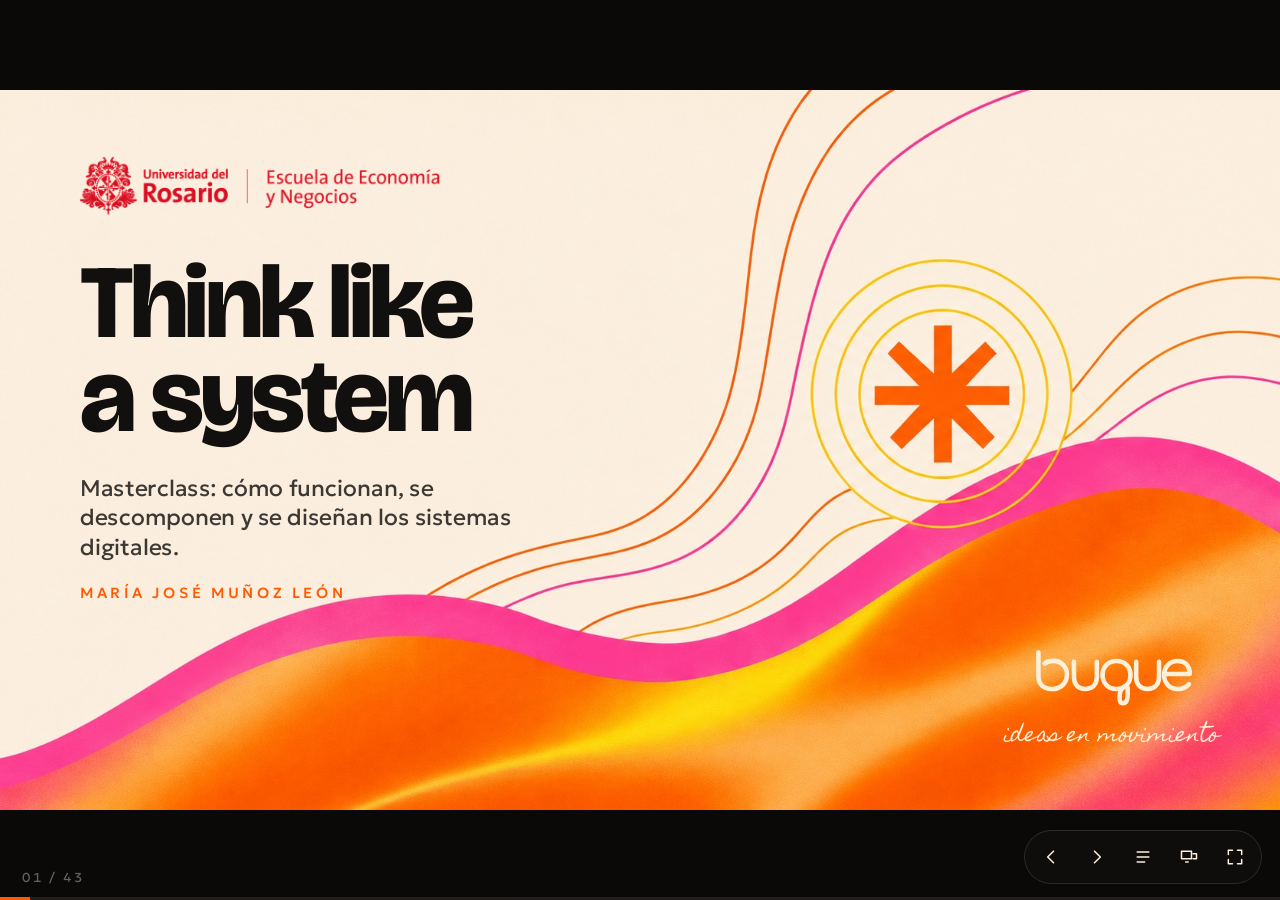
==== commit 004bf794: "Think Like a System: laboratorio de 45 min, instrucciones de la actividad y playbook con prompts Co-" ====
--- a/think-like-a-system/index.html
+++ b/think-like-a-system/index.html
@@ -27,7 +27,7 @@
   <div class="wave-brand rv" style="--d:1.8"><img src="img/buque-crema.svg" alt="buque"><span>ideas en movimiento</span></div>
   <aside class="notes" data-time="0:00">
     <p><b>Antes de empezar.</b> Esta portada queda en pantalla mientras entra la gente. El reloj de la masterclass arranca con el primer clic en el modo presentadora (P).</p>
-    <p><b>Mapa de las 2 horas.</b> Parte 1, charla conceptual: 70 min en seis capítulos. Parte 2, Systems Lab: 40 min en cinco etapas con temporizador. Parte 3, presentaciones y cierre: 10 min.</p>
+    <p><b>Mapa de las 2 horas.</b> Parte 1, charla conceptual: 70 min en seis capítulos. Parte 2, Systems Lab: 45 min en cinco etapas con temporizador. Parte 3, presentaciones y cierre: 5 min.</p>
     <p><b>Caso conductor.</b> Toda la charla usa el mismo sistema: gestión de capacitaciones y certificaciones. Laura Gómez (estudiante 101) cursa Analítica de datos (curso 7, 40 horas). Lleva 38 horas verificadas. Su inscripción es la 5501. Cuando complete los requisitos recibirá el certificado CERT-7Q4M-2K9X.</p>
     <p><b>Regla de la sesión:</b> aquí no se programa. Vamos a aprender a pensar como quien diseña sistemas; el código vendrá después, y la IA puede ayudar a escribirlo.</p>
   </aside>
@@ -41,7 +41,7 @@
   <div class="band-body">
     <p class="lbl rv" style="--d:.6">Capítulo 01 · 10 min</p>
     <p class="band-line rv" style="--d:.9">What is a system?</p>
-    <p class="band-sub rv" style="--d:1.2">Aprender a ver lo que hay detrás de la pantalla.</p>
+    <p class="band-sub rv" style="--d:1.2">Si entiendes una máquina, puedes entender cualquier sistema.</p>
     <i class="band-rule" style="--d:1.4"></i>
   </div>
   <aside class="notes" data-time="0:00">
@@ -53,33 +53,61 @@
      01 — THINK LIKE A SYSTEM
      ====================================================== -->
 <section class="slide dark" id="d01" data-title="01 · Think like a system">
-  <svg class="scene" data-scene="button" viewBox="0 0 1920 1080" aria-hidden="true"></svg>
   <div class="sl">
     <p class="k lbl rv"><b>01</b> Capítulo 1 · What is a system?</p>
-    <h2 class="t rv" style="--d:.15">Think like a <em>system</em></h2>
-    <div class="bd" style="grid-template-columns:760px 1fr">
-      <div class="col">
-        <p class="ph-sm rv" style="--d:.4">¿Qué pasa realmente después de que presionas un botón en una aplicación?</p>
-        <ul class="ul" data-step="2">
-          <li class="rv">La tecnología <b>no funciona como piezas aisladas</b>.</li>
-          <li class="rv" style="--d:.15">Detrás de cada producto hay <b>componentes, reglas, procesos e información</b>.</li>
-          <li class="rv" style="--d:.3"><b>Usar</b> tecnología y <b>entender cómo funciona</b> son habilidades distintas.</li>
-          <li class="rv" style="--d:.45">Construir exige <b>descomponer problemas</b> y <b>conectar soluciones</b>.</li>
-        </ul>
-      </div>
-    </div>
-    <p class="ph rv mt" data-step="3" style="font-size:50px">What you see is the <em>interface</em>.<br>What makes it work is the <em>system</em>.</p>
+    <h2 class="t rv" style="--d:.15;font-size:66px;max-width:none">Entiende una máquina, <em>entiende cualquier sistema</em></h2>
+    <p class="lede rv" style="--d:.3">Cuando entiendes cómo funciona una máquina, <b>diseñar un sistema en cualquier ámbito se vuelve más sencillo</b>: siempre hay algo que entra, algo que lo transforma y algo que sale.</p>
+    <div class="mgrid">
+        <div class="mc  rv" data-step="1" style="--d:0.00">
+          <p class="mc-n">Cafetera</p>
+          <p class="mc-r"><span>Entra</span>Agua y café molido</p>
+          <p class="mc-r"><span>Pasa</span>Calienta y filtra</p>
+          <p class="mc-r"><span>Sale</span>Una taza de café</p>
+        </div>
+        <div class="mc  rv" data-step="2" style="--d:0.00">
+          <p class="mc-n">Restaurante</p>
+          <p class="mc-r"><span>Entra</span>Tu pedido</p>
+          <p class="mc-r"><span>Pasa</span>La cocina lo prepara</p>
+          <p class="mc-r"><span>Sale</span>El plato en la mesa</p>
+        </div>
+        <div class="mc  rv" data-step="2" style="--d:0.12">
+          <p class="mc-n">Semáforo</p>
+          <p class="mc-r"><span>Entra</span>El tiempo que pasa</p>
+          <p class="mc-r"><span>Pasa</span>Una regla de cambio</p>
+          <p class="mc-r"><span>Sale</span>Verde, amarillo o rojo</p>
+        </div>
+        <div class="mc  rv" data-step="2" style="--d:0.24">
+          <p class="mc-n">Cajero automático</p>
+          <p class="mc-r"><span>Entra</span>Tarjeta y clave</p>
+          <p class="mc-r"><span>Pasa</span>El banco verifica</p>
+          <p class="mc-r"><span>Sale</span>Billetes y recibo</p>
+        </div>
+        <div class="mc  rv" data-step="2" style="--d:0.36">
+          <p class="mc-n">Tu cuerpo</p>
+          <p class="mc-r"><span>Entra</span>Comida y aire</p>
+          <p class="mc-r"><span>Pasa</span>Digestión y respiración</p>
+          <p class="mc-r"><span>Sale</span>Energía para moverte</p>
+        </div>
+        <div class="mc or rv" data-step="3" style="--d:0.00">
+          <p class="mc-n">Certificaciones</p>
+          <p class="mc-r"><span>Entra</span>Horas de asistencia</p>
+          <p class="mc-r"><span>Pasa</span>Suma y valida reglas</p>
+          <p class="mc-r"><span>Sale</span>El certificado</p>
+        </div>
+    </div>
+    <p class="ph rv mt" data-step="4" style="font-size:46px">Misma estructura, <em>distinto contexto</em>.<br>Si lo ves en una máquina, lo puedes diseñar en cualquier parte.</p>
   </div>
   <aside class="notes" data-time="2:30">
     <p><b>Duración:</b> 2 min 30 s · Capítulo 1 (10 min).</p>
-    <p><b>Explicación pedagógica.</b> Partimos de algo que todos han hecho mil veces: tocar un botón. La meta es que la gente pase de ver una pantalla a sospechar que detrás hay una cadena de piezas trabajando juntas. Todavía no necesitamos nombres técnicos: solo la intuición de que hay un sistema.</p>
-    <p><b>Qué decir.</b> “Levanten la mano si hoy ya tocaron un botón en una app. Ahora, ¿quién podría explicar qué pasó después de tocarlo?” Deja que respondan; casi siempre dicen “se abrió la pantalla” o “se envió”.</p>
-    <p><b>[Clic]</b> — aparece la cadena. “Ese botón no hace el trabajo. Solo inicia una cadena: la interfaz le avisa al frontend, el frontend le habla a una API, la API llega al backend, el backend consulta los datos y la respuesta hace el camino de vuelta. Todo en menos de un segundo.”</p>
-    <p><b>[Clic]</b> — las cuatro ideas. Detente en la tercera: “Usar tecnología y entender cómo funciona son habilidades distintas. Casi todos somos expertos usuarios. Hoy vamos a entrenar la otra.”</p>
-    <p><b>Analogía.</b> Un restaurante: tú ves la carta y el mesero (la interfaz). Detrás están la cocina, la despensa, las recetas y la caja. El mesero no cocina: lleva pedidos y trae resultados.</p>
-    <p><b>[Clic]</b> — lee la frase en voz alta y deja que se quede en pantalla.</p>
-    <p><b>Pregunta al público.</b> “Piensa en la última app que usaste para pagar algo. ¿Cuántas piezas crees que participaron en ese pago?”</p>
-    <p><b>Conexión.</b> Abre la charla con la pregunta que vamos a responder durante 70 minutos. En la diapositiva 14 volveremos a este mismo botón, paso por paso, con todo el vocabulario que habremos aprendido.</p>
+    <p><b>Explicación pedagógica.</b> Abrimos con la idea que sostiene toda la masterclass: si entiendes cómo funciona una máquina, puedes diseñar sistemas en cualquier parte. En lugar de partir de la tecnología, partimos de cosas que todos conocen y mostramos que comparten la misma estructura. Así nadie se siente fuera: todos ya saben pensar en sistemas, solo no le habían puesto nombre.</p>
+    <p><b>Qué decir.</b> “Todos aquí saben usar una cafetera. Pero pocos se han detenido a pensar cómo funciona. Hoy vamos a entrenar esa segunda mirada.”</p>
+    <p><b>[Clic] Cafetera.</b> “Entra agua y café molido. Pasa algo adentro: calienta y filtra. Sale una taza de café. Eso, tan simple, ya es un sistema.”</p>
+    <p><b>[Clic]</b> — restaurante, semáforo, cajero y tu cuerpo. Recórrelas rápido, casi como un juego: “Restaurante: entra tu pedido, la cocina lo prepara, sale el plato. Semáforo: entra el tiempo, una regla decide, sale un color. Cajero: entra tu tarjeta, el banco verifica, salen billetes. Tu cuerpo: entra comida, pasa la digestión, sale energía.”</p>
+    <p><b>[Clic] Certificaciones.</b> “Y este es el sistema que vamos a construir juntos hoy: entran horas de asistencia, se suman y se validan reglas, sale un certificado. Es exactamente la misma forma que la cafetera.”</p>
+    <p><b>[Clic]</b> — lee la frase en voz alta. “Cuando entiendes la máquina, deja de importar si es café, dinero o certificados. Cambia el contexto; la estructura es la misma.”</p>
+    <p><b>Pregunta al público.</b> “Piensa en algo que haces todos los días en tu trabajo. ¿Qué entra, qué pasa y qué sale?” Pide dos o tres ejemplos y tradúcelos en voz alta a entrada, proceso y salida.</p>
+    <p><b>Más analogías si las necesitas.</b> Una impresora (archivo, imprime, hoja), una licuadora (frutas, licúa, jugo), una fábrica (materia prima, ensambla, producto), un correo (carta, clasifica, entrega).</p>
+    <p><b>Conexión.</b> Abre la pregunta que vamos a responder durante 70 minutos. En la siguiente diapositiva le ponemos nombre formal a estas piezas (entrada, proceso, salida, reglas, estado y retroalimentación). Cada diapositiva de aquí en adelante trae su propia analogía arriba a la derecha.</p>
   </aside>
 </section>
 
@@ -88,7 +116,7 @@
      ====================================================== -->
 <section class="slide light" id="d02" data-title="02 · ¿Qué es un sistema?">
   <div class="sl">
-    <p class="k lbl rv"><b>02</b> Capítulo 1 · What is a system?</p>
+    <p class="k lbl rv"><b>02</b> Capítulo 1 · What is a system?<span class="an"><i>Analogía</i>Una lavadora: entra ropa sucia, sale limpia</span></p>
     <h2 class="t rv" style="--d:.15">¿Qué es un sistema?</h2>
     <p class="lede rv" style="--d:.3">Un conjunto de <b>componentes que interactúan</b> entre sí, <b>dentro de ciertos límites</b>, siguiendo <b>reglas y relaciones</b> para cumplir un <b>propósito</b>.</p>
     <div class="bd" style="margin-top:40px">
@@ -121,7 +149,7 @@
     <p><b>[Clic]</b> — límites, dependencias y objetivo. “El sistema de certificaciones no cobra matrículas ni dicta clases: eso queda fuera de su límite. Sí depende de que alguien registre la asistencia.”</p>
     <p><b>Analogía.</b> Una lavadora: entra ropa sucia, agua y jabón; el proceso es lavar; sale ropa limpia. Las reglas son el programa elegido. El estado es “lavando” o “centrifugando”. La luz que avisa que terminó es retroalimentación.</p>
     <p><b>Pregunta al público.</b> “¿Qué quedaría fuera del límite de este sistema?” (Respuestas útiles: pagos, contenido de las clases, nómina de profesores.)</p>
-    <p><b>Conexión.</b> Viene de la intuición del botón y le pone nombre a lo que hay detrás. Los estados y las reglas reaparecen en los capítulos 2 y 5. La retroalimentación vuelve en el flujo de errores (diapositiva 22).</p>
+    <p><b>Conexión.</b> Viene de las máquinas de la apertura y les pone nombre a sus piezas. Los estados y las reglas reaparecen en los capítulos 2 y 5. La retroalimentación vuelve en el flujo de errores (diapositiva 22).</p>
   </aside>
 </section>
 
@@ -130,7 +158,7 @@
      ====================================================== -->
 <section class="slide dark" id="d03" data-title="03 · Sistema, proceso, software y producto">
   <div class="sl">
-    <p class="k lbl rv"><b>03</b> Capítulo 1 · What is a system?</p>
+    <p class="k lbl rv"><b>03</b> Capítulo 1 · What is a system?<span class="an"><i>Analogía</i>Hospital, cita médica, app y el código que agenda</span></p>
     <h2 class="t rv" style="--d:.15">Sistema, proceso, software y producto <em>no son lo mismo</em></h2>
     <div class="bd c46">
       <dl class="terms">
@@ -177,7 +205,7 @@
 <section class="slide light" id="d04" data-title="04 · Black box vs. white box">
   <svg class="scene" data-scene="boxes" viewBox="0 0 1920 1080" aria-hidden="true"></svg>
   <div class="sl">
-    <p class="k lbl rv"><b>04</b> Capítulo 1 · What is a system?</p>
+    <p class="k lbl rv"><b>04</b> Capítulo 1 · What is a system?<span class="an foot"><i>Analogía</i>Un cajero: lo que ves y lo que hay adentro</span></p>
     <h2 class="t rv" style="--d:.15">Black box <em>vs.</em> white box</h2>
   </div>
   <div class="bx-cap bx-cap-l rv" style="--d:.8">
@@ -231,7 +259,7 @@
      ====================================================== -->
 <section class="slide dark" id="d05" data-title="05 · Las computadoras ejecutan instrucciones">
   <div class="sl">
-    <p class="k lbl rv"><b>05</b> Capítulo 2 · Think like a computer</p>
+    <p class="k lbl rv"><b>05</b> Capítulo 2 · Think like a computer<span class="an"><i>Analogía</i>Una receta: pasos en orden exacto</span></p>
     <h2 class="t rv" style="--d:.15">Las computadoras no entienden intenciones. <em>Ejecutan instrucciones.</em></h2>
     <div class="bd c46" style="margin-top:40px">
       <dl class="terms">
@@ -264,6 +292,7 @@
     <p><b>[Clic]</b> — los dos errores. “Si olvido abrir el frasco, el paso de untar falla. Si cambio el orden, el resultado es absurdo. Eso es exactamente lo que es un ‘bug’: una instrucción que falta o que está en el lugar equivocado.”</p>
     <p><b>Opcional, si hay energía:</b> pide un voluntario que siga tus instrucciones literalmente con un objeto imaginario. Funciona muy bien para romper el hielo.</p>
     <p><b>[Clic]</b> — la nota azul. “Fíjense en el color: azul es IA. Cuando le pedimos algo a una herramienta de IA, nosotros somos quien da las instrucciones. Si pedimos ‘una app de certificados’, la IA va a rellenar lo que no dijimos con suposiciones.”</p>
+    <p><b>Analogía.</b> Una receta de cocina: la computadora es un cocinero que sigue cada paso al pie de la letra, en orden y sin improvisar. Si la receta dice “agregue sal” y no dice cuánta, no adivina: se detiene o hace algo raro. Por eso las instrucciones tienen que ser exactas.</p>
     <p><b>Pregunta al público.</b> “¿Qué instrucción das en tu trabajo que te parece clara, pero que siempre termina mal ejecutada?”</p>
     <p><b>Conexión.</b> Viene de la caja blanca: cada módulo del banco ejecuta pasos así. A continuación veremos con qué trabajan esos pasos: los datos y sus tipos.</p>
   </aside>
@@ -274,7 +303,7 @@
      ====================================================== -->
 <section class="slide light" id="d06" data-title="06 · Variables y tipos de datos">
   <div class="sl">
-    <p class="k lbl rv"><b>06</b> Capítulo 2 · Think like a computer</p>
+    <p class="k lbl rv"><b>06</b> Capítulo 2 · Think like a computer<span class="an"><i>Analogía</i>Un formulario en papel: casilla, valor y formato</span></p>
     <h2 class="t rv" style="--d:.15">Variables y tipos de datos</h2>
     <p class="lede rv" style="--d:.3">Una <b>variable</b> es un espacio con nombre que guarda un <b>valor</b>. El <b>tipo de dato</b> dice qué clase de valor es y qué operaciones admite.</p>
     <div class="bd c64" style="margin-top:36px">
@@ -319,7 +348,7 @@
      ====================================================== -->
 <section class="slide dark" id="d07" data-title="07 · Condiciones, bucles y decisiones">
   <div class="sl">
-    <p class="k lbl rv"><b>07</b> Capítulo 2 · Think like a computer</p>
+    <p class="k lbl rv"><b>07</b> Capítulo 2 · Think like a computer<span class="an"><i>Analogía</i>Un profesor calificando una pila de exámenes</span></p>
     <h2 class="t rv" style="--d:.15">Condiciones, bucles y decisiones</h2>
     <div class="bd" style="grid-template-columns:420px 1fr 520px;margin-top:40px">
       <div class="col" data-step="1">
@@ -370,7 +399,7 @@
      ====================================================== -->
 <section class="slide light" id="d08" data-title="08 · Funciones, eventos y estados">
   <div class="sl">
-    <p class="k lbl rv"><b>08</b> Capítulo 2 · Think like a computer</p>
+    <p class="k lbl rv"><b>08</b> Capítulo 2 · Think like a computer<span class="an"><i>Analogía</i>Un semáforo: eventos, reglas y colores</span></p>
     <h2 class="t rv" style="--d:.15">Funciones, eventos y estados</h2>
     <div class="bd c3" style="margin-top:44px">
       <div class="col" data-step="1">
@@ -422,7 +451,7 @@
      ====================================================== -->
 <section class="slide dark" id="d09" data-title="09 · Decomposition & abstraction">
   <div class="sl">
-    <p class="k lbl rv"><b>09</b> Capítulo 2 · Think like a computer</p>
+    <p class="k lbl rv"><b>09</b> Capítulo 2 · Think like a computer<span class="an"><i>Analogía</i>Una cocina profesional por estaciones</span></p>
     <h2 class="t rv" style="--d:.15">Decomposition &amp; abstraction</h2>
     <div class="bd" style="grid-template-columns:640px 1fr;margin-top:40px">
       <dl class="terms">
@@ -486,7 +515,7 @@
 <section class="slide light" id="d10" data-title="10 · Las capas de un sistema digital">
   <svg class="scene" data-scene="layers" viewBox="0 0 1920 1080" aria-hidden="true"></svg>
   <div class="sl">
-    <p class="k lbl rv"><b>10</b> Capítulo 3 · Anatomy of a digital system</p>
+    <p class="k lbl rv"><b>10</b> Capítulo 3 · Anatomy of a digital system<span class="an foot"><i>Analogía</i>Un edificio: cimientos, bodega, oficinas y fachada</span></p>
     <h2 class="t rv" style="--d:.15">Las capas de un<br>sistema digital</h2>
     <dl class="terms layer-list" style="width:700px;margin-top:40px;gap:14px">
       <div class="term" data-step="5"><dt class="rv">Interfaz · Frontend</dt><dd class="rv">Lo que la persona ve y toca.</dd></div>
@@ -519,7 +548,7 @@
      ====================================================== -->
 <section class="slide dark" id="d11" data-title="11 · Frontend vs. backend">
   <div class="sl">
-    <p class="k lbl rv"><b>11</b> Capítulo 3 · Anatomy of a digital system</p>
+    <p class="k lbl rv"><b>11</b> Capítulo 3 · Anatomy of a digital system<span class="an"><i>Analogía</i>Un banco: la ventanilla y el área de riesgo</span></p>
     <h2 class="t rv" style="--d:.15">Frontend <em>vs.</em> backend</h2>
     <div class="bd c2" style="margin-top:40px">
       <div class="col fb">
@@ -569,7 +598,7 @@
      ====================================================== -->
 <section class="slide light" id="d12" data-title="12 · ¿Qué es una API?">
   <div class="sl">
-    <p class="k lbl rv"><b>12</b> Capítulo 3 · Anatomy of a digital system</p>
+    <p class="k lbl rv"><b>12</b> Capítulo 3 · Anatomy of a digital system<span class="an"><i>Analogía</i>El mesero: lleva pedidos y trae platos</span></p>
     <h2 class="t rv" style="--d:.15">¿Qué es una <em>API</em>?</h2>
     <p class="lede rv" style="--d:.3"><b>Application Programming Interface:</b> un <b>contrato</b> que define cómo un sistema le pide algo a otro y qué recibirá de vuelta.</p>
     <div class="bd" style="grid-template-columns:1fr 1fr;margin-top:36px;gap:56px">
@@ -613,6 +642,7 @@
     <p><b>[Clic]</b> — el ejemplo. “El frontend pide: consultar el progreso del estudiante 101. Es un GET, porque solo consulta. La respuesta llega con código 200, todo bien, y una ficha: 38 de 40 horas, en progreso, no elegible todavía.”</p>
     <p><b>[Clic]</b> — los códigos. Explica cada uno con el caso. 400: “mandé horas negativas.” 401: “no inicié sesión.” 403: “inicié sesión como estudiante e intenté emitir un certificado.” 404: “pedí el estudiante 999 y no existe.” 500: “se cayó algo en el servidor; no es culpa del usuario.”</p>
     <p><b>Aclaración clave:</b> “Una API no es lo mismo que el backend. El backend es donde se ejecuta la lógica. La API es la puerta y sus reglas de uso. Un sistema también puede usar APIs de otros, como la de un servicio de correo.”</p>
+    <p><b>Analogía.</b> El mesero de un restaurante: tú no entras a la cocina, le haces un pedido con lo que está en la carta. Él lo lleva, la cocina lo prepara y te trae el plato, o te avisa que se acabó. La carta es el contrato: dice qué puedes pedir y qué vas a recibir.</p>
     <p><b>Pregunta al público.</b> “Registrar dos horas nuevas para Laura, ¿es un GET o un POST?” (POST: crea un registro nuevo.)</p>
     <p><b>Conexión.</b> Viene de frontend y backend: la API es el puente entre ambos. A continuación vemos quién puede usar cada puerta: autenticación y autorización.</p>
   </aside>
@@ -623,7 +653,7 @@
      ====================================================== -->
 <section class="slide dark" id="d13" data-title="13 · Autenticación, autorización e infraestructura">
   <div class="sl">
-    <p class="k lbl rv"><b>13</b> Capítulo 3 · Anatomy of a digital system</p>
+    <p class="k lbl rv"><b>13</b> Capítulo 3 · Anatomy of a digital system<span class="an"><i>Analogía</i>Un teatro: taquilla, boleta y ensayo general</span></p>
     <h2 class="t rv" style="--d:.15">Autenticación, autorización e infraestructura</h2>
     <div class="bd nf c3" style="margin-top:40px">
       <div class="term"><p class="dt rv" style="--d:.3">Autenticación</p><p class="dd rv" style="--d:.35"><b>¿Quién eres?</b> Comprobar la identidad de una persona o de un sistema. Usuarios, contraseñas, sesiones.</p></div>
@@ -666,7 +696,7 @@
      ====================================================== -->
 <section class="slide light" id="d14" data-title="14 · ¿Qué sucede cuando presionas un botón?">
   <div class="sl">
-    <p class="k lbl rv"><b>14</b> Capítulo 3 · Anatomy of a digital system</p>
+    <p class="k lbl rv"><b>14</b> Capítulo 3 · Anatomy of a digital system<span class="an"><i>Analogía</i>Pedir un domicilio, desde que tocas “pedir”</span></p>
     <h2 class="t rv" style="--d:.15">¿Qué sucede cuando presionas un botón?</h2>
     <div class="seq rv" style="--d:.3">
       <div class="seq-h"><span>Estudiante</span><span>Frontend</span><span>Backend</span><span>Base de datos</span><span>Registros</span></div>
@@ -688,13 +718,14 @@
   <aside class="notes" data-time="3:00">
     <p><b>Duración:</b> 3 min · Capítulo 3 (cierra el capítulo en 15 min).</p>
     <p><b>Explicación pedagógica.</b> Volvemos a la pregunta de la diapositiva 01, ahora con vocabulario. El diagrama de secuencia muestra de izquierda a derecha quién participa y de arriba hacia abajo en qué orden. Cada paso tiene un responsable claro. Es la síntesis de todo el capítulo.</p>
-    <p><b>Qué decir.</b> “¿Se acuerdan del botón del principio? Vamos a seguirlo de verdad.”</p>
+    <p><b>Qué decir.</b> “Al principio vimos que toda máquina tiene algo que entra, algo que pasa y algo que sale. Ahora, con todo el vocabulario, vamos a seguir eso mismo dentro de una app: un solo clic, paso por paso.”</p>
     <p><b>[Clic] 01–02.</b> “Laura inicia sesión: queda autenticada. Toca ‘Consultar progreso’ en la interfaz.”</p>
     <p><b>[Clic] 03–04.</b> “El frontend envía la solicitud a la API. El backend lo primero que hace es verificar: ¿es Laura? ¿puede ver esto?”</p>
     <p><b>[Clic] 05–07.</b> “Consulta en la base de datos sus registros de horas. Calcula: suma 38. Arma la respuesta con solo lo necesario.”</p>
     <p><b>[Clic] 08–09.</b> “La respuesta vuelve al frontend, que la presenta: 38 de 40 horas, te faltan 2.”</p>
     <p><b>[Clic] 10.</b> “Y en paralelo, el backend deja constancia: quién consultó, cuándo, cuánto tardó. No es para Laura: es para quien opera el sistema y necesita entender qué pasa.”</p>
     <p><b>Recalca:</b> “Diez pasos, cinco participantes, menos de un segundo. Eso es lo que hay detrás de un clic.”</p>
+    <p><b>Analogía.</b> Pedir un domicilio: tocas “pedir” (la interfaz), la app envía el pedido (la petición), el restaurante revisa que haya ingredientes y que el pago pasó (la lógica y los datos) y te llega la confirmación con el tiempo de entrega (la respuesta). Tú solo viste dos pantallas; detrás trabajaron muchas piezas.</p>
     <p><b>Pregunta al público.</b> “¿En qué paso fallaría si Laura intentara ver el progreso de otra persona?” (Paso 04: autorización. Respondería 403.)</p>
     <p><b>Conexión.</b> Cierra la anatomía. En el capítulo 4 abrimos la caja de la base de datos: cómo se representa y se guarda la información que viajó en este recorrido.</p>
   </aside>
@@ -721,7 +752,7 @@
      ====================================================== -->
 <section class="slide dark" id="d15" data-title="15 · Cómo representamos la información">
   <div class="sl">
-    <p class="k lbl rv"><b>15</b> Capítulo 4 · Data is the language of systems</p>
+    <p class="k lbl rv"><b>15</b> Capítulo 4 · Data is the language of systems<span class="an"><i>Analogía</i>Una carpeta de expediente</span></p>
     <h2 class="t rv" style="--d:.15">Cómo representamos la información</h2>
     <div class="bd" style="grid-template-columns:860px 1fr;margin-top:40px;gap:60px">
       <div class="fich rv" style="--d:.35">
@@ -769,7 +800,7 @@
      ====================================================== -->
 <section class="slide light" id="d16" data-title="16 · Bases de datos y relaciones">
   <div class="sl">
-    <p class="k lbl rv"><b>16</b> Capítulo 4 · Data is the language of systems</p>
+    <p class="k lbl rv"><b>16</b> Capítulo 4 · Data is the language of systems<span class="an"><i>Analogía</i>Una biblioteca: socios, libros y préstamos</span></p>
     <h2 class="t rv" style="--d:.15">Bases de datos y relaciones</h2>
     <div class="er rv" style="--d:.3">
       <svg class="er-lines" viewBox="0 0 1680 560" aria-hidden="true">
@@ -811,7 +842,7 @@
      ====================================================== -->
 <section class="slide dark" id="d17" data-title="17 · CRUD, persistencia y consistencia">
   <div class="sl">
-    <p class="k lbl rv"><b>17</b> Capítulo 4 · Data is the language of systems</p>
+    <p class="k lbl rv"><b>17</b> Capítulo 4 · Data is the language of systems<span class="an"><i>Analogía</i>El último asiento de un vuelo</span></p>
     <h2 class="t rv" style="--d:.15">CRUD, persistencia y consistencia</h2>
     <div class="bd nf c4 crud" style="margin-top:40px;gap:24px">
       <div class="node rv" style="--d:.3"><span class="n">C · CREATE</span>Crear una inscripción</div>
@@ -867,7 +898,7 @@
      ====================================================== -->
 <section class="slide light" id="d18" data-title="18 · Data flow">
   <div class="sl">
-    <p class="k lbl rv"><b>18</b> Capítulo 5 · How systems actually flow</p>
+    <p class="k lbl rv"><b>18</b> Capítulo 5 · How systems actually flow<span class="an"><i>Analogía</i>Una carta certificada con número de guía</span></p>
     <h2 class="t rv" style="--d:.15">Data flow: <em>cómo viajan y se transforman los datos</em></h2>
     <p class="case rv" style="--d:.3;margin-top:26px">Caso · un instructor registra 2 horas verificadas para la inscripción 5501</p>
     <div class="df">
@@ -900,7 +931,7 @@
      ====================================================== -->
 <section class="slide dark" id="d19" data-title="19 · Control flow">
   <div class="sl">
-    <p class="k lbl rv"><b>19</b> Capítulo 5 · How systems actually flow</p>
+    <p class="k lbl rv"><b>19</b> Capítulo 5 · How systems actually flow<span class="an"><i>Analogía</i>El control de seguridad del aeropuerto</span></p>
     <h2 class="t rv" style="--d:.15">Control flow: <em>cómo se ejecutan las decisiones</em></h2>
     <div class="bd" style="grid-template-columns:1060px 1fr;margin-top:34px;gap:60px">
       <div class="cf">
@@ -945,7 +976,7 @@
      ====================================================== -->
 <section class="slide light" id="d20" data-title="20 · State flow">
   <div class="sl">
-    <p class="k lbl rv"><b>20</b> Capítulo 5 · How systems actually flow</p>
+    <p class="k lbl rv"><b>20</b> Capítulo 5 · How systems actually flow<span class="an"><i>Analogía</i>Un domicilio: recibido, en camino, entregado</span></p>
     <h2 class="t rv" style="--d:.15">State flow: <em>cómo cambian los estados</em></h2>
     <p class="case rv" style="--d:.3;margin-top:26px">Caso · el ciclo de vida de una inscripción</p>
     <div class="sm-wrap">
@@ -989,7 +1020,7 @@
      ====================================================== -->
 <section class="slide dark" id="d21" data-title="21 · Communication flow">
   <div class="sl">
-    <p class="k lbl rv"><b>21</b> Capítulo 5 · How systems actually flow</p>
+    <p class="k lbl rv"><b>21</b> Capítulo 5 · How systems actually flow<span class="an"><i>Analogía</i>Una llamada vs. un mensaje de voz</span></p>
     <h2 class="t rv" style="--d:.15">Communication flow: <em>cómo se hablan los componentes</em></h2>
     <div class="bd" style="grid-template-columns:1fr 600px;margin-top:34px;gap:56px">
       <div class="col">
@@ -1046,7 +1077,7 @@
      ====================================================== -->
 <section class="slide light" id="d22" data-title="22 · Error & feedback flow">
   <div class="sl">
-    <p class="k lbl rv"><b>22</b> Capítulo 5 · How systems actually flow</p>
+    <p class="k lbl rv"><b>22</b> Capítulo 5 · How systems actually flow<span class="an"><i>Analogía</i>El ascensor: presionar dos veces no llama dos</span></p>
     <h2 class="t rv" style="--d:.15">Error &amp; feedback flow</h2>
     <div class="flow chips-row rv" style="--d:.3;gap:10px;flex-wrap:wrap;justify-content:flex-start;margin-top:26px">
       <span class="chip">Validación</span><span class="chip">Permisos</span><span class="chip">Conexión</span><span class="chip">Datos inexistentes</span><span class="chip">Duplicados</span><span class="chip">Excepciones</span><span class="chip">Logs</span><span class="chip">Observabilidad</span><span class="chip">Feedback al usuario</span><span class="chip">Reintentos seguros</span>
@@ -1116,7 +1147,7 @@
      ====================================================== -->
 <section class="slide dark" id="d23" data-title="23 · Cómo descomponer un sistema desde cero">
   <div class="sl">
-    <p class="k lbl rv"><b>23</b> Capítulo 6 · From problem to architecture</p>
+    <p class="k lbl rv"><b>23</b> Capítulo 6 · From problem to architecture<span class="an"><i>Analogía</i>Un arquitecto empieza por quién vivirá ahí</span></p>
     <h2 class="t rv" style="--d:.15">Cómo descomponer un sistema <em>desde cero</em></h2>
     <div class="steps12">
       <div class="node rv" data-step="1"><span class="n">01</span>Comprender el problema</div>
@@ -1152,7 +1183,7 @@
      ====================================================== -->
 <section class="slide light" id="d24" data-title="24 · System Blueprint & AI as a copilot">
   <div class="sl">
-    <p class="k lbl rv"><b>24</b> Capítulo 6 · From problem to architecture</p>
+    <p class="k lbl rv"><b>24</b> Capítulo 6 · From problem to architecture<span class="an"><i>Analogía</i>El plano de una casa y el maestro de obra</span></p>
     <h2 class="t rv" style="--d:.15">System Blueprint &amp; <span class="bl">AI as a copilot</span></h2>
     <div class="bd" style="grid-template-columns:560px 1fr;margin-top:36px;gap:64px">
       <div class="bp rv" style="--d:.3">
@@ -1183,7 +1214,8 @@
     <p><b>Qué decir.</b> “Un blueprint es un plano. Antes de construir un edificio, alguien dibuja dónde va cada cosa. Este es el plano de un sistema.” Lee las diez secciones y relaciónalas con los capítulos.</p>
     <p><b>[Clic]</b> — la IA. “La IA es extraordinaria para explorar, descomponer, proponer modelos de datos, encontrar huecos y, más adelante, escribir el código. Pero si no entiendes lo que propone, no puedes saber si está bien. La responsabilidad del sistema sigue siendo tuya.”</p>
     <p><b>[Clic]</b> — la comparación. Lee las dos frases. “La primera le entrega todas las decisiones a la IA: va a inventar requisitos, estados y reglas que nadie validó. La segunda la usa para pensar contigo, pieza por pieza. La primera te da una app que no entiendes. La segunda te da un sistema que puedes explicar, corregir y hacer crecer.”</p>
-    <p><b>Transición al laboratorio:</b> “Y eso es exactamente lo que vamos a hacer ahora. Durante 40 minutos van a diseñar un sistema propio con la IA como copiloto. Sin interfaces. Desde su lógica interna.”</p>
+    <p><b>Transición al laboratorio:</b> “Y eso es exactamente lo que vamos a hacer ahora. Durante 45 minutos van a diseñar un sistema propio con la IA como copiloto. Sin interfaces. Desde su lógica interna.”</p>
+    <p><b>Analogía.</b> El plano de una casa y el maestro de obra: el plano lo decides tú, porque sabes quién va a vivir ahí. El maestro de obra (la IA) es rápido y sabe mucho, pero si le das un plano vago construye cualquier cosa. Un buen plano hace bueno al copiloto.</p>
     <p><b>Pregunta al público.</b> “¿Qué parte del blueprint te costaría más definir sin ayuda?”</p>
     <p><b>Conexión.</b> Cierra los 70 minutos conceptuales y abre la Parte II: el Systems Lab, cuyo entregable es precisamente un System Blueprint V1.</p>
   </aside>
@@ -1195,27 +1227,59 @@
 <section class="slide dark tpl-band band-bl" id="lab" data-title="Parte II: Systems Lab">
   <div class="band fade" style="--d:0"><span class="band-word rv" style="--d:.2">Lab</span></div>
   <div class="band-body">
-    <p class="lbl rv" style="--d:.6">Parte II · 40 min · cinco etapas</p>
+    <p class="lbl rv" style="--d:.6">Parte II · 45 min · cinco etapas</p>
     <p class="band-line rv" style="--d:.9">Systems Lab</p>
-    <p class="band-sub rv" style="--d:1.2">Diseñar un sistema desde su lógica interna, con la IA como copiloto. Sin interfaces.</p>
+    <p class="band-sub rv" style="--d:1.2">Una actividad de <b>45 minutos</b>: diseñar un sistema desde su lógica interna, con la IA como copiloto. Sin interfaces.</p>
     <i class="band-rule" style="--d:1.4"></i>
   </div>
   <aside class="notes" data-time="0:00">
-    <p><b>Parte II · Systems Lab: 40 min.</b> Etapas: 5 + 8 + 10 + 10 + 7 minutos. Cada etapa tiene su temporizador en pantalla (botón o tecla T; R para reiniciar). Desde el modo presentadora lo controlas sin tocar la pantalla principal.</p>
-    <p><b>Logística.</b> Pide que abran una herramienta de IA conversacional y una hoja (papel o documento) para el blueprint. Pueden trabajar en parejas. En la siguiente diapositiva está el prompt maestro para copiar; también lo tienen en buque.com.co/charlamajo2rosario/prompt.html.</p>
+    <p><b>Parte II · Systems Lab: 45 min.</b> Etapas: 5 + 10 + 12 + 10 + 8 minutos. Cada etapa tiene su temporizador en pantalla (botón o tecla T; R para reiniciar). Desde el modo presentadora lo controlas sin tocar la pantalla principal.</p>
+    <p><b>Logística.</b> Pide que abran una herramienta de IA conversacional y una hoja (papel o documento) para el blueprint. Pueden trabajar en parejas. La siguiente diapositiva explica la actividad y da la dirección del playbook (buque.com.co/charlamajo2rosario/playbook), donde están las instrucciones y los prompts de cada etapa.</p>
     <p><b>Regla del laboratorio:</b> nada de interfaces ni pantallas. Si alguien empieza a dibujar botones, recuérdale: “primero el sistema, después la interfaz”.</p>
   </aside>
 </section>
 
 <!-- ======================================================
+     LAB — INSTRUCCIONES DE LA ACTIVIDAD
+     ====================================================== -->
+<section class="slide dark" id="labhow" data-title="Lab · Instrucciones de la actividad">
+  <div class="sl">
+    <p class="k lbl rv"><b>Lab</b> Instrucciones · actividad de 45 minutos</p>
+    <h2 class="t rv" style="--d:.15">Cómo funciona la <em>actividad</em></h2>
+    <div class="bd" style="grid-template-columns:1fr 760px;margin-top:40px;gap:80px">
+      <div class="col">
+        <ol class="ol">
+          <li class="rv" style="--d:.3">Abre tu herramienta de <b>IA</b> y una hoja para tus entregables. Puedes trabajar <b>en pareja</b>.</li>
+          <li class="rv" style="--d:.4">Abre el <b>playbook</b>: ahí están las instrucciones y los prompts de cada etapa.</li>
+          <li class="rv" style="--d:.5">Pega el <b>prompt maestro</b> en una conversación nueva.</li>
+          <li class="rv" style="--d:.6">Avanza <b>etapa por etapa</b>. No pases a la siguiente sin su entregable.</li>
+          <li class="rv" style="--d:.7">Al final, pide tu <b>SYSTEM BLUEPRINT V1</b> y prepárate para explicarlo en un minuto.</li>
+        </ol>
+        <div class="pbk rv" style="--d:.9"><p class="lbl">Playbook completo con prompts</p><p class="pbk-url">buque.com.co/charlamajo2rosario/<b>playbook</b></p></div>
+      </div>
+      <div class="col">
+        <div class="ltl rv" style="--d:.4"><div class="ltl-r"><b>1</b><p>Define the system<small>Define el problema y sus límites</small></p><span>5 min</span></div><div class="ltl-r"><b>2</b><p>Break it down<small>Descompón en componentes</small></p><span>10 min</span></div><div class="ltl-r"><b>3</b><p>Design the logic & data<small>Datos, reglas y estados</small></p><span>12 min</span></div><div class="ltl-r"><b>4</b><p>Connect the pieces<small>Recorre la operación y dibuja los flujos</small></p><span>10 min</span></div><div class="ltl-r"><b>5</b><p>Simulate & challenge<small>Pon a prueba y genera tu blueprint</small></p><span>8 min</span></div><div class="ltl-r tot"><b></b><p>Total</p><span>45 min</span></div></div>
+        <div class="flow rv" style="--d:.8;gap:10px;flex-wrap:wrap;justify-content:flex-start;margin-top:26px"><span class="chip or">Sin código</span><span class="chip or">Sin pantallas</span><span class="chip">Tú decides</span><span class="chip">La IA propone</span></div>
+      </div>
+    </div>
+  </div>
+  <aside class="notes" data-time="incluido en la etapa 1">
+    <p><b>Uso.</b> Muéstrala justo después de la puerta del laboratorio. Deja que tomen foto o escriban la dirección del playbook: ahí está todo lo que necesitan, con los prompts de cada etapa listos para copiar.</p>
+    <p><b>Qué decir.</b> “Tienen 45 minutos y cinco etapas. Cada etapa tiene un tiempo, unas preguntas guía, unos prompts y un entregable. La regla más importante: no pasen a la siguiente etapa sin su entregable. Y recuerden: la IA propone, ustedes deciden.”</p>
+    <p><b>Logística.</b> Pide que abran el playbook en el celular o el computador. Si alguien no tiene IA a mano, que trabaje en pareja con alguien que sí.</p>
+    <p><b>Tiempo.</b> Este minuto, igual que el del prompt maestro, se descuenta de la etapa 1.</p>
+  </aside>
+</section>
+
+<!-- ======================================================
      PROMPT MAESTRO
      ====================================================== -->
 <section class="slide light" id="prompt" data-title="Material: prompt maestro AI Systems Architect">
   <div class="sl">
-    <p class="k lbl rv"><b>Lab</b> Material del workshop</p>
+    <p class="k lbl rv"><b>Lab</b> Material del workshop · actividad de 45 minutos</p>
     <div class="pr-head">
       <h2 class="t rv" style="--d:.15">Prompt maestro · <span class="bl">AI Systems Architect</span></h2>
-      <div class="pr-act rv" style="--d:.3" data-interactive><button type="button" class="btn" data-copy="#prompt-text">Copiar prompt</button><span class="sm">También en <b>buque.com.co/charlamajo2rosario/prompt.html</b></span></div>
+      <div class="pr-act rv" style="--d:.3" data-interactive><button type="button" class="btn" data-copy="#prompt-text">Copiar prompt</button><span class="sm">Y con los prompts de cada etapa en <b>buque.com.co/charlamajo2rosario/playbook</b></span></div>
     </div>
     <div class="prompt rv" id="prompt-text" style="--d:.4;margin-top:30px" data-interactive>Actúa como un Principal Software Architect, Computer Science Educator y Systems Thinking Coach.
 
@@ -1355,17 +1419,17 @@
         </ol>
       </div>
       <div class="col">
-        <div class="tmr rv" style="--d:.5" data-timer-id="lab2" data-seconds="480" data-interactive>
-          <p class="tmr-lbl">8 minutos</p>
-          <div class="tmr-dial"><svg viewBox="0 0 200 200" aria-hidden="true"><circle class="tm-ring tm-track" cx="100" cy="100" r="92"/><circle class="tm-ring tm-prog" data-timer-ring cx="100" cy="100" r="92" pathLength="1" stroke-dasharray="1 1" stroke-dashoffset="0"/></svg><p class="tmr-count" data-timer-count>08:00</p></div>
+        <div class="tmr rv" style="--d:.5" data-timer-id="lab2" data-seconds="600" data-interactive>
+          <p class="tmr-lbl">10 minutos</p>
+          <div class="tmr-dial"><svg viewBox="0 0 200 200" aria-hidden="true"><circle class="tm-ring tm-track" cx="100" cy="100" r="92"/><circle class="tm-ring tm-prog" data-timer-ring cx="100" cy="100" r="92" pathLength="1" stroke-dasharray="1 1" stroke-dashoffset="0"/></svg><p class="tmr-count" data-timer-count>10:00</p></div>
           <div class="tmr-ctrl"><button type="button" data-timer="toggle">Iniciar</button><button type="button" data-timer="reset" class="ghost">Reiniciar</button></div>
         </div>
         <div class="deliv rv mt" style="--d:.6"><p class="lbl">Entregable</p><p>Mapa de componentes.</p></div>
       </div>
     </div>
   </div>
-  <aside class="notes" data-time="8:00">
-    <p><b>Duración:</b> 8 min · Etapa 2 de 5.</p>
+  <aside class="notes" data-time="10:00">
+    <p><b>Duración:</b> 10 min · Etapa 2 de 5.</p>
     <p><b>Explicación pedagógica.</b> Es la descomposición de la diapositiva 09 aplicada. El ejemplo de inventarios muestra el nivel de detalle esperado: seis componentes con nombres de responsabilidad, no de tecnología. “Reglas de reposición” va en naranja porque es donde vive la lógica central, como “Elegibilidad” en nuestro caso.</p>
     <p><b>Qué decir.</b> “Pídanle a la IA que proponga componentes, pero no los acepten sin pasarlos por las cinco preguntas. Si un componente no tiene una responsabilidad clara, sobra. Si dos hacen lo mismo, júntenlos.”</p>
     <p><b>Mientras trabajan.</b> Señales de alerta: componentes con nombre de tecnología (“base de datos”, “servidor”) en vez de responsabilidad; un componente “Gestión” que lo hace todo; IA que propone diez microservicios para un problema pequeño. Recuérdales: módulos no son servidores.</p>
@@ -1402,17 +1466,17 @@
         </ul>
       </div>
       <div class="col">
-        <div class="tmr rv" style="--d:.5" data-timer-id="lab3" data-seconds="600" data-interactive>
-          <p class="tmr-lbl">10 minutos</p>
-          <div class="tmr-dial"><svg viewBox="0 0 200 200" aria-hidden="true"><circle class="tm-ring tm-track" cx="100" cy="100" r="92"/><circle class="tm-ring tm-prog" data-timer-ring cx="100" cy="100" r="92" pathLength="1" stroke-dasharray="1 1" stroke-dashoffset="0"/></svg><p class="tmr-count" data-timer-count>10:00</p></div>
+        <div class="tmr rv" style="--d:.5" data-timer-id="lab3" data-seconds="720" data-interactive>
+          <p class="tmr-lbl">12 minutos</p>
+          <div class="tmr-dial"><svg viewBox="0 0 200 200" aria-hidden="true"><circle class="tm-ring tm-track" cx="100" cy="100" r="92"/><circle class="tm-ring tm-prog" data-timer-ring cx="100" cy="100" r="92" pathLength="1" stroke-dasharray="1 1" stroke-dashoffset="0"/></svg><p class="tmr-count" data-timer-count>12:00</p></div>
           <div class="tmr-ctrl"><button type="button" data-timer="toggle">Iniciar</button><button type="button" data-timer="reset" class="ghost">Reiniciar</button></div>
         </div>
         <div class="deliv rv mt" style="--d:.6"><p class="lbl">Entregable</p><p>Modelo conceptual de datos y lógica.</p></div>
       </div>
     </div>
   </div>
-  <aside class="notes" data-time="10:00">
-    <p><b>Duración:</b> 10 min · Etapa 3 de 5. La etapa más técnica del laboratorio.</p>
+  <aside class="notes" data-time="12:00">
+    <p><b>Duración:</b> 12 min · Etapa 3 de 5. La etapa más técnica del laboratorio.</p>
     <p><b>Explicación pedagógica.</b> Aquí aplican los capítulos 2 y 4: tipos de datos, entidades, relaciones, reglas, estados y eventos. El ejemplo de inventarios tiene cinco entidades y una regla principal. Lo más importante son los tres casos borde: obligan a pasar de “el caso feliz” a un sistema real.</p>
     <p><b>Qué decir.</b> “Para cada entidad definan sus atributos, de qué tipo es cada uno y cuál es su identificador. Luego, cómo se relacionan: ¿uno a muchos? ¿muchos a muchos? Escriban la regla principal en una frase con ‘si… entonces… si no…’.”</p>
     <p><b>Los tres casos borde.</b> “¿Qué pasa si el mismo movimiento se registra dos veces? ¿Si alguien saca 10 unidades y solo hay 6? ¿Si falta la ubicación? Decidan una respuesta para cada uno. ‘Depende’ no es una respuesta de diseño.”</p>
@@ -1503,17 +1567,17 @@
         </ol>
       </div>
       <div class="col">
-        <div class="tmr rv" style="--d:.5" data-timer-id="lab5" data-seconds="420" data-interactive>
-          <p class="tmr-lbl">7 minutos</p>
-          <div class="tmr-dial"><svg viewBox="0 0 200 200" aria-hidden="true"><circle class="tm-ring tm-track" cx="100" cy="100" r="92"/><circle class="tm-ring tm-prog" data-timer-ring cx="100" cy="100" r="92" pathLength="1" stroke-dasharray="1 1" stroke-dashoffset="0"/></svg><p class="tmr-count" data-timer-count>07:00</p></div>
+        <div class="tmr rv" style="--d:.5" data-timer-id="lab5" data-seconds="480" data-interactive>
+          <p class="tmr-lbl">8 minutos</p>
+          <div class="tmr-dial"><svg viewBox="0 0 200 200" aria-hidden="true"><circle class="tm-ring tm-track" cx="100" cy="100" r="92"/><circle class="tm-ring tm-prog" data-timer-ring cx="100" cy="100" r="92" pathLength="1" stroke-dasharray="1 1" stroke-dashoffset="0"/></svg><p class="tmr-count" data-timer-count>08:00</p></div>
           <div class="tmr-ctrl"><button type="button" data-timer="toggle">Iniciar</button><button type="button" data-timer="reset" class="ghost">Reiniciar</button></div>
         </div>
         <div class="deliv rv mt" style="--d:.6"><p class="lbl">Resultado</p><p>SYSTEM BLUEPRINT V1</p></div>
       </div>
     </div>
   </div>
-  <aside class="notes" data-time="7:00">
-    <p><b>Duración:</b> 7 min · Etapa 5 de 5 (cierra el laboratorio en 40 min).</p>
+  <aside class="notes" data-time="8:00">
+    <p><b>Duración:</b> 8 min · Etapa 5 de 5 (cierra el laboratorio en 45 min).</p>
     <p><b>Explicación pedagógica.</b> Simular es recorrer el sistema con un caso concreto sin construirlo: la forma más barata de encontrar errores de diseño. Los tres escenarios cubren el caso feliz, una regla que dice no y algo inesperado, igual que en las diapositivas 19 y 22. Pedirle a la IA que actúe como revisor invierte su papel: ya no propone, critica.</p>
     <p><b>Qué decir.</b> “Tomen un caso real con datos inventados: ‘el producto X tiene 6 unidades, mínimo 5, alguien saca 3’. Recórranlo componente por componente. Luego uno que la regla rechace. Luego uno que falle: se cae la conexión o falta un dato.”</p>
     <p><b>El revisor.</b> “Pídanle a la IA: ‘actúa como arquitecto revisor y encuentra tres problemas reales en esta arquitectura’. Ojo: reales, no cosméticos. Y ustedes deciden si están de acuerdo.”</p>
@@ -1529,13 +1593,13 @@
 <section class="slide dark tpl-band band-or" id="close" data-title="Parte III: Presentaciones y cierre">
   <div class="band fade" style="--d:0"><span class="band-word rv" style="--d:.2">Builder</span></div>
   <div class="band-body">
-    <p class="lbl rv" style="--d:.6">Parte III · 10 min</p>
+    <p class="lbl rv" style="--d:.6">Parte III · 5 min</p>
     <p class="band-line rv" style="--d:.9">Explain your system</p>
     <p class="band-sub rv" style="--d:1.2">Si puedes explicarlo, lo entiendes.</p>
     <i class="band-rule" style="--d:1.4"></i>
   </div>
   <aside class="notes" data-time="0:00">
-    <p>Puerta de la Parte III: 5 minutos de presentaciones y 5 de cierre.</p>
+    <p>Puerta de la Parte III: 2 minutos de presentaciones y 3 de cierre.</p>
   </aside>
 </section>
 
@@ -1546,9 +1610,9 @@
   <div class="sl">
     <p class="k lbl rv"><b>30</b> Parte III · Presentaciones</p>
     <h2 class="t rv" style="--d:.15">Explain your system</h2>
-    <div class="bd" style="grid-template-columns:1fr 1fr 360px;margin-top:40px;gap:52px">
-      <div class="col">
-        <p class="lbl rv" style="--d:.3">En dos minutos, cuéntanos</p>
+    <div class="bd" style="grid-template-columns:1fr 1fr;margin-top:40px;gap:72px">
+      <div class="col">
+        <p class="lbl rv" style="--d:.3">En un minuto, cuéntanos</p>
         <ol class="ol rv" style="--d:.35">
           <li>Qué problema resuelve tu sistema.</li>
           <li>Qué componentes diseñaste.</li>
@@ -1568,19 +1632,12 @@
           <li>¿Qué propuesta de la IA rechazaste?</li>
         </ul>
       </div>
-      <div class="col">
-        <div class="tmr rv" style="--d:.5" data-timer-id="talks" data-seconds="300" data-interactive>
-          <p class="tmr-lbl">5 minutos</p>
-          <div class="tmr-dial"><svg viewBox="0 0 200 200" aria-hidden="true"><circle class="tm-ring tm-track" cx="100" cy="100" r="92"/><circle class="tm-ring tm-prog" data-timer-ring cx="100" cy="100" r="92" pathLength="1" stroke-dasharray="1 1" stroke-dashoffset="0"/></svg><p class="tmr-count" data-timer-count>05:00</p></div>
-          <div class="tmr-ctrl"><button type="button" data-timer="toggle">Iniciar</button><button type="button" data-timer="reset" class="ghost">Reiniciar</button></div>
-        </div>
-      </div>
-    </div>
-  </div>
-  <aside class="notes" data-time="5:00">
-    <p><b>Duración:</b> 5 min · Parte III.</p>
+    </div>
+  </div>
+  <aside class="notes" data-time="2:00">
+    <p><b>Duración:</b> 2 min · Parte III. Sin temporizador: controla el tiempo de palabra.</p>
     <p><b>Explicación pedagógica.</b> Explicar en voz alta obliga a ordenar el pensamiento y deja ver si una persona entiende su sistema o solo copió lo que generó la IA. Por eso las preguntas de la derecha piden decisiones y razones, no resultados.</p>
-    <p><b>Cómo conducirlo.</b> Invita a dos o tres personas, idealmente con sistemas diferentes (un inventario, una agenda, uno propio). Máximo dos minutos cada una, siguiendo las seis preguntas de la izquierda.</p>
+    <p><b>Cómo conducirlo.</b> Invita a una o dos personas, idealmente con sistemas diferentes (un inventario, una agenda, uno propio). Un minuto cada una, siguiendo las seis preguntas de la izquierda.</p>
     <p><b>[Clic]</b> — las preguntas para defender decisiones. Elige una o dos por persona. La más reveladora: “¿Qué propuesta de la IA rechazaste?” Quien rechazó algo es porque lo entendió.</p>
     <p><b>Tono.</b> Celebra las fallas encontradas en la simulación: “encontrar ese error ahora costó cero; encontrarlo con el sistema en producción habría costado mucho más”.</p>
     <p><b>Conexión.</b> Lleva al cierre: lo que acaban de hacer es pensar como builders.</p>
@@ -1608,8 +1665,8 @@
       </div>
     </div>
   </div>
-  <aside class="notes" data-time="3:30">
-    <p><b>Duración:</b> 3 min 30 s · Parte III (junto con la diapositiva final suma 5 min de cierre).</p>
+  <aside class="notes" data-time="2:00">
+    <p><b>Duración:</b> 2 min · Parte III (junto con la diapositiva final suma 3 min de cierre).</p>
     <p><b>Explicación pedagógica.</b> Recapitulamos el cambio de mirada: de ver una pantalla a ver un sistema. Las ocho palabras son los ocho temas de la charla. Conectamos con lo que sigue (construir) y dejamos claro el papel de la IA: acelera la construcción, no reemplaza la comprensión.</p>
     <p><b>Qué decir.</b> “Hace dos horas, si les mostraba una app, veían pantallas y botones.”</p>
     <p><b>[Clic]</b> — “Ahora pueden ver componentes, datos, lógica, estados, comunicaciones, reglas, errores y arquitectura. Eso no se desaprende.”</p>
@@ -1631,11 +1688,11 @@
     <p class="end-q rv" style="--d:2.2">Sigue entrenando tu pensamiento computacional: tu System Blueprint es el plano de tu primera solución real.</p>
   </div>
   <div class="wave-brand rv" style="--d:2.8"><img src="img/buque-crema.svg" alt="buque"><span>ideas en movimiento</span></div>
-  <aside class="notes" data-time="1:30">
-    <p><b>Duración:</b> 1 min 30 s · cierre (total de la masterclass: 120 min).</p>
+  <aside class="notes" data-time="1:00">
+    <p><b>Duración:</b> 1 min · cierre (total de la masterclass: 120 min).</p>
     <p><b>Qué decir.</b> “Stop just using technology. Start understanding how to build it.” Pausa.</p>
     <p>“Llévense su blueprint. No lo dejen en una conversación con la IA: es el plano de su primera solución real. El siguiente paso es construir una pieza pequeña, probarla y aprender de lo que pase.”</p>
-    <p>“Sigan entrenando esta forma de mirar. La próxima vez que toquen un botón, pregúntense qué pasó detrás.”</p>
+    <p>“Sigan entrenando esta forma de mirar. La próxima vez que usen cualquier máquina, una cafetera, un cajero o una app, pregúntense qué entra, qué pasa y qué sale. Si la entienden, la pueden diseñar.”</p>
     <p><b>[Pausa]</b> “Gracias.”</p>
   </aside>
 </section>
--- a/think-like-a-system/deck.css
+++ b/think-like-a-system/deck.css
@@ -611,3 +611,32 @@
 #d24 .q-good p:last-child,#d24 .q-bad p:last-child{font-size:26px}
 #d13 .tbl{font-size:25px}
 #d13 .tbl td{padding:18px 14px}
+
+/* ---------- 01 · máquinas cotidianas ---------- */
+.mgrid{display:grid;grid-template-columns:repeat(3,1fr);gap:22px;margin-top:40px}
+.mc{border:1.5px solid var(--ink2);border-radius:18px;padding:22px 26px 20px;background:var(--f2)}
+.mc-n{font-family:var(--display);font-weight:700;font-size:32px;letter-spacing:-.02em;margin-bottom:12px}
+.mc-r{display:grid;grid-template-columns:86px 1fr;align-items:baseline;font-size:22px;line-height:1.3;color:var(--ink);padding:5px 0;border-top:1px solid var(--ink3)}
+.mc-r span{font-size:14px;font-weight:600;letter-spacing:.16em;text-transform:uppercase;color:var(--naranja)}
+.mc.or{background:var(--naranja);border-color:var(--naranja);color:var(--carbon)}
+.mc.or .mc-r{color:rgba(18,16,15,.82);border-top-color:rgba(18,16,15,.15)}
+.mc.or .mc-r span{color:var(--carbon)}
+
+/* ---------- analogía visible en el encabezado ---------- */
+.k .an{margin-left:auto;display:inline-flex;align-items:center;gap:12px;padding:8px 18px 8px 14px;border-radius:999px;background:var(--f1);font-family:var(--texto);font-size:19px;font-weight:400;letter-spacing:0;text-transform:none;color:var(--fg)}
+.k .an i{font-style:normal;font-size:13px;font-weight:600;letter-spacing:.16em;text-transform:uppercase;color:var(--naranja)}
+.k .an.foot{position:absolute;right:var(--m);bottom:40px}
+
+/* ---------- lab · instrucciones ---------- */
+.ltl{border-top:1.5px solid var(--ink2)}
+.ltl-r{display:grid;grid-template-columns:56px 1fr auto;align-items:center;gap:18px;padding:16px 0;border-bottom:1.5px solid var(--ink2)}
+.ltl-r b{font-family:var(--display);font-weight:800;font-size:34px;color:var(--naranja)}
+.ltl-r p{font-family:var(--display);font-weight:700;font-size:28px;letter-spacing:-.01em;line-height:1.1}
+.ltl-r p small{display:block;font-family:var(--texto);font-weight:400;font-size:19px;letter-spacing:0;color:var(--mute);margin-top:4px}
+.ltl-r span{font-weight:600;font-size:22px;color:var(--fg);white-space:nowrap}
+.ltl-r.tot p{font-size:22px;letter-spacing:.16em;text-transform:uppercase;font-family:var(--texto);font-weight:600;color:var(--mute)}
+.ltl-r.tot span{padding:6px 16px;border-radius:999px;background:var(--naranja);color:var(--carbon)}
+.pbk{margin-top:40px;padding:22px 28px;border-radius:14px;background:var(--azul);color:var(--crema)}
+.pbk .lbl{color:rgba(255,240,218,.8);margin-bottom:8px}
+.pbk-url{font-family:var(--display);font-weight:700;font-size:38px;letter-spacing:-.02em;line-height:1.1}
+.pbk-url b{color:var(--crema);text-decoration:underline;text-decoration-thickness:3px;text-underline-offset:6px}
